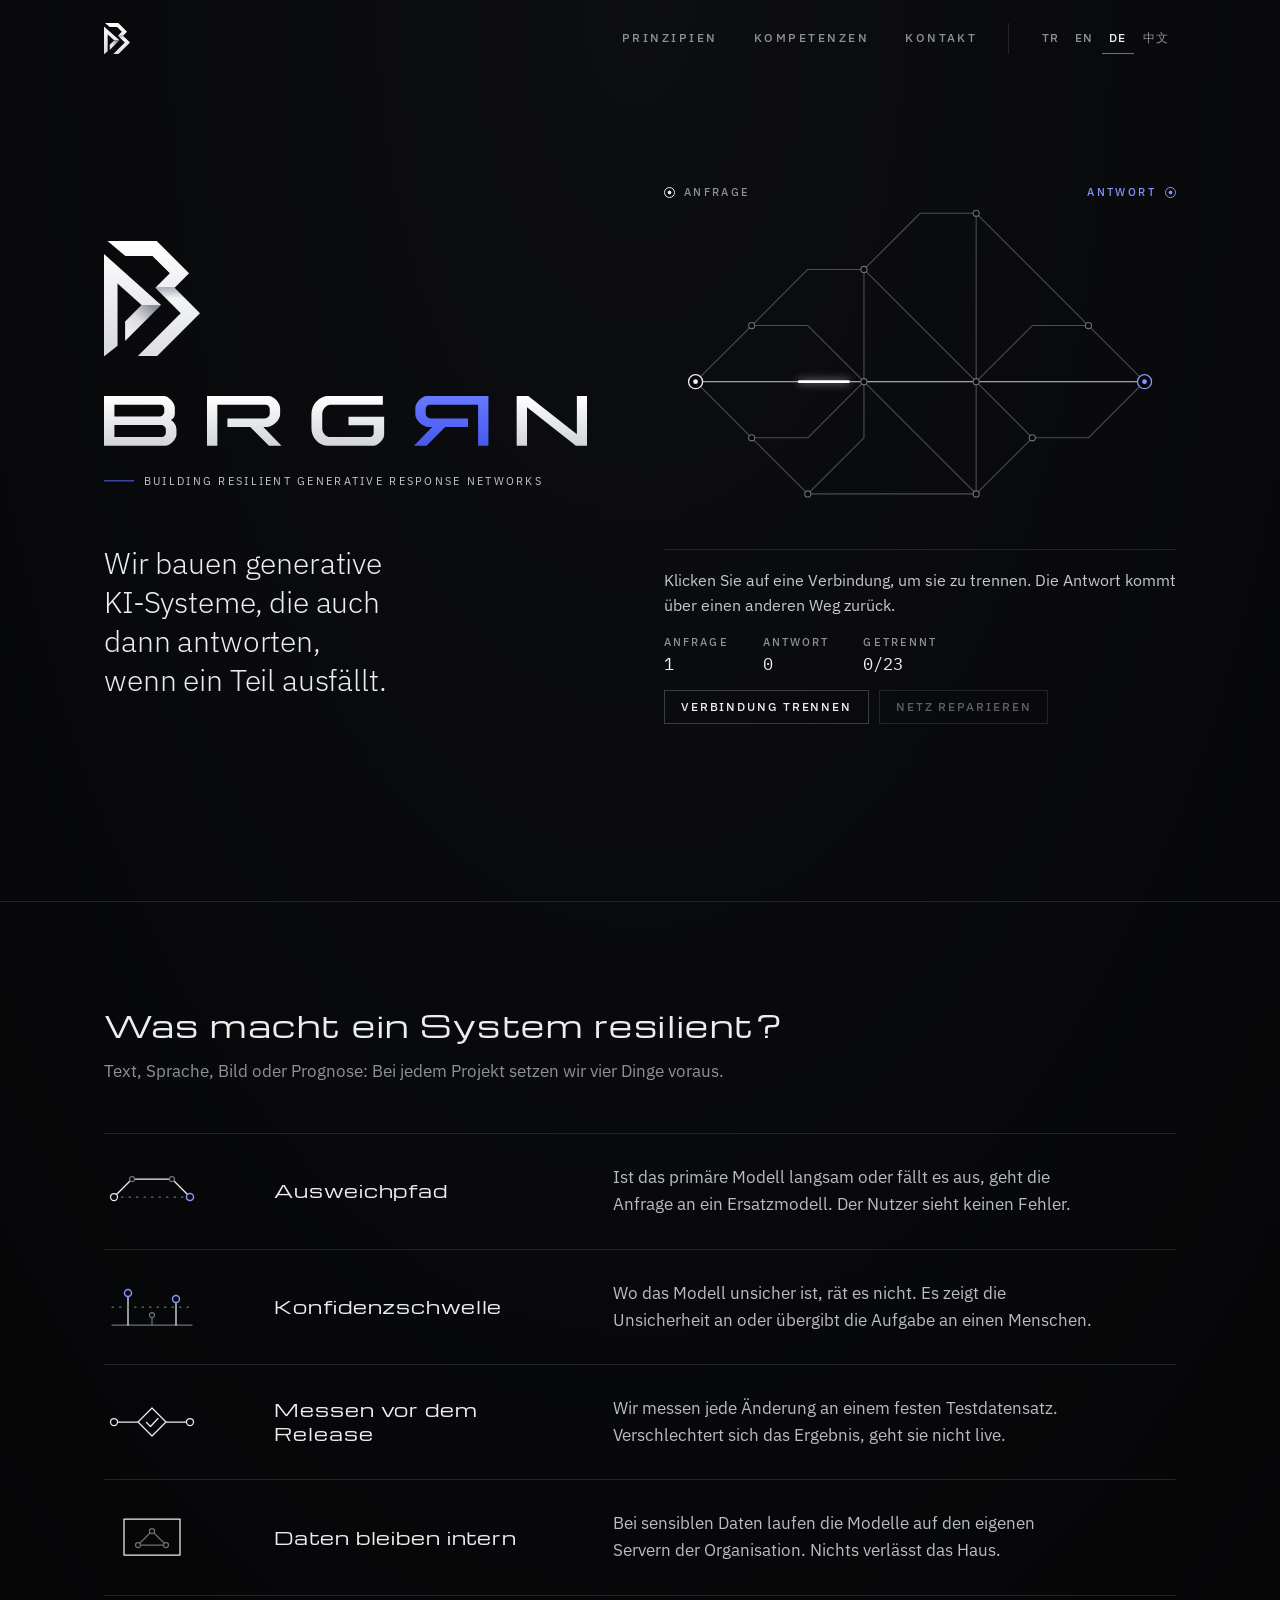
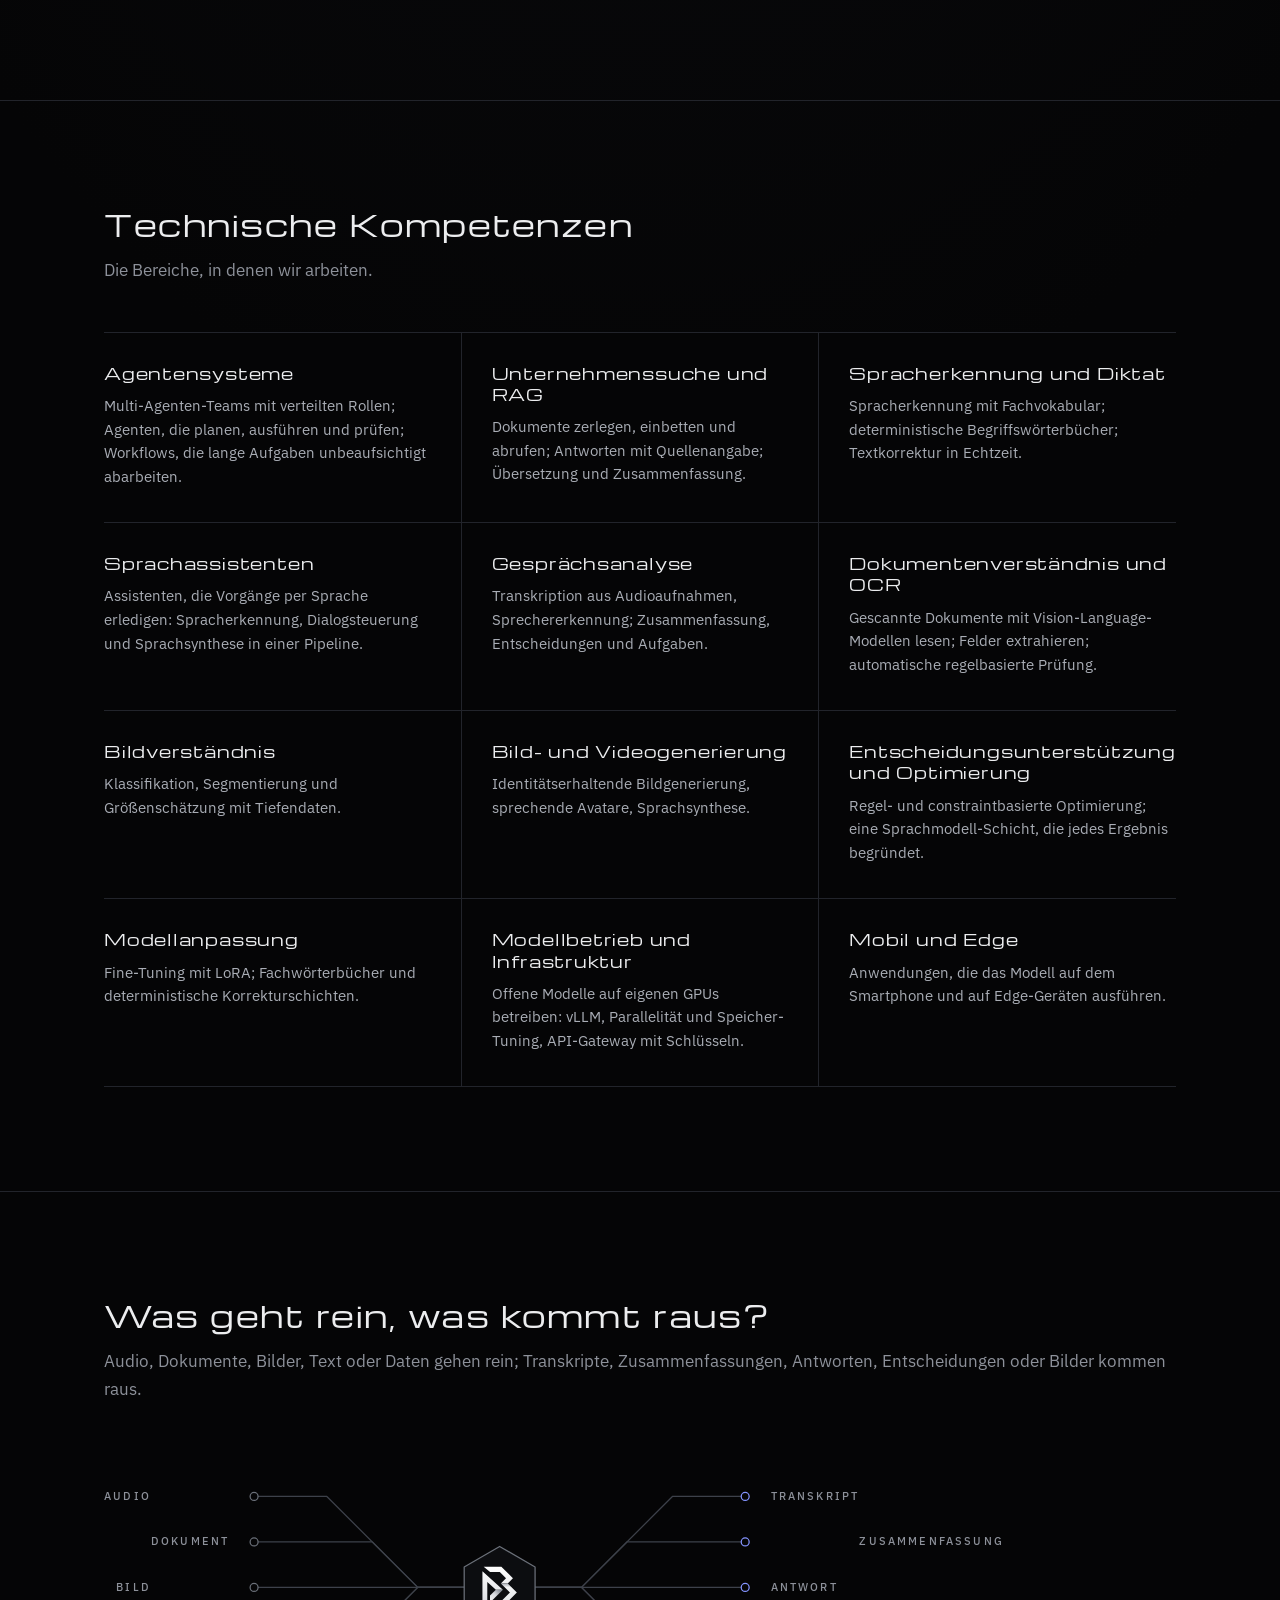
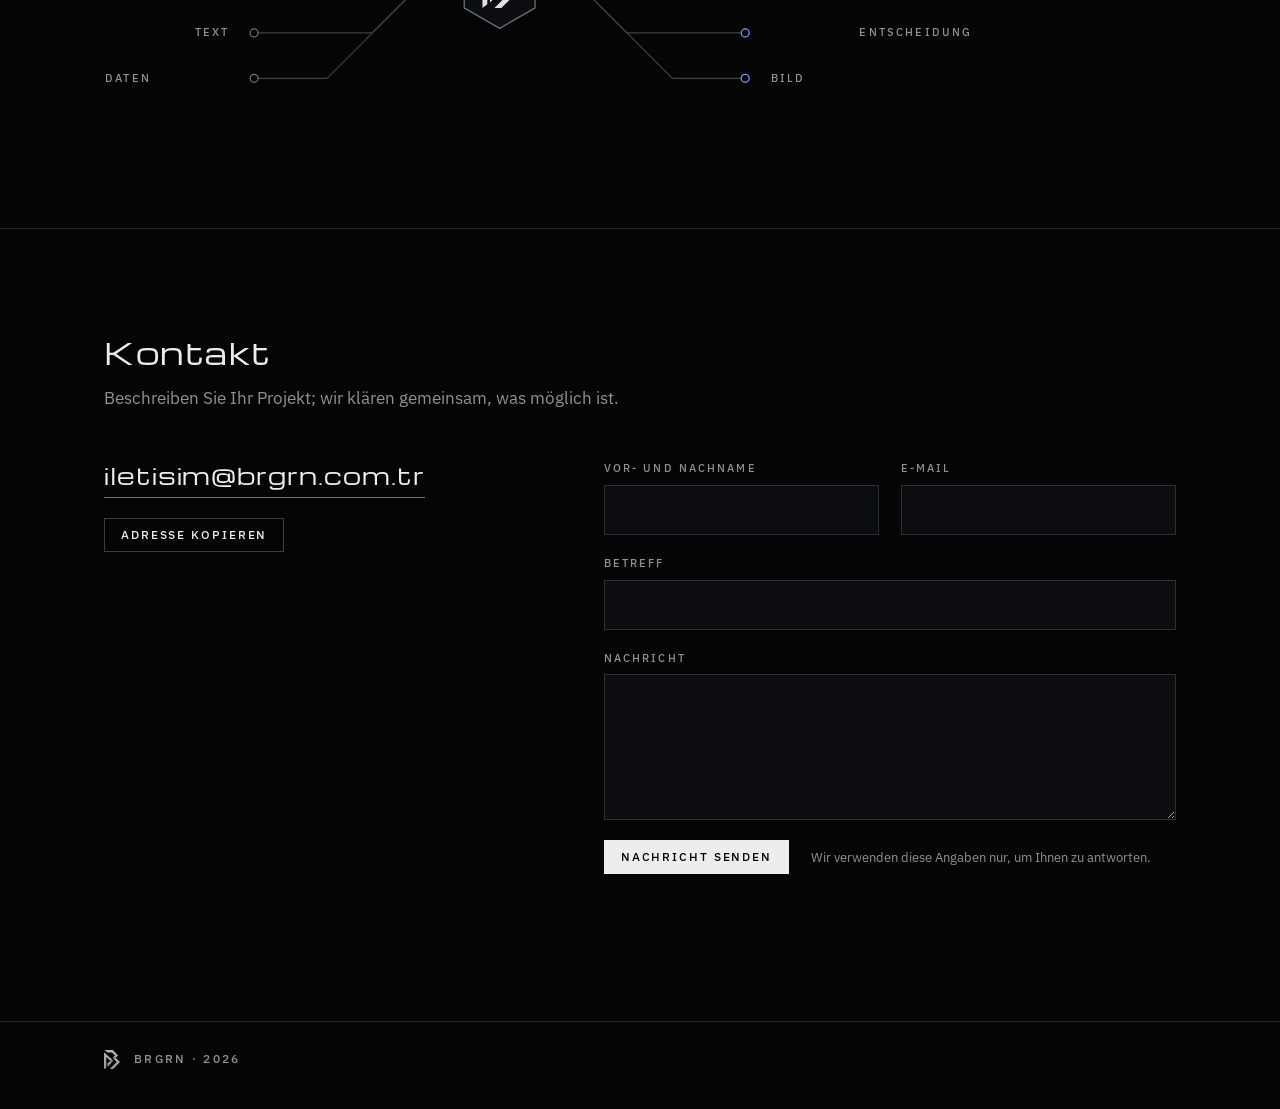
==== de/index.html @ f75fa8b0 "Dört dil, ilkeler, teknik birikim, akış ve iletişim formu - Sayfalar tools/ altındaki şablon ve meti" ====
<!doctype html>
<!-- Üretilen dosya, elle düzenlenmez. Kaynak: tools/page.html + tools/metinler.json (python3 tools/build.py) -->
<html lang="de" class="no-js">
<head>
<meta charset="utf-8">
<meta name="viewport" content="width=device-width, initial-scale=1">
<title>BRGRN — Building Resilient Generative Response Networks</title>
<meta name="description" content="BRGRN baut generative KI-Systeme, die auch dann antworten, wenn ein Teil ausfällt.">
<meta name="theme-color" content="#050506">
<meta name="color-scheme" content="dark">
<link rel="canonical" href="https://brgrn.com.tr/de/">
<link rel="alternate" hreflang="tr" href="https://brgrn.com.tr/">
<link rel="alternate" hreflang="en" href="https://brgrn.com.tr/en/">
<link rel="alternate" hreflang="de" href="https://brgrn.com.tr/de/">
<link rel="alternate" hreflang="zh-Hans" href="https://brgrn.com.tr/zh/">
<link rel="alternate" hreflang="x-default" href="https://brgrn.com.tr/">
<meta property="og:type" content="website">
<meta property="og:url" content="https://brgrn.com.tr/de/">
<meta property="og:locale" content="de_DE">
<meta property="og:title" content="BRGRN — Building Resilient Generative Response Networks">
<meta property="og:description" content="BRGRN baut generative KI-Systeme, die auch dann antworten, wenn ein Teil ausfällt.">
<link rel="icon" href="../assets/img/favicon.svg" type="image/svg+xml">
<link rel="apple-touch-icon" href="../assets/img/apple-touch-icon.png">
<link rel="preload" href="../assets/fonts/ibm-plex-sans-latin-400.woff2" as="font" type="font/woff2" crossorigin>
<link rel="preload" href="../assets/fonts/michroma-latin-400.woff2" as="font" type="font/woff2" crossorigin>
<link rel="stylesheet" href="../assets/css/site.css?v=7">
<script>document.documentElement.className = 'js';</script>
</head>
<body>
<svg width="0" height="0" style="position:absolute" aria-hidden="true" focusable="false">
  <defs>
    <linearGradient id="brgrn-m1" gradientUnits="userSpaceOnUse" x1="0" y1="0" x2="0" y2="227.6"><stop offset="0" stop-color="#fff"/><stop offset="1" stop-color="#d7d9de"/></linearGradient>
    <linearGradient id="brgrn-m2" gradientUnits="userSpaceOnUse" x1="93.25" y1="126.2" x2="41.7" y2="177.75"><stop offset="0" stop-color="#8b9099"/><stop offset=".5" stop-color="#d9dbe0"/><stop offset="1" stop-color="#eeeff1"/></linearGradient>
    <linearGradient id="brgrn-m3" gradientUnits="userSpaceOnUse" x1="0" y1="92.25" x2="0" y2="227.6"><stop offset="0" stop-color="#aeb2ba"/><stop offset=".16" stop-color="#f4f5f6"/><stop offset="1" stop-color="#dcdee2"/></linearGradient>
    <linearGradient id="brgrn-w1" gradientUnits="userSpaceOnUse" x1="0" y1="0" x2="0" y2="73.2"><stop offset="0" stop-color="#fff"/><stop offset="1" stop-color="#d2d4d9"/></linearGradient>
    <linearGradient id="brgrn-w2" gradientUnits="userSpaceOnUse" x1="0" y1="0" x2="0" y2="73.2"><stop offset="0" stop-color="#6679ff"/><stop offset="1" stop-color="#4659ee"/></linearGradient>
    <path id="brgrn-b" fill-rule="evenodd" d="M0 0H88C94.76 0 104.1 9.86 104.1 17V26.5C104.1 30.5 101.5 33.8 98.4 35.3C102.2 37.6 106.5 42.5 106.5 49.5V56.5C106.5 63.51 96.93 73.2 90 73.2H0ZM15.3 12.9H83.6C86.1 12.9 88.6 15.4 88.6 17.9V23.2C88.6 26.7 85.1 30.2 81.6 30.2H15.3ZM15.3 42.6H84.4C87.65 42.6 90.9 45.85 90.9 49.1V54.4C90.9 57.4 87.9 60.4 84.9 60.4H15.3Z"/>
    <path id="brgrn-r" d="M0 0H91C97.93 0 107.5 10.15 107.5 17.5V27C107.5 35.28 97.33 45.4 89 45.4H82.8L109.5 73.2H91L63.6 45.4H30V33.1H85C88.6 33.1 92.2 29.65 92.2 26.2V18.6C92.2 15.75 89.35 12.9 86.5 12.9H15.2V73.2H0Z"/>
    <path id="brgrn-g" d="M105 0V13H28C21.71 13 15.9 19.72 15.9 27V48C15.9 54.45 21.71 60.4 28 60.4H86C88.75 60.4 91.5 57.7 91.5 55V42.9H54.5V30.4H106.9V57C106.9 63.8 97.68 73.2 91 73.2H24C10.8 73.2 0 61.64 0 47.5V27C0 12.15 11.25 0 25 0Z"/>
    <path id="brgrn-n" d="M0 0H17L88.5 56.3V0H103.5V73.2H87.07L15.2 16.5V73.2H0Z"/>
    <g id="brgrn-mark"><polygon fill="url(#brgrn-m1)" points="0,25.5 112.5,126.2 74,126.2 26.7,83.9 26.7,206.5 0,227.6"/><polygon fill="url(#brgrn-m2)" points="74,126.2 112.5,126.2 41.7,197 41.7,158.5"/><polygon fill="url(#brgrn-m1)" points="6.9,0 104,0 167.75,63.75 139.25,92.25 101.25,92.25 129.75,63.75 95.5,29.5 42.1,29.5"/><polygon fill="url(#brgrn-m3)" points="101.25,92.25 139.25,92.25 189.25,142.25 103.9,227.6 65.9,227.6 151.25,142.25"/></g>
    <g id="brgrn-word">
      <g fill="url(#brgrn-w1)"><use href="#brgrn-b"/><use href="#brgrn-r" x="151.4"/><use href="#brgrn-g" x="304.9"/><use href="#brgrn-n" x="606.6"/></g>
      <use href="#brgrn-r" fill="url(#brgrn-w2)" transform="translate(565.1 0) scale(-1 1)"/>
    </g>
  </defs>
</svg>

<a class="skip" href="#icerik">Zum Inhalt springen</a>

<header class="top">
  <a class="top__home" href="../" aria-label="BRGRN Startseite">
    <svg class="top__mark" viewBox="0 0 189.25 227.6" aria-hidden="true"><use href="#brgrn-mark"/></svg>
  </a>
  <nav class="top__nav" aria-label="Abschnitte">
    <a href="#ilkeler">Prinzipien</a>
    <a href="#birikim">Kompetenzen</a>
    <a href="#iletisim">Kontakt</a>
  </nav>
  <nav class="top__lang" aria-label="Sprache">
    <a href="../" lang="tr" hreflang="tr" title="Türkçe">TR</a>
    <a href="../en/" lang="en" hreflang="en" title="English">EN</a>
    <a href="../de/" lang="de" hreflang="de" title="Deutsch" aria-current="true">DE</a>
    <a href="../zh/" lang="zh-Hans" hreflang="zh-Hans" title="中文">中文</a>
  </nav>
</header>

<main id="icerik">

  <section class="hero" aria-labelledby="baslik">
    <div class="hero__id">
      <svg class="hero__mark rise" style="--d:0" viewBox="0 0 189.25 227.6" aria-hidden="true"><use href="#brgrn-mark"/></svg>
      <h1 class="hero__word rise" style="--d:1" id="baslik">
        <svg viewBox="0 0 710.1 73.2" role="img" aria-label="BRGRN"><use href="#brgrn-word"/></svg>
      </h1>
      <p class="tagline rise" style="--d:2" lang="en"><span>Building Resilient Generative Response Networks</span></p>
      <p class="lede rise" style="--d:3">Wir bauen generative KI-Systeme, die auch dann antworten, wenn ein Teil ausfällt.</p>
    </div>

    <figure class="net rise" style="--d:4" data-net>
      <div class="net__stage">
        <svg viewBox="0 0 584 388" role="img" aria-label="Ein Netz aus zwölf Knoten. Die Anfrage läuft von links nach rechts, die Antwort kommt in Blau zurück."></svg>
        <span class="net__tag net__tag--req" aria-hidden="true">Anfrage</span>
        <span class="net__tag net__tag--res" aria-hidden="true">Antwort</span>
      </div>
      <figcaption class="net__panel">
        <p class="net__hint">Klicken Sie auf eine Verbindung, um sie zu trennen. Die Antwort kommt über einen anderen Weg zurück.</p>
        <div class="net__row">
          <dl class="net__read">
            <div data-net-live><dt>Anfrage</dt><dd data-net-sent>0</dd></div>
            <div data-net-live><dt>Antwort</dt><dd data-net-answered>0</dd></div>
            <div><dt>Getrennt</dt><dd data-net-cut>0/23</dd></div>
          </dl>
          <div class="net__actions">
            <button type="button" class="btn" data-net-break>Verbindung trennen</button>
            <button type="button" class="btn" data-net-heal disabled>Netz reparieren</button>
          </div>
        </div>
        <p class="net__status" role="status" data-net-status></p>
      </figcaption>
    </figure>
  </section>

  <section class="band" id="ilkeler" aria-labelledby="ilkeler-baslik">
    <h2 class="band__title" id="ilkeler-baslik">Was macht ein System resilient?</h2>
    <p class="band__lead">Text, Sprache, Bild oder Prognose: Bei jedem Projekt setzen wir vier Dinge voraus.</p>
    <ul class="rules">
      <li class="rule">
        <svg class="rule__fig" viewBox="0 0 96 48" aria-hidden="true">
          <path class="ln off" d="M10 30H86"/>
          <path class="ln on" d="M10 30L28 12H68L86 30"/>
          <circle class="nd" cx="28" cy="12" r="2.5"/><circle class="nd" cx="68" cy="12" r="2.5"/>
          <circle class="nd on" cx="10" cy="30" r="3.5"/><circle class="nd res" cx="86" cy="30" r="3.5"/>
        </svg>
        <h3 class="rule__name">Ausweichpfad</h3>
        <p class="rule__text">Ist das primäre Modell langsam oder fällt es aus, geht die Anfrage an ein Ersatzmodell. Der Nutzer sieht keinen Fehler.</p>
      </li>
      <li class="rule">
        <svg class="rule__fig" viewBox="0 0 96 48" aria-hidden="true">
          <path class="ln" d="M8 42H88M48 42V34.5"/>
          <path class="ln on" d="M24 42V13.5M72 42V19.5"/>
          <path class="ln off" d="M8 24H88"/>
          <circle class="nd" cx="48" cy="32" r="2.5"/>
          <circle class="nd res" cx="24" cy="10" r="3.5"/><circle class="nd res" cx="72" cy="16" r="3.5"/>
        </svg>
        <h3 class="rule__name">Konfidenzschwelle</h3>
        <p class="rule__text">Wo das Modell unsicher ist, rät es nicht. Es zeigt die Unsicherheit an oder übergibt die Aufgabe an einen Menschen.</p>
      </li>
      <li class="rule">
        <svg class="rule__fig" viewBox="0 0 96 48" aria-hidden="true">
          <path class="ln on" d="M10 24H34L48 10L62 24L48 38L34 24M62 24H82"/>
          <path class="ln on" d="M42.5 24.5L46.5 28.5L54 20.5"/>
          <circle class="nd on" cx="10" cy="24" r="3.5"/><circle class="nd on" cx="86" cy="24" r="3.5"/>
        </svg>
        <h3 class="rule__name">Messen vor dem Release</h3>
        <p class="rule__text">Wir messen jede Änderung an einem festen Testdatensatz. Verschlechtert sich das Ergebnis, geht sie nicht live.</p>
      </li>
      <li class="rule">
        <svg class="rule__fig" viewBox="0 0 96 48" aria-hidden="true">
          <path class="ln on" d="M20 6H76V42H20Z"/>
          <path class="ln" d="M34 32L48 18L62 32Z"/>
          <circle class="nd" cx="34" cy="32" r="2.5"/><circle class="nd" cx="48" cy="18" r="2.5"/><circle class="nd" cx="62" cy="32" r="2.5"/>
        </svg>
        <h3 class="rule__name">Daten bleiben intern</h3>
        <p class="rule__text">Bei sensiblen Daten laufen die Modelle auf den eigenen Servern der Organisation. Nichts verlässt das Haus.</p>
      </li>
    </ul>
  </section>

  <section class="band" id="birikim" aria-labelledby="birikim-baslik">
    <h2 class="band__title" id="birikim-baslik">Technische Kompetenzen</h2>
    <p class="band__lead">Die Bereiche, in denen wir arbeiten.</p>
    <div class="band__box">
      <ul class="fields">
        <li class="field">
          <h3 class="field__name">Agentensysteme</h3>
          <p class="field__text">Multi-Agenten-Teams mit verteilten Rollen; Agenten, die planen, ausführen und prüfen; Workflows, die lange Aufgaben unbeaufsichtigt abarbeiten.</p>
        </li>
        <li class="field">
          <h3 class="field__name">Unternehmenssuche und RAG</h3>
          <p class="field__text">Dokumente zerlegen, einbetten und abrufen; Antworten mit Quellenangabe; Übersetzung und Zusammenfassung.</p>
        </li>
        <li class="field">
          <h3 class="field__name">Spracherkennung und Diktat</h3>
          <p class="field__text">Spracherkennung mit Fachvokabular; deterministische Begriffswörterbücher; Textkorrektur in Echtzeit.</p>
        </li>
        <li class="field">
          <h3 class="field__name">Sprachassistenten</h3>
          <p class="field__text">Assistenten, die Vorgänge per Sprache erledigen: Spracherkennung, Dialogsteuerung und Sprachsynthese in einer Pipeline.</p>
        </li>
        <li class="field">
          <h3 class="field__name">Gesprächsanalyse</h3>
          <p class="field__text">Transkription aus Audioaufnahmen, Sprechererkennung; Zusammenfassung, Entscheidungen und Aufgaben.</p>
        </li>
        <li class="field">
          <h3 class="field__name">Dokumentenverständnis und OCR</h3>
          <p class="field__text">Gescannte Dokumente mit Vision-Language-Modellen lesen; Felder extrahieren; automatische regelbasierte Prüfung.</p>
        </li>
        <li class="field">
          <h3 class="field__name">Bildverständnis</h3>
          <p class="field__text">Klassifikation, Segmentierung und Größenschätzung mit Tiefendaten.</p>
        </li>
        <li class="field">
          <h3 class="field__name">Bild- und Videogenerierung</h3>
          <p class="field__text">Identitätserhaltende Bildgenerierung, sprechende Avatare, Sprachsynthese.</p>
        </li>
        <li class="field">
          <h3 class="field__name">Entscheidungsunterstützung und Optimierung</h3>
          <p class="field__text">Regel- und constraintbasierte Optimierung; eine Sprachmodell-Schicht, die jedes Ergebnis begründet.</p>
        </li>
        <li class="field">
          <h3 class="field__name">Modellanpassung</h3>
          <p class="field__text">Fine-Tuning mit LoRA; Fachwörterbücher und deterministische Korrekturschichten.</p>
        </li>
        <li class="field">
          <h3 class="field__name">Modellbetrieb und Infrastruktur</h3>
          <p class="field__text">Offene Modelle auf eigenen GPUs betreiben: vLLM, Parallelität und Speicher-Tuning, API-Gateway mit Schlüsseln.</p>
        </li>
        <li class="field">
          <h3 class="field__name">Mobil und Edge</h3>
          <p class="field__text">Anwendungen, die das Modell auf dem Smartphone und auf Edge-Geräten ausführen.</p>
        </li>
      </ul>
    </div>
  </section>

  <section class="band" id="akis" aria-labelledby="akis-baslik">
    <h2 class="band__title" id="akis-baslik">Was geht rein, was kommt raus?</h2>
    <p class="band__lead">Audio, Dokumente, Bilder, Text oder Daten gehen rein; Transkripte, Zusammenfassungen, Antworten, Entscheidungen oder Bilder kommen raus.</p>
    <div class="band__box">
      <figure class="flow" data-flow>
        <svg viewBox="0 0 448 240" role="img" aria-label="Fünf Eingabearten fließen in das BRGRN-Zeichen in der Mitte und verlassen es als eine von fünf Ausgabearten."></svg>
      </figure>
    </div>
  </section>

  <section class="band" id="iletisim" aria-labelledby="iletisim-baslik">
    <h2 class="band__title" id="iletisim-baslik">Kontakt</h2>
    <p class="band__lead">Beschreiben Sie Ihr Projekt; wir klären gemeinsam, was möglich ist.</p>
    <div class="band__box contact">
      <div class="contact__direct">
        <a class="contact__mail" href="mailto:iletisim@brgrn.com.tr">iletisim@brgrn.com.tr</a>
        <button type="button" class="btn" aria-live="polite" data-copy="iletisim@brgrn.com.tr" data-copied="Kopiert" data-failed="Kopieren fehlgeschlagen">Adresse kopieren</button>
      </div>
      <form class="form" action="mailto:iletisim@brgrn.com.tr" method="post" enctype="text/plain" data-form data-to="iletisim@brgrn.com.tr" data-endpoint="https://api.web3forms.com/submit" data-key="">
        <div class="form__pair">
          <label class="form__field"><span>Vor- und Nachname</span><input type="text" name="name" autocomplete="name" required maxlength="120"></label>
          <label class="form__field"><span>E-Mail</span><input type="email" name="email" autocomplete="email" required maxlength="160"></label>
        </div>
        <label class="form__field"><span>Betreff</span><input type="text" name="subject" required maxlength="160"></label>
        <label class="form__field"><span>Nachricht</span><textarea name="message" rows="5" required maxlength="5000"></textarea></label>
        <input type="checkbox" name="botcheck" class="form__trap" tabindex="-1" autocomplete="off" aria-hidden="true">
        <div class="form__foot">
          <button type="submit" class="btn btn--main">Nachricht senden</button>
          <p class="form__note">Wir verwenden diese Angaben nur, um Ihnen zu antworten.</p>
        </div>
        <p class="form__status" role="status" data-form-status></p>
      </form>
    </div>
  </section>

</main>

<footer class="foot">
  <div class="foot__in">
    <svg class="foot__mark" viewBox="0 0 189.25 227.6" aria-hidden="true"><use href="#brgrn-mark"/></svg>
    <p>BRGRN · 2026</p>
  </div>
</footer>

<script type="application/json" id="i18n">{"net": {"down": "Kein Weg mehr frei. Warten auf Reparatur.", "rerouted": "Verbindung getrennt. Die Antwort nimmt einen anderen Weg.", "unaffected": "Verbindung getrennt. Der genutzte Weg ist nicht betroffen.", "healed_hand": "Verbindung repariert.", "healed_self": "Die Verbindung hat sich selbst repariert.", "healed_all": "Netz repariert."}, "flow": {"in": ["Audio", "Dokument", "Bild", "Text", "Daten"], "out": ["Transkript", "Zusammenfassung", "Antwort", "Entscheidung", "Bild"]}, "form": {"sending": "Wird gesendet…", "sent": "Ihre Nachricht ist angekommen. Wir antworten an die angegebene E-Mail-Adresse.", "failed": "Die Nachricht konnte nicht gesendet werden. Versuchen Sie es erneut oder schreiben Sie direkt an iletisim@brgrn.com.tr.", "mailto": "Ihr E-Mail-Programm wurde geöffnet. Schließen Sie den Versand dort ab."}}</script>
<script src="../assets/js/network.js?v=7" defer></script>
<script src="../assets/js/flow.js?v=7" defer></script>
<script src="../assets/js/contact.js?v=7" defer></script>
</body>
</html>
---- assets/css/site.css ----
/* BRGRN — site stilleri
   Renkler ve yazı tipleri logodan türetildi: siyah zemin, krom beyazı, "yanıt" mavisi. */

/* ---------- Yazı tipleri (dosyalar depoda, dış istek yok) ---------- */
@font-face { font-family: "Michroma"; font-weight: 400; font-display: swap;
  src: url("../fonts/michroma-latin-400.woff2") format("woff2");
  unicode-range: U+0000-00FF, U+0131, U+0152-0153, U+02BB-02BC, U+02C6, U+02DA, U+02DC, U+2000-206F, U+20AC, U+2122, U+2212; }
@font-face { font-family: "Michroma"; font-weight: 400; font-display: swap;
  src: url("../fonts/michroma-latin-ext-400.woff2") format("woff2");
  unicode-range: U+0100-0130, U+0132-0151, U+0154-02BA, U+02BD-02C5, U+02C7-02CC, U+02CE-02D7, U+02DD-02FF, U+1E00-1EFF, U+20A0-20AB, U+20AD-20C0; }

@font-face { font-family: "IBM Plex Sans"; font-weight: 300; font-display: swap;
  src: url("../fonts/ibm-plex-sans-latin-300.woff2") format("woff2");
  unicode-range: U+0000-00FF, U+0131, U+0152-0153, U+02BB-02BC, U+02C6, U+02DA, U+02DC, U+2000-206F, U+20AC, U+2122, U+2212; }
@font-face { font-family: "IBM Plex Sans"; font-weight: 300; font-display: swap;
  src: url("../fonts/ibm-plex-sans-latin-ext-300.woff2") format("woff2");
  unicode-range: U+0100-0130, U+0132-0151, U+0154-02BA, U+02BD-02C5, U+02C7-02CC, U+02CE-02D7, U+02DD-02FF, U+1E00-1EFF, U+20A0-20AB, U+20AD-20C0; }
@font-face { font-family: "IBM Plex Sans"; font-weight: 400; font-display: swap;
  src: url("../fonts/ibm-plex-sans-latin-400.woff2") format("woff2");
  unicode-range: U+0000-00FF, U+0131, U+0152-0153, U+02BB-02BC, U+02C6, U+02DA, U+02DC, U+2000-206F, U+20AC, U+2122, U+2212; }
@font-face { font-family: "IBM Plex Sans"; font-weight: 400; font-display: swap;
  src: url("../fonts/ibm-plex-sans-latin-ext-400.woff2") format("woff2");
  unicode-range: U+0100-0130, U+0132-0151, U+0154-02BA, U+02BD-02C5, U+02C7-02CC, U+02CE-02D7, U+02DD-02FF, U+1E00-1EFF, U+20A0-20AB, U+20AD-20C0; }
@font-face { font-family: "IBM Plex Sans"; font-weight: 500; font-display: swap;
  src: url("../fonts/ibm-plex-sans-latin-500.woff2") format("woff2");
  unicode-range: U+0000-00FF, U+0131, U+0152-0153, U+02BB-02BC, U+02C6, U+02DA, U+02DC, U+2000-206F, U+20AC, U+2122, U+2212; }
@font-face { font-family: "IBM Plex Sans"; font-weight: 500; font-display: swap;
  src: url("../fonts/ibm-plex-sans-latin-ext-500.woff2") format("woff2");
  unicode-range: U+0100-0130, U+0132-0151, U+0154-02BA, U+02BD-02C5, U+02C7-02CC, U+02CE-02D7, U+02DD-02FF, U+1E00-1EFF, U+20A0-20AB, U+20AD-20C0; }

@font-face { font-family: "IBM Plex Mono"; font-weight: 400; font-display: swap;
  src: url("../fonts/ibm-plex-mono-latin-400.woff2") format("woff2");
  unicode-range: U+0000-00FF, U+0131, U+0152-0153, U+02BB-02BC, U+02C6, U+02DA, U+02DC, U+2000-206F, U+20AC, U+2122, U+2212; }
@font-face { font-family: "IBM Plex Mono"; font-weight: 400; font-display: swap;
  src: url("../fonts/ibm-plex-mono-latin-ext-400.woff2") format("woff2");
  unicode-range: U+0100-0130, U+0132-0151, U+0154-02BA, U+02BD-02C5, U+02C7-02CC, U+02CE-02D7, U+02DD-02FF, U+1E00-1EFF, U+20A0-20AB, U+20AD-20C0; }

/* ---------- Temel değerler ---------- */
:root {
  --void: #050506;          /* zemin */
  --carbon: #0c0d10;        /* yükseltilmiş yüzey */
  --seam: #22242b;          /* ince çizgi */
  --steel: #8d919a;         /* ikincil metin */
  --chrome: #ecedef;        /* ana metin, amblem */
  --response: #5266f5;      /* logodaki mavi */
  --response-hi: #8494ff;   /* koyu zeminde küçük mavi metin */

  --display: "Michroma", "Eurostile", "Arial Black", sans-serif;
  --body: "IBM Plex Sans", system-ui, -apple-system, "Segoe UI", sans-serif;
  --mono: "IBM Plex Mono", ui-monospace, "SF Mono", Menlo, monospace;

  --gutter: clamp(20px, 5vw, 64px);
  --wide: 1200px;
}

*, *::before, *::after { box-sizing: border-box; }
html { -webkit-text-size-adjust: 100%; text-size-adjust: 100%; scroll-behavior: smooth; }
body {
  margin: 0;
  background: var(--void) radial-gradient(120% 70% at 50% 0%, #0d0e12 0%, var(--void) 70%) no-repeat;
  color: var(--chrome);
  font: 400 1.0625rem/1.6 var(--body);
  -webkit-font-smoothing: antialiased;
}
h1, h2, h3, p, ul, dl, dd, figure { margin: 0; }
a { color: inherit; }
svg { display: block; }
:focus-visible { outline: 2px solid var(--response-hi); outline-offset: 4px; border-radius: 2px; }

.skip { position: absolute; left: var(--gutter); top: -100px; z-index: 10; padding: 10px 14px; background: var(--chrome); color: var(--void); text-decoration: none; }
.skip:focus { top: 12px; }

/* ---------- Üst şerit ---------- */
.top {
  display: flex; flex-wrap: wrap; align-items: center; gap: 12px clamp(14px, 3vw, 30px);
  max-width: var(--wide); margin-inline: auto; padding: 22px var(--gutter);
}
.top__mark { width: 26px; height: auto; }
.top__nav { display: flex; gap: clamp(14px, 3vw, 36px); margin-left: auto; }
.top__nav a {
  font-size: .78rem; font-weight: 500; letter-spacing: .2em; text-transform: uppercase;
  text-decoration: none; color: var(--steel); padding: 6px 0;
  border-bottom: 1px solid transparent; transition: color .2s, border-color .2s;
}
.top__nav a:hover { color: var(--chrome); border-color: var(--response); }
.top__lang { display: flex; gap: 2px; padding-left: clamp(12px, 2.4vw, 26px); border-left: 1px solid var(--seam); }
.top__lang a {
  padding: 6px 7px; font-size: .74rem; font-weight: 500; letter-spacing: .1em; text-decoration: none;
  color: var(--steel); border-bottom: 1px solid transparent; transition: color .2s, border-color .2s;
}
.top__lang a:hover { color: var(--chrome); }
.top__lang a[aria-current] { color: var(--chrome); border-color: var(--response); }
@media (max-width: 760px) {
  .top__lang { order: 2; margin-left: auto; padding-left: 0; border-left: 0; }
  .top__nav { order: 3; width: 100%; margin-left: 0; }
}

/* ---------- Giriş ---------- */
.hero {
  display: grid; grid-template-columns: minmax(0, 1fr) minmax(0, 1.06fr);
  gap: clamp(32px, 6vw, 88px); align-items: center;
  max-width: var(--wide); margin-inline: auto;
  padding: clamp(28px, 6vh, 72px) var(--gutter) clamp(56px, 10vh, 112px);
  min-height: calc(100svh - 76px);
}
.no-js .hero { grid-template-columns: minmax(0, 1fr); }
.hero__id { container-type: inline-size; }
.hero__mark { width: clamp(60px, 8vw, 96px); height: auto; }
.hero__word { margin-top: clamp(26px, 4vw, 40px); }
.hero__word svg { width: min(100%, 500px); height: auto; }

.tagline {
  display: flex; align-items: baseline; gap: .9em;
  margin-top: clamp(16px, 2.2vw, 24px);
  /* geniş ekranda logodaki gibi tek satır: boyut, logo genişliğine göre ölçeklenir */
  font-size: clamp(.64rem, 2.36cqi, .8rem); font-weight: 400;
  letter-spacing: .2em; text-transform: uppercase; line-height: 1.9; color: #c5c8ce;
  text-wrap: balance;
}
.tagline::before { content: ""; flex: none; width: 2.6em; height: 1px; background: var(--response); transform: translateY(-.32em); }

.lede {
  margin-top: clamp(28px, 4.5vw, 52px); max-width: 24ch;
  font-size: clamp(1.3rem, 1rem + 1.3vw, 1.85rem); font-weight: 300; line-height: 1.32; letter-spacing: -.005em;
  text-wrap: balance;
}

/* ---------- Canlı ağ ---------- */
.no-js .net { display: none; }
.net__stage { position: relative; }
.net__stage svg { width: 100%; height: auto; overflow: visible; }

.net__line { fill: none; stroke: #4a4e58; stroke-width: 1.25; stroke-linecap: round; stroke-linejoin: round; transition: stroke .2s, opacity .4s; }
.net__hit { fill: none; stroke: transparent; stroke-width: 22; stroke-linecap: round; pointer-events: stroke; cursor: pointer; }
.net__edge:hover .net__line { stroke: var(--chrome); }
.net__edge.is-cut .net__line { stroke-dasharray: 1.5 7; opacity: .55; }
.net__edge.is-cut:hover .net__line { opacity: 1; }

.net__route { fill: none; stroke: var(--chrome); stroke-width: 1.5; stroke-linecap: round; stroke-linejoin: round; opacity: .5; pointer-events: none; transition: stroke .35s, opacity .35s; }
.net.is-answering .net__route { stroke: var(--response); opacity: .8; }
.net.is-down .net__route { opacity: 0; }

.net__pulse { fill: none; stroke-width: 3.25; stroke-linecap: round; stroke-linejoin: round; pointer-events: none; opacity: 0; }
.net__pulse--req { stroke: #fff; filter: drop-shadow(0 0 5px rgba(255, 255, 255, .7)); }
.net__pulse--res { stroke: var(--response-hi); filter: drop-shadow(0 0 6px var(--response)); }
.net__pulse.is-on { opacity: 1; }

.net__node { fill: var(--void); stroke: #6b7079; stroke-width: 1.25; pointer-events: none; }
.net__end { fill: var(--void); stroke: var(--chrome); stroke-width: 1.5; pointer-events: none; }
.net__end--res { stroke: var(--response-hi); }
.net__core { fill: var(--chrome); pointer-events: none; }
.net__core--res { fill: var(--response-hi); }
.net__ring { fill: none; stroke-width: 1.25; pointer-events: none; opacity: 0; transform-box: fill-box; transform-origin: center; }

/* İstek / yanıt açıklaması: sahnenin boş üst köşelerinde durur, sözcük hangi dilde ne kadar uzun olursa olsun taşmaz */
.net__tag {
  position: absolute; top: 0; display: inline-flex; align-items: center; gap: 9px;
  font: 500 .68rem/1 var(--body); letter-spacing: .22em; text-transform: uppercase;
  color: var(--steel); pointer-events: none;
}
.net__tag::before {
  content: ""; flex: none; width: 11px; height: 11px; border-radius: 50%; border: 1.5px solid var(--chrome);
  background: radial-gradient(circle, var(--chrome) 0 1.6px, transparent 2.2px);
}
.net__tag--req { left: 0; }
.net__tag--res { right: 0; flex-direction: row-reverse; color: var(--response-hi); }
.net__tag--res::before { border-color: var(--response-hi); background: radial-gradient(circle, var(--response-hi) 0 1.6px, transparent 2.2px); }

.net__panel { margin-top: clamp(14px, 2vw, 22px); padding-top: 18px; border-top: 1px solid var(--seam); }
.net__hint { color: #c5c8ce; font-size: .98rem; }
.net__row { display: flex; flex-wrap: wrap; align-items: flex-end; justify-content: space-between; gap: 16px 28px; margin-top: 16px; }
.net__read { display: flex; gap: clamp(18px, 3vw, 34px); }
.net__read dt { font-size: .66rem; font-weight: 500; letter-spacing: .2em; text-transform: uppercase; color: var(--steel); }
.net__read dd { margin-top: 3px; font: 400 1.05rem/1.2 var(--mono); font-variant-numeric: tabular-nums; }
.net.is-still [data-net-live] { display: none; }
.net__actions { display: flex; flex-wrap: wrap; gap: 10px; }
.net__status { min-height: 1.5em; margin-top: 12px; font: 400 .8rem/1.5 var(--mono); color: var(--steel); }

.btn {
  appearance: none; background: transparent; color: var(--chrome); cursor: pointer;
  border: 1px solid #3a3d46; border-radius: 0; padding: 10px 16px;
  font: 500 .74rem/1 var(--body); letter-spacing: .16em; text-transform: uppercase;
  transition: border-color .2s, background-color .2s, color .2s;
}
.btn:hover:not(:disabled) { border-color: var(--chrome); background: rgba(255, 255, 255, .04); }
.btn:disabled { color: #5c606a; border-color: var(--seam); cursor: default; }

/* ---------- Bölümler ---------- */
.band { border-top: 1px solid var(--seam); }
.band > * { max-width: var(--wide); margin-inline: auto; padding-inline: var(--gutter); }
.band__title {
  padding-top: clamp(56px, 9vw, 104px);
  font: 400 clamp(1.15rem, .9rem + 1.3vw, 1.9rem)/1.25 var(--display); letter-spacing: .05em;
}

.band__lead { margin-top: 14px; color: var(--steel); }

.rules { margin: clamp(28px, 4vw, 48px) auto 0; padding-block: 0 clamp(56px, 9vw, 104px); list-style: none; }
.rule {
  display: grid; grid-template-columns: clamp(72px, 11vw, 132px) minmax(0, .8fr) minmax(0, 1.5fr);
  gap: 8px clamp(18px, 3vw, 44px); align-items: center;
  padding-block: clamp(20px, 2.6vw, 30px); border-top: 1px solid var(--seam);
}
.rule:last-child { border-bottom: 1px solid var(--seam); }
/* küçük şemalar girişteki ağla aynı çizgi diliyle: mavi her yerde "yanıt" */
.rule__fig { width: clamp(64px, 8vw, 96px); height: auto; overflow: visible; }
.rule__fig .ln { fill: none; stroke: #6b7079; stroke-width: 1.25; stroke-linecap: round; stroke-linejoin: round; vector-effect: non-scaling-stroke; }
.rule__fig .ln.on { stroke: var(--chrome); }
.rule__fig .ln.off { stroke-dasharray: 1.5 6; }
.rule__fig .nd { fill: var(--void); stroke: #6b7079; stroke-width: 1.25; vector-effect: non-scaling-stroke; }
.rule__fig .nd.on { stroke: var(--chrome); }
.rule__fig .nd.res { stroke: var(--response-hi); stroke-width: 1.5; }
.rule__name { margin: 0; font: 400 clamp(.9rem, .78rem + .5vw, 1.1rem)/1.35 var(--display); letter-spacing: .05em; }
.rule__text { color: #b9bcc3; text-wrap: balance; }

/* Teknik birikim: ince çizgili hücre ızgarası (çizgiler, boşlukta görünen zemin rengi) */
.band__box { margin-top: clamp(28px, 4vw, 48px); padding-bottom: clamp(56px, 9vw, 104px); }
.fields {
  --cols: 3; --pad: clamp(18px, 2.4vw, 30px);
  display: grid; grid-template-columns: repeat(var(--cols), minmax(0, 1fr)); gap: 1px;
  padding: 0; list-style: none; background: var(--seam); border-block: 1px solid var(--seam);
}
.field { background: var(--void); padding: var(--pad) var(--pad) calc(var(--pad) + 4px); }
.field__name { font: 400 clamp(.84rem, .76rem + .3vw, .98rem)/1.35 var(--display); letter-spacing: .05em; }
.field__text { margin-top: 10px; font-size: .95rem; line-height: 1.55; color: #a9adb5; }
@media (min-width: 901px) { .field:nth-child(3n + 1) { padding-left: 0; } .field:nth-child(3n) { padding-right: 0; } }
@media (max-width: 900px) and (min-width: 561px) { .fields { --cols: 2; } .field:nth-child(odd) { padding-left: 0; } .field:nth-child(even) { padding-right: 0; } }
@media (max-width: 560px) { .fields { --cols: 1; } .field { padding-inline: 0; } }

/* Akış: girdiler ambleme akar, yanıt olarak çıkar */
.no-js .flow { display: none; }
.flow { display: grid; grid-template-columns: auto minmax(0, 1fr) auto; column-gap: clamp(8px, 1.4vw, 16px); max-width: 900px; }
.flow svg { width: 100%; height: auto; overflow: visible; }
.flow__line { fill: none; stroke: #3d414a; stroke-width: 1.25; stroke-linecap: round; stroke-linejoin: round; vector-effect: non-scaling-stroke; }
.flow__pulse { fill: none; stroke-width: 2.2; stroke-linecap: round; stroke-linejoin: round; }
.flow__pulse--in { stroke: #fff; filter: drop-shadow(0 0 4px rgba(255, 255, 255, .6)); }
.flow__pulse--out { stroke: var(--response-hi); filter: drop-shadow(0 0 5px var(--response)); }
.flow__node { fill: var(--void); stroke: #6b7079; stroke-width: 1.25; vector-effect: non-scaling-stroke; }
.flow__node--out { stroke: var(--response-hi); }
.flow__ring { fill: none; stroke: var(--response-hi); stroke-width: 1.25; opacity: 0; transform-box: fill-box; transform-origin: center; }
.flow__hex { fill: var(--carbon); stroke: #6b7079; stroke-width: 1.25; stroke-linejoin: round; vector-effect: non-scaling-stroke; }
.flow__glow { fill: none; stroke: var(--response-hi); stroke-width: 2; stroke-linejoin: round; opacity: 0; vector-effect: non-scaling-stroke; }
/* Altı eşit satır: her etiket iki satıra yayılıp ortalanınca çizimdeki hatla aynı hizaya gelir */
.flow__col { display: grid; grid-template-rows: repeat(6, 1fr); }
.flow__col--in { justify-items: end; }
.flow__tag {
  align-self: center; white-space: nowrap;
  font: 500 .68rem/1 var(--body); letter-spacing: .2em; text-transform: uppercase;
  color: var(--steel); transition: color .25s;
}
.flow__tag:nth-child(1) { grid-row: 1 / span 2; }
.flow__tag:nth-child(2) { grid-row: 2 / span 2; }
.flow__tag:nth-child(3) { grid-row: 3 / span 2; }
.flow__tag:nth-child(4) { grid-row: 4 / span 2; }
.flow__tag:nth-child(5) { grid-row: 5 / span 2; }
.flow__col--in .is-on { color: var(--chrome); }
.flow__col--out .is-on { color: var(--response-hi); }
@media (max-width: 620px) { .flow__tag { font-size: .68rem; letter-spacing: .02em; text-transform: none; } }

/* İletişim: adres sayfanın son sözü */
.contact { display: grid; grid-template-columns: minmax(0, .85fr) minmax(0, 1.15fr); gap: clamp(36px, 6vw, 88px); align-items: start; }
.contact__direct { display: flex; flex-wrap: wrap; align-items: center; gap: 20px clamp(18px, 2.4vw, 28px); }
.contact__mail {
  font: 400 clamp(.95rem, .55rem + 1.3vw, 1.45rem)/1.25 var(--display); letter-spacing: .04em; overflow-wrap: anywhere;
  color: var(--chrome); text-decoration: none; padding-bottom: 8px; border-bottom: 1px solid var(--response);
  transition: color .2s;
}
.contact__mail:hover { color: var(--response-hi); }

.form { display: grid; gap: 20px; }
.form__pair { display: grid; grid-template-columns: repeat(2, minmax(0, 1fr)); gap: 20px 22px; }
.form__field { display: grid; gap: 8px; }
.form__field span { font-size: .66rem; font-weight: 500; letter-spacing: .2em; text-transform: uppercase; color: var(--steel); }
.form__field input, .form__field textarea {
  width: 100%; margin: 0; padding: 12px 14px; border: 1px solid #2c2f37; border-radius: 0;
  background: var(--carbon); color: var(--chrome); font: 400 1rem/1.5 var(--body);
  transition: border-color .2s;
}
.form__field textarea { display: block; min-height: 132px; resize: vertical; }
.form__field input:hover, .form__field textarea:hover { border-color: #4a4e58; }
.form__field input:focus-visible, .form__field textarea:focus-visible { outline: 2px solid var(--response-hi); outline-offset: 0; border-color: transparent; }
.form__trap { position: absolute; left: -9999px; width: 1px; height: 1px; opacity: 0; }
.form__foot { display: flex; flex-wrap: wrap; align-items: center; gap: 14px 22px; }
.form__note { font-size: .84rem; color: var(--steel); }
.form__status { min-height: 1.5em; font-size: .94rem; line-height: 1.5; }
.form__status[data-kind="ok"] { color: var(--response-hi); }
.form__status[data-kind="error"] { color: #ff9c8c; }
.btn--main { background: var(--chrome); border-color: var(--chrome); color: var(--void); }
.btn--main:hover:not(:disabled) { background: #fff; border-color: #fff; }
.btn--main:disabled { background: #3a3d46; border-color: #3a3d46; color: #9a9ea8; }
@media (max-width: 880px) { .contact { grid-template-columns: minmax(0, 1fr); } }
@media (max-width: 520px) { .form__pair { grid-template-columns: minmax(0, 1fr); } }
.no-js [data-copy] { display: none; }

/* ---------- Alt şerit ---------- */
.foot { border-top: 1px solid var(--seam); }
.foot__in {
  display: flex; align-items: center; gap: 14px;
  max-width: var(--wide); margin-inline: auto; padding: 28px var(--gutter) 40px;
  font-size: .72rem; font-weight: 500; letter-spacing: .2em; text-transform: uppercase; color: var(--steel);
}
.foot__mark { width: 16px; height: auto; opacity: .7; }

/* ---------- Dile özgü ayarlar ---------- */
/* Çince: Michroma ve Plex'te Çince harf yok; Latin harfler onlardan, Çince harfler cihazın yazı tipinden gelir */
html:lang(zh) {
  --display: "Michroma", "PingFang SC", "Hiragino Sans GB", "Microsoft YaHei", "Noto Sans SC", "Source Han Sans SC", sans-serif;
  --body: "IBM Plex Sans", "PingFang SC", "Hiragino Sans GB", "Microsoft YaHei", "Noto Sans SC", "Source Han Sans SC", system-ui, sans-serif;
}
html:lang(zh) body { line-height: 1.75; }
html:lang(zh) .lede { max-width: 14em; line-height: 1.5; }
html:lang(zh) :is(.band__title, .rule__name, .field__name) { letter-spacing: .08em; }
html:lang(zh) :is(.top__nav a, .net__tag, .net__read dt, .btn, .flow__tag, .form__field span) { letter-spacing: .1em; }
/* Almanca: uzun bileşik sözcükler dar sütunda hecelenerek bölünsün */
html:lang(de) :is(.band__title, .rule__name, .field__name) { hyphens: auto; overflow-wrap: break-word; }

/* ---------- Dar ekran ---------- */
@media (max-width: 880px) {
  .hero { grid-template-columns: minmax(0, 1fr); min-height: 0; gap: 44px; }
  .lede { max-width: 28ch; }
}
@media (max-width: 620px) {
  .rule { grid-template-columns: 64px minmax(0, 1fr); align-items: start; }
  .rule__fig { grid-row: span 2; margin-top: 2px; }
  .tagline { letter-spacing: .2em; }
  .top__nav a { font-size: .7rem; letter-spacing: .14em; }
  .net__tag { font-size: .62rem; letter-spacing: .16em; }
  .net__actions { width: 100%; }
  .net__actions .btn { flex: 1 1 auto; }
}

/* ---------- Hareket ---------- */
@media (prefers-reduced-motion: no-preference) {
  .rise { animation: rise .8s cubic-bezier(.2, .7, .2, 1) both; animation-delay: calc(var(--d, 0) * 90ms + 80ms); }
  @keyframes rise { from { opacity: 0; transform: translateY(14px); } }
}
@media (prefers-reduced-motion: reduce) {
  html { scroll-behavior: auto; }
  * { transition-duration: 0s !important; }
}
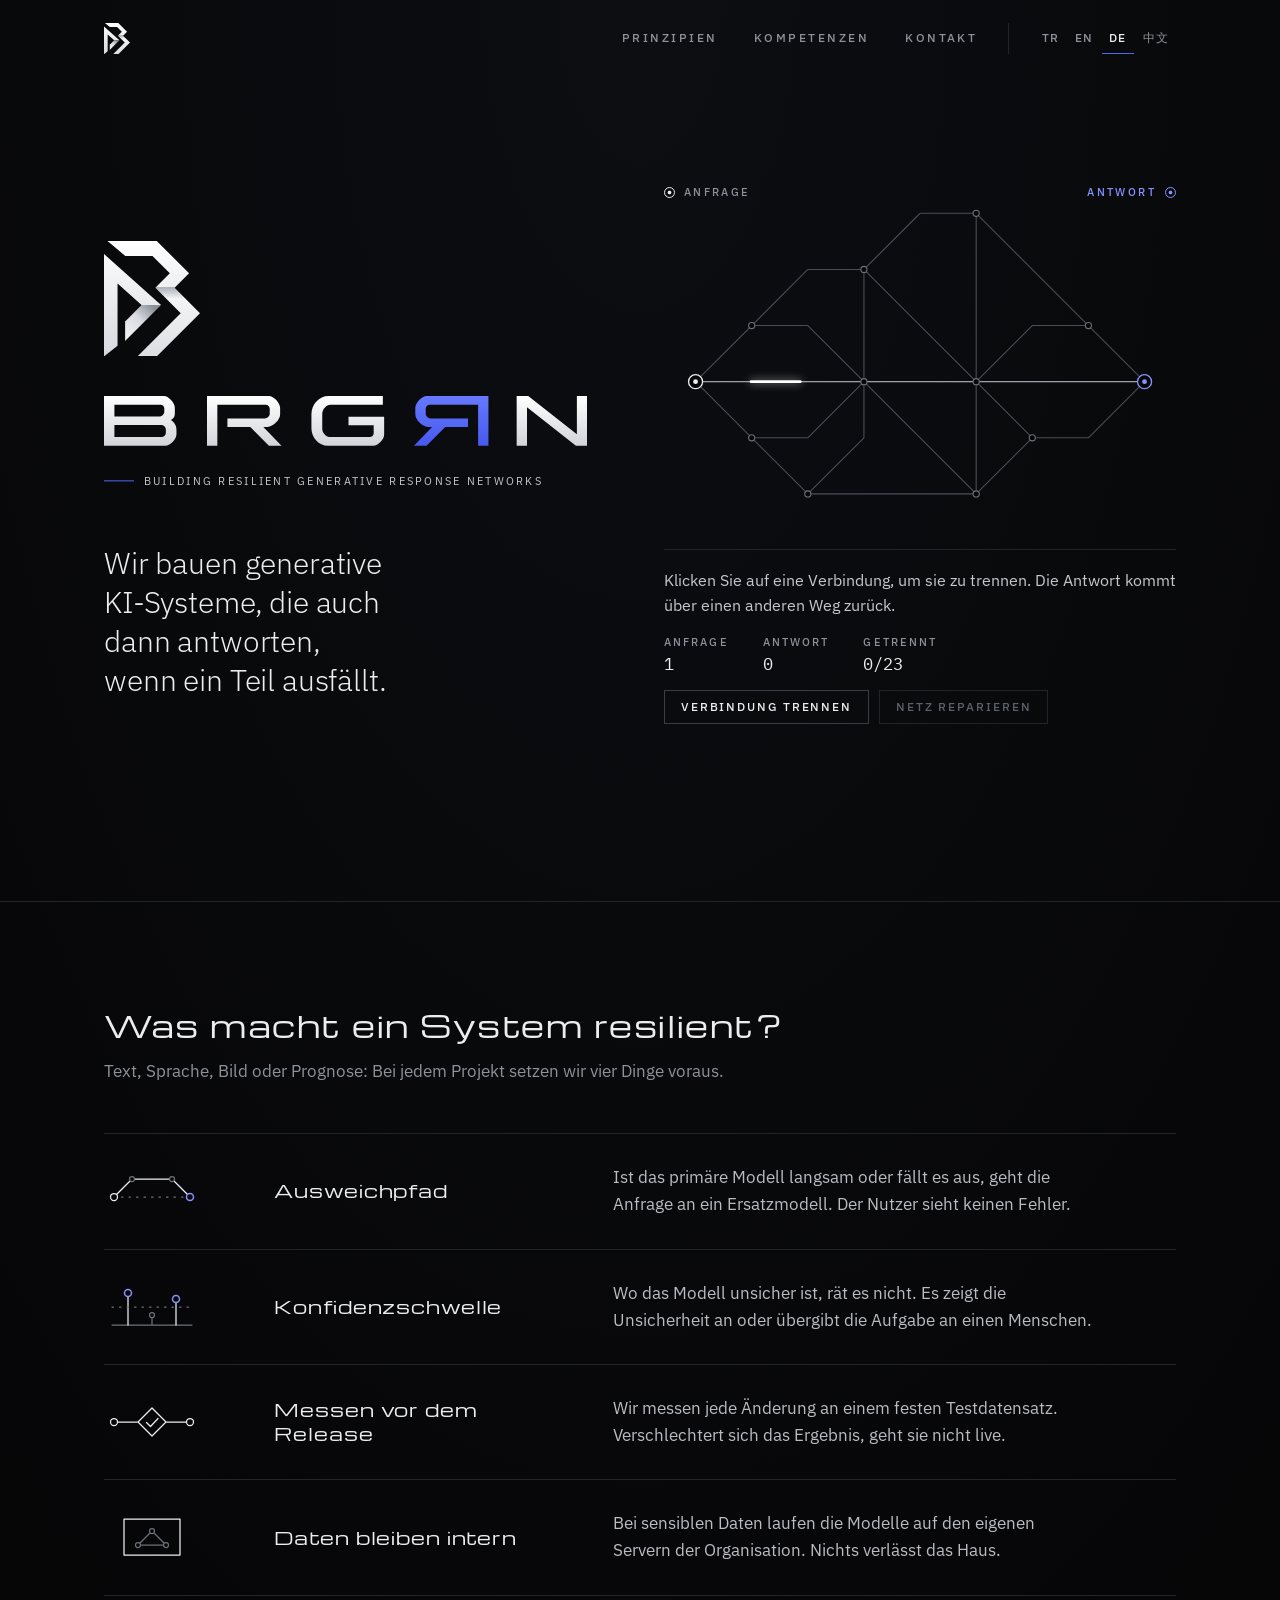
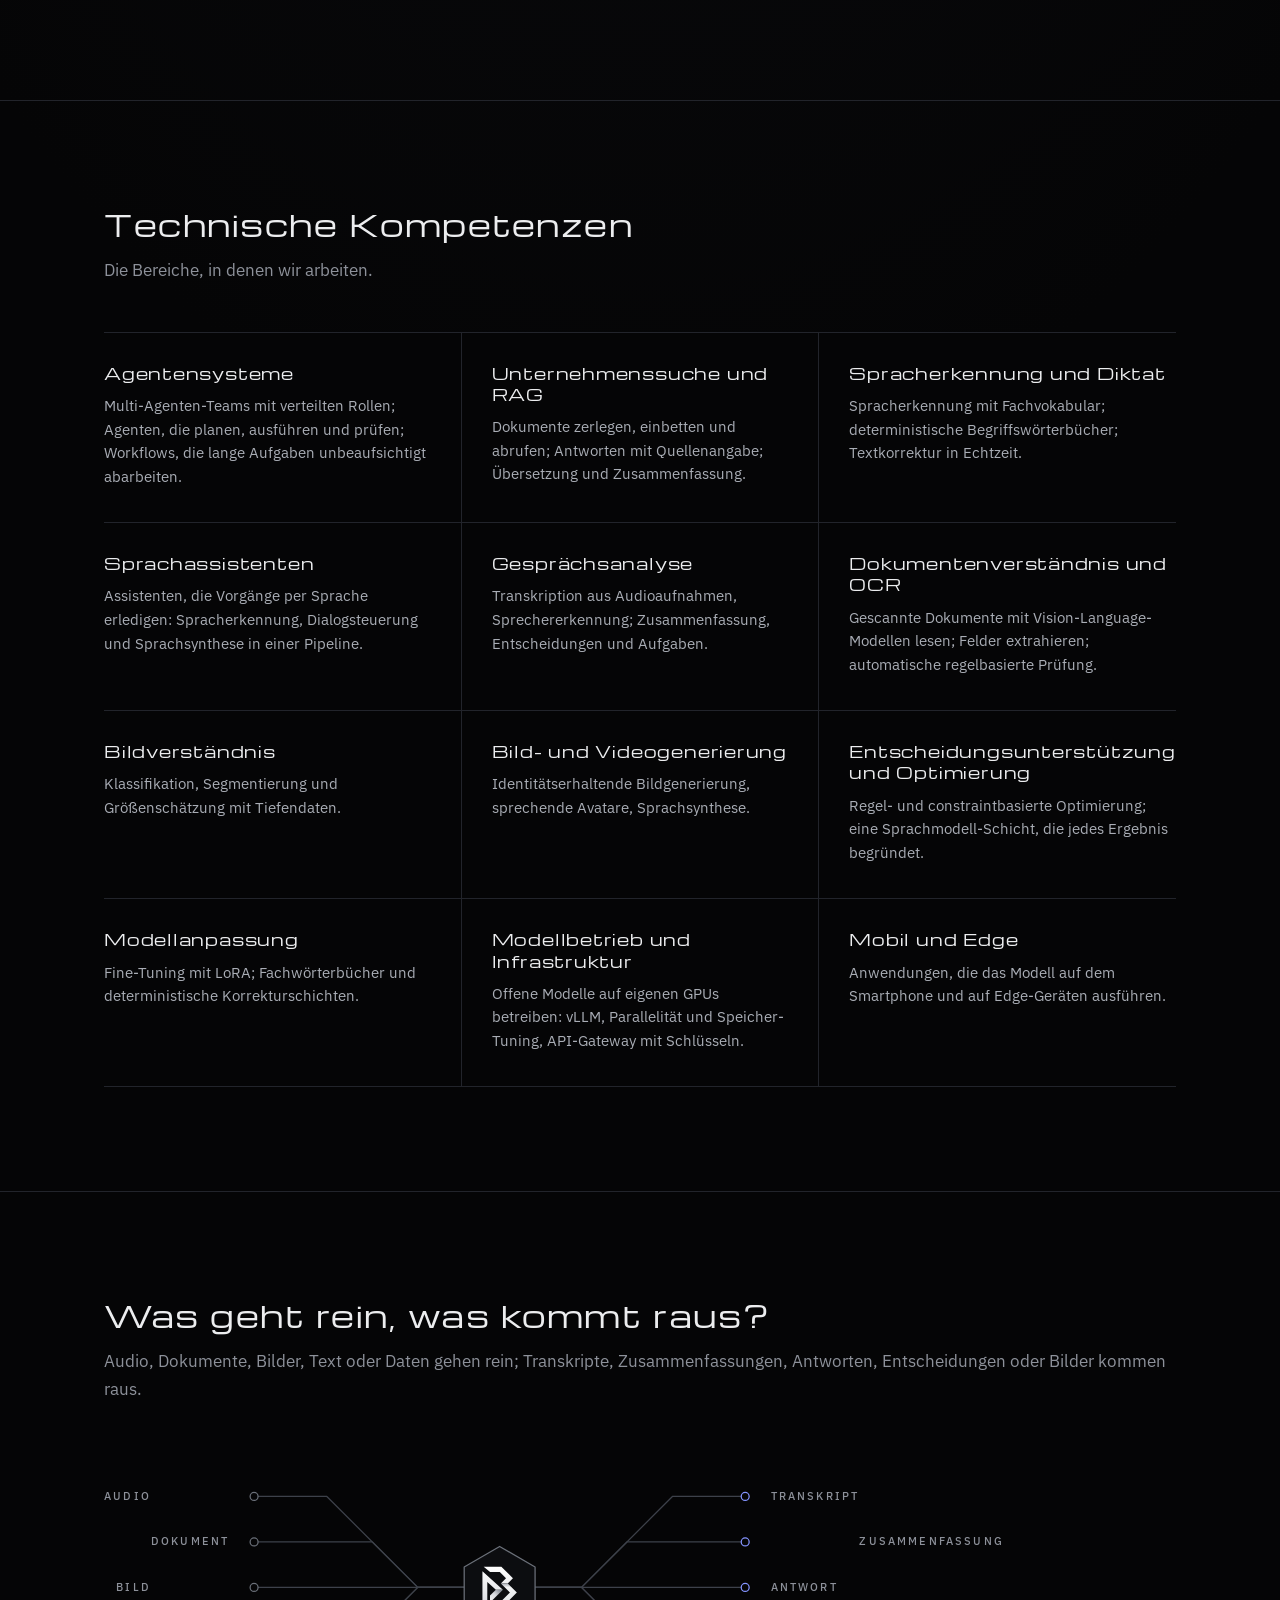
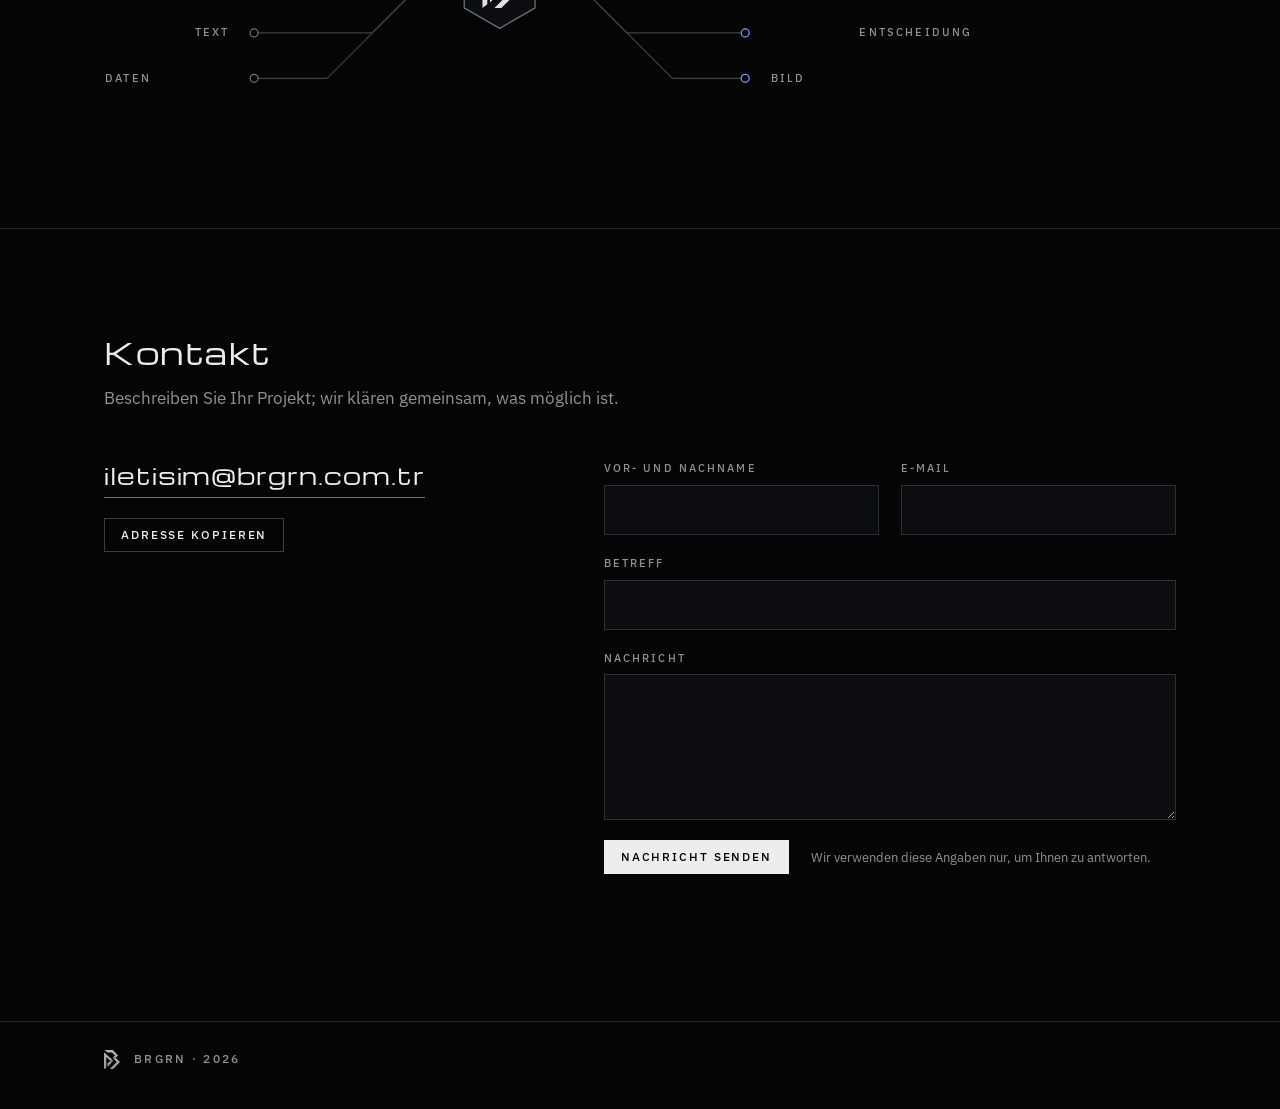
==== commit 331d8237: "Bağlantı önizlemesi için görsel ve etiketler Paylaşılan bağlantıda logo görünsün diye og:image ve tw" ====
--- a/de/index.html
+++ b/de/index.html
@@ -19,6 +19,14 @@
 <meta property="og:locale" content="de_DE">
 <meta property="og:title" content="BRGRN — Building Resilient Generative Response Networks">
 <meta property="og:description" content="BRGRN baut generative KI-Systeme, die auch dann antworten, wenn ein Teil ausfällt.">
+<meta property="og:site_name" content="BRGRN">
+<meta property="og:image" content="https://brgrn.com.tr/assets/img/og.png">
+<meta property="og:image:type" content="image/png">
+<meta property="og:image:width" content="1200">
+<meta property="og:image:height" content="630">
+<meta property="og:image:alt" content="BRGRN — Building Resilient Generative Response Networks">
+<meta name="twitter:card" content="summary_large_image">
+<meta name="twitter:image" content="https://brgrn.com.tr/assets/img/og.png">
 <link rel="icon" href="../assets/img/favicon.svg" type="image/svg+xml">
 <link rel="apple-touch-icon" href="../assets/img/apple-touch-icon.png">
 <link rel="preload" href="../assets/fonts/ibm-plex-sans-latin-400.woff2" as="font" type="font/woff2" crossorigin>
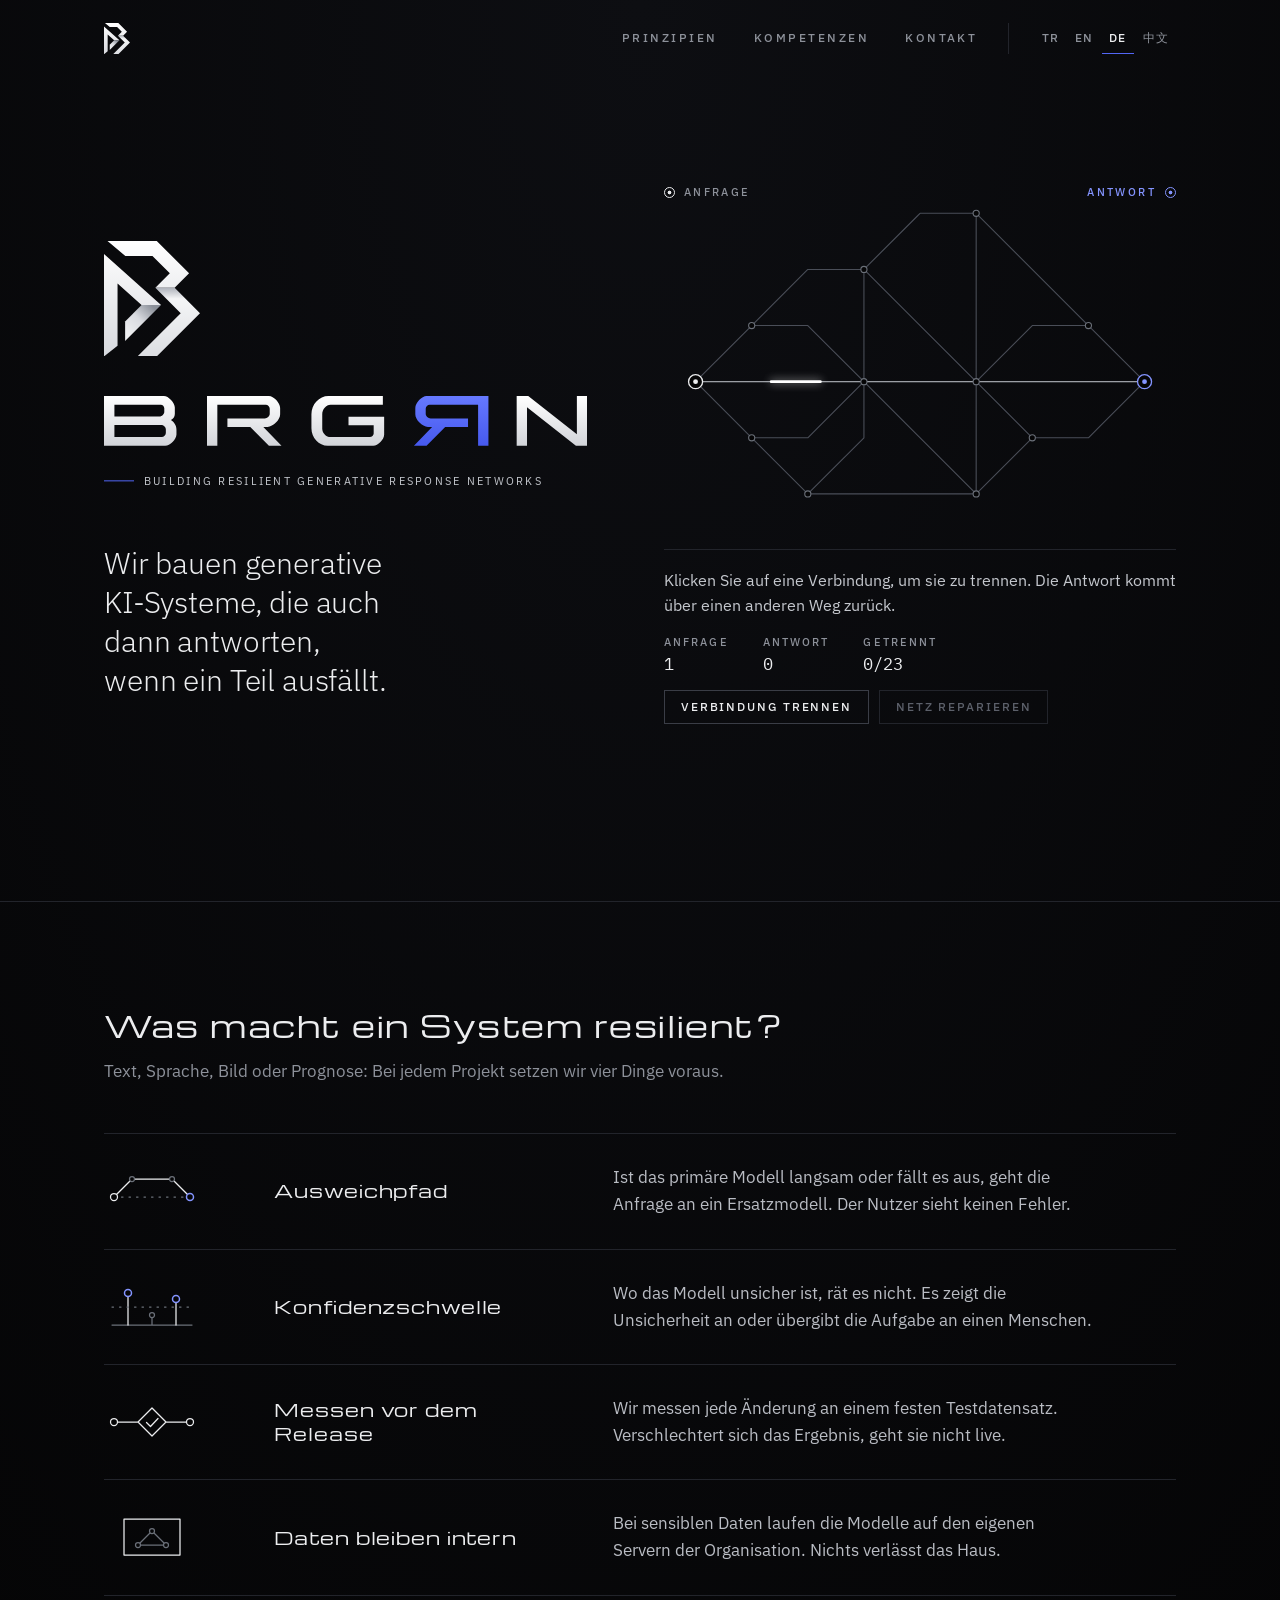
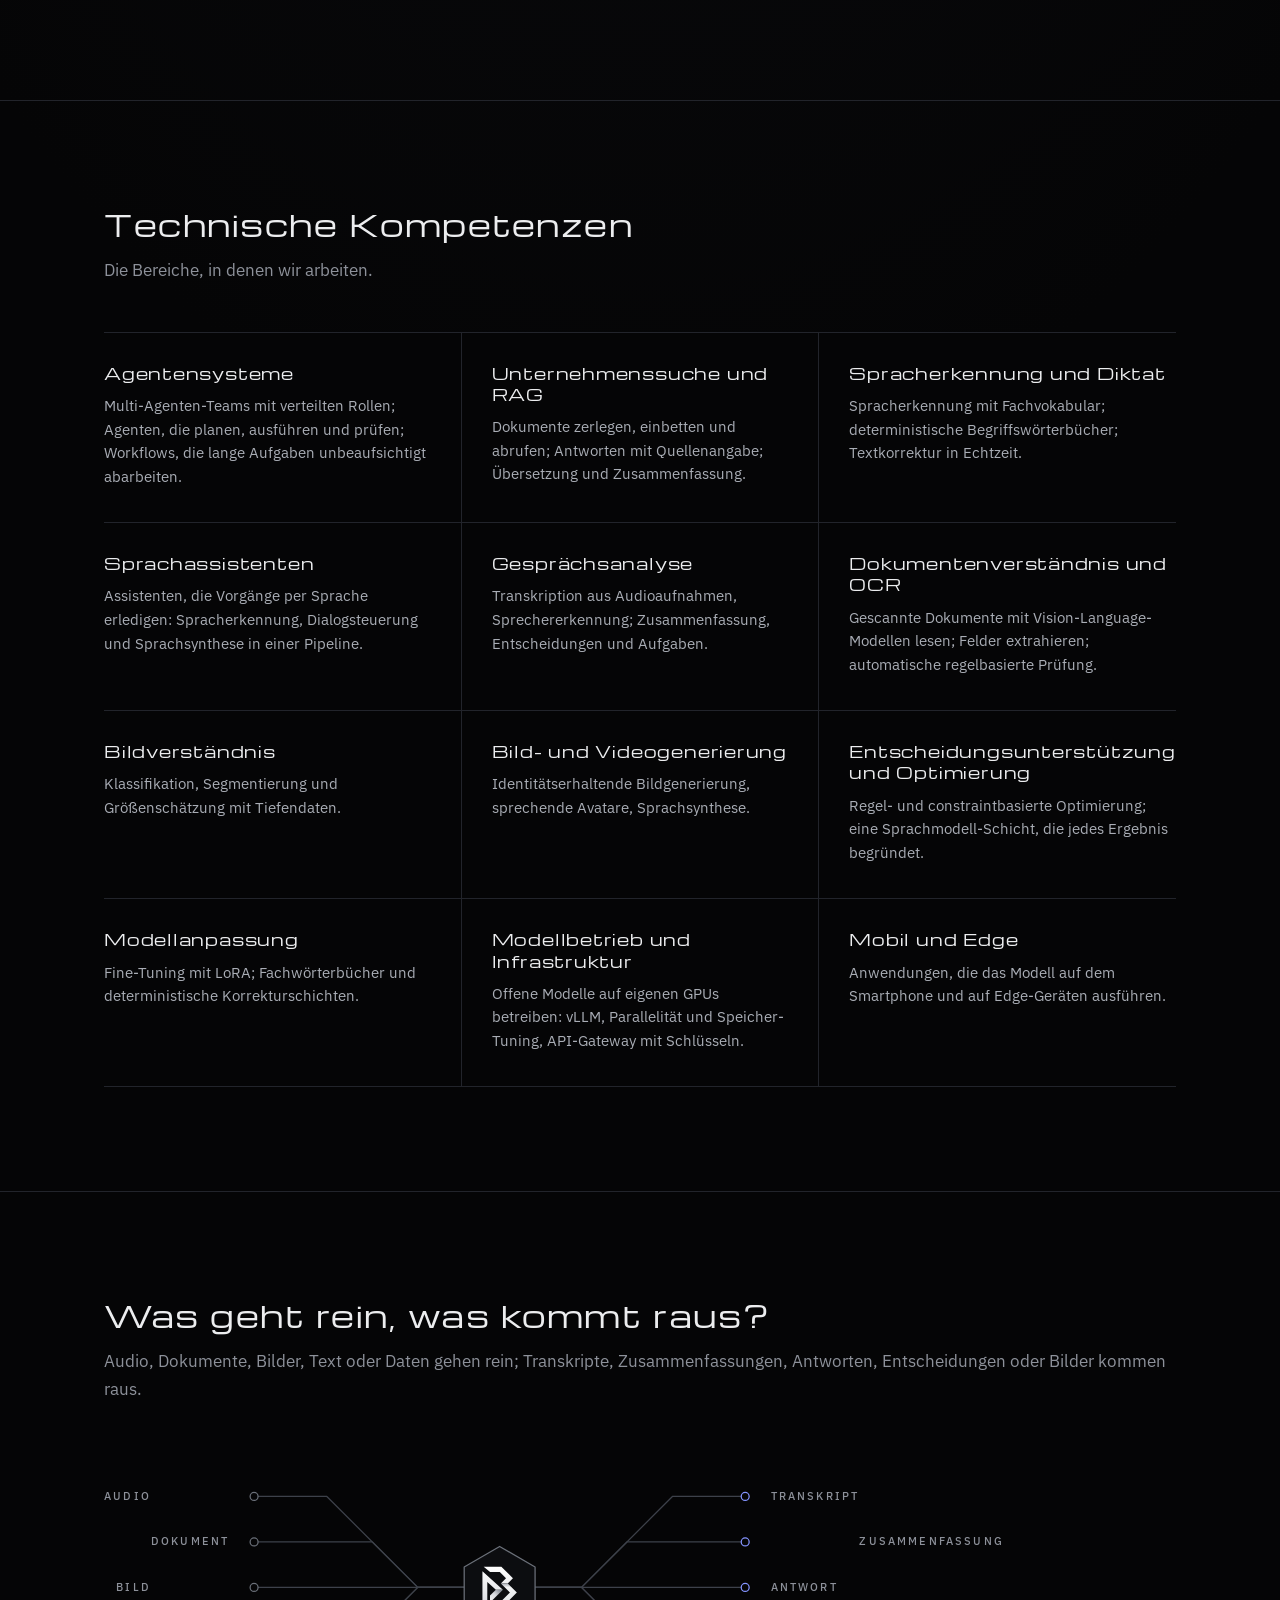
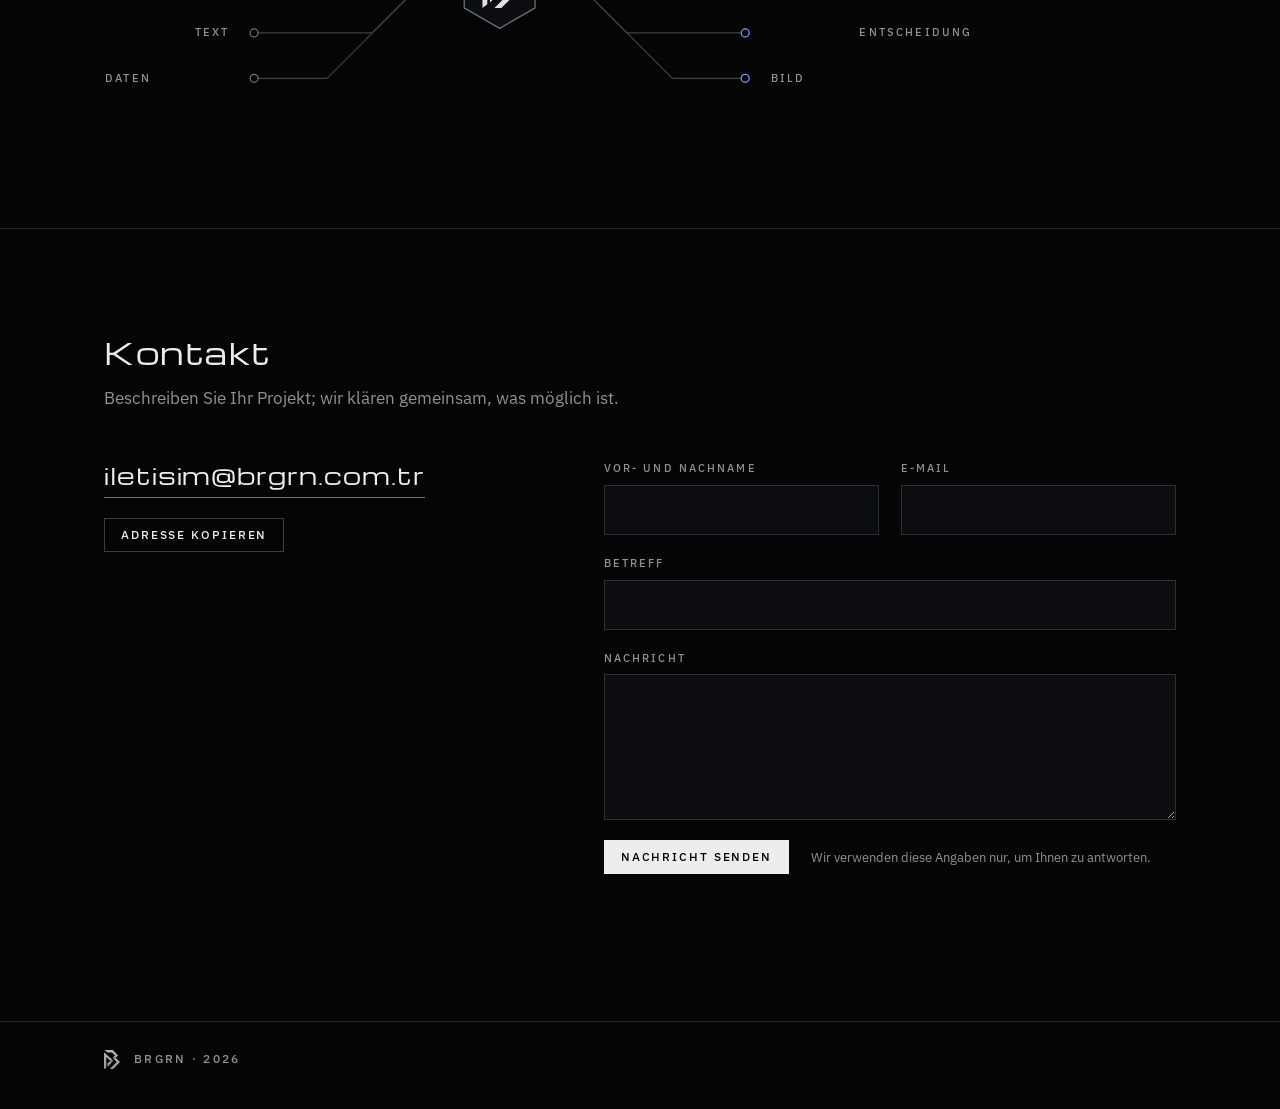
==== commit 9b99d2b6: "Bağlantı önizleme görseli küçük resimde okunacak şekilde yenilendi Amblem ve yazı büyütüldü, slogan " ====
--- a/de/index.html
+++ b/de/index.html
@@ -20,18 +20,18 @@
 <meta property="og:title" content="BRGRN — Building Resilient Generative Response Networks">
 <meta property="og:description" content="BRGRN baut generative KI-Systeme, die auch dann antworten, wenn ein Teil ausfällt.">
 <meta property="og:site_name" content="BRGRN">
-<meta property="og:image" content="https://brgrn.com.tr/assets/img/og.png">
+<meta property="og:image" content="https://brgrn.com.tr/assets/img/og.png?v=2">
 <meta property="og:image:type" content="image/png">
 <meta property="og:image:width" content="1200">
 <meta property="og:image:height" content="630">
 <meta property="og:image:alt" content="BRGRN — Building Resilient Generative Response Networks">
 <meta name="twitter:card" content="summary_large_image">
-<meta name="twitter:image" content="https://brgrn.com.tr/assets/img/og.png">
+<meta name="twitter:image" content="https://brgrn.com.tr/assets/img/og.png?v=2">
 <link rel="icon" href="../assets/img/favicon.svg" type="image/svg+xml">
 <link rel="apple-touch-icon" href="../assets/img/apple-touch-icon.png">
 <link rel="preload" href="../assets/fonts/ibm-plex-sans-latin-400.woff2" as="font" type="font/woff2" crossorigin>
 <link rel="preload" href="../assets/fonts/michroma-latin-400.woff2" as="font" type="font/woff2" crossorigin>
-<link rel="stylesheet" href="../assets/css/site.css?v=7">
+<link rel="stylesheet" href="../assets/css/site.css?v=8">
 <script>document.documentElement.className = 'js';</script>
 </head>
 <body>
@@ -257,8 +257,8 @@
 </footer>
 
 <script type="application/json" id="i18n">{"net": {"down": "Kein Weg mehr frei. Warten auf Reparatur.", "rerouted": "Verbindung getrennt. Die Antwort nimmt einen anderen Weg.", "unaffected": "Verbindung getrennt. Der genutzte Weg ist nicht betroffen.", "healed_hand": "Verbindung repariert.", "healed_self": "Die Verbindung hat sich selbst repariert.", "healed_all": "Netz repariert."}, "flow": {"in": ["Audio", "Dokument", "Bild", "Text", "Daten"], "out": ["Transkript", "Zusammenfassung", "Antwort", "Entscheidung", "Bild"]}, "form": {"sending": "Wird gesendet…", "sent": "Ihre Nachricht ist angekommen. Wir antworten an die angegebene E-Mail-Adresse.", "failed": "Die Nachricht konnte nicht gesendet werden. Versuchen Sie es erneut oder schreiben Sie direkt an iletisim@brgrn.com.tr.", "mailto": "Ihr E-Mail-Programm wurde geöffnet. Schließen Sie den Versand dort ab."}}</script>
-<script src="../assets/js/network.js?v=7" defer></script>
-<script src="../assets/js/flow.js?v=7" defer></script>
-<script src="../assets/js/contact.js?v=7" defer></script>
+<script src="../assets/js/network.js?v=8" defer></script>
+<script src="../assets/js/flow.js?v=8" defer></script>
+<script src="../assets/js/contact.js?v=8" defer></script>
 </body>
 </html>
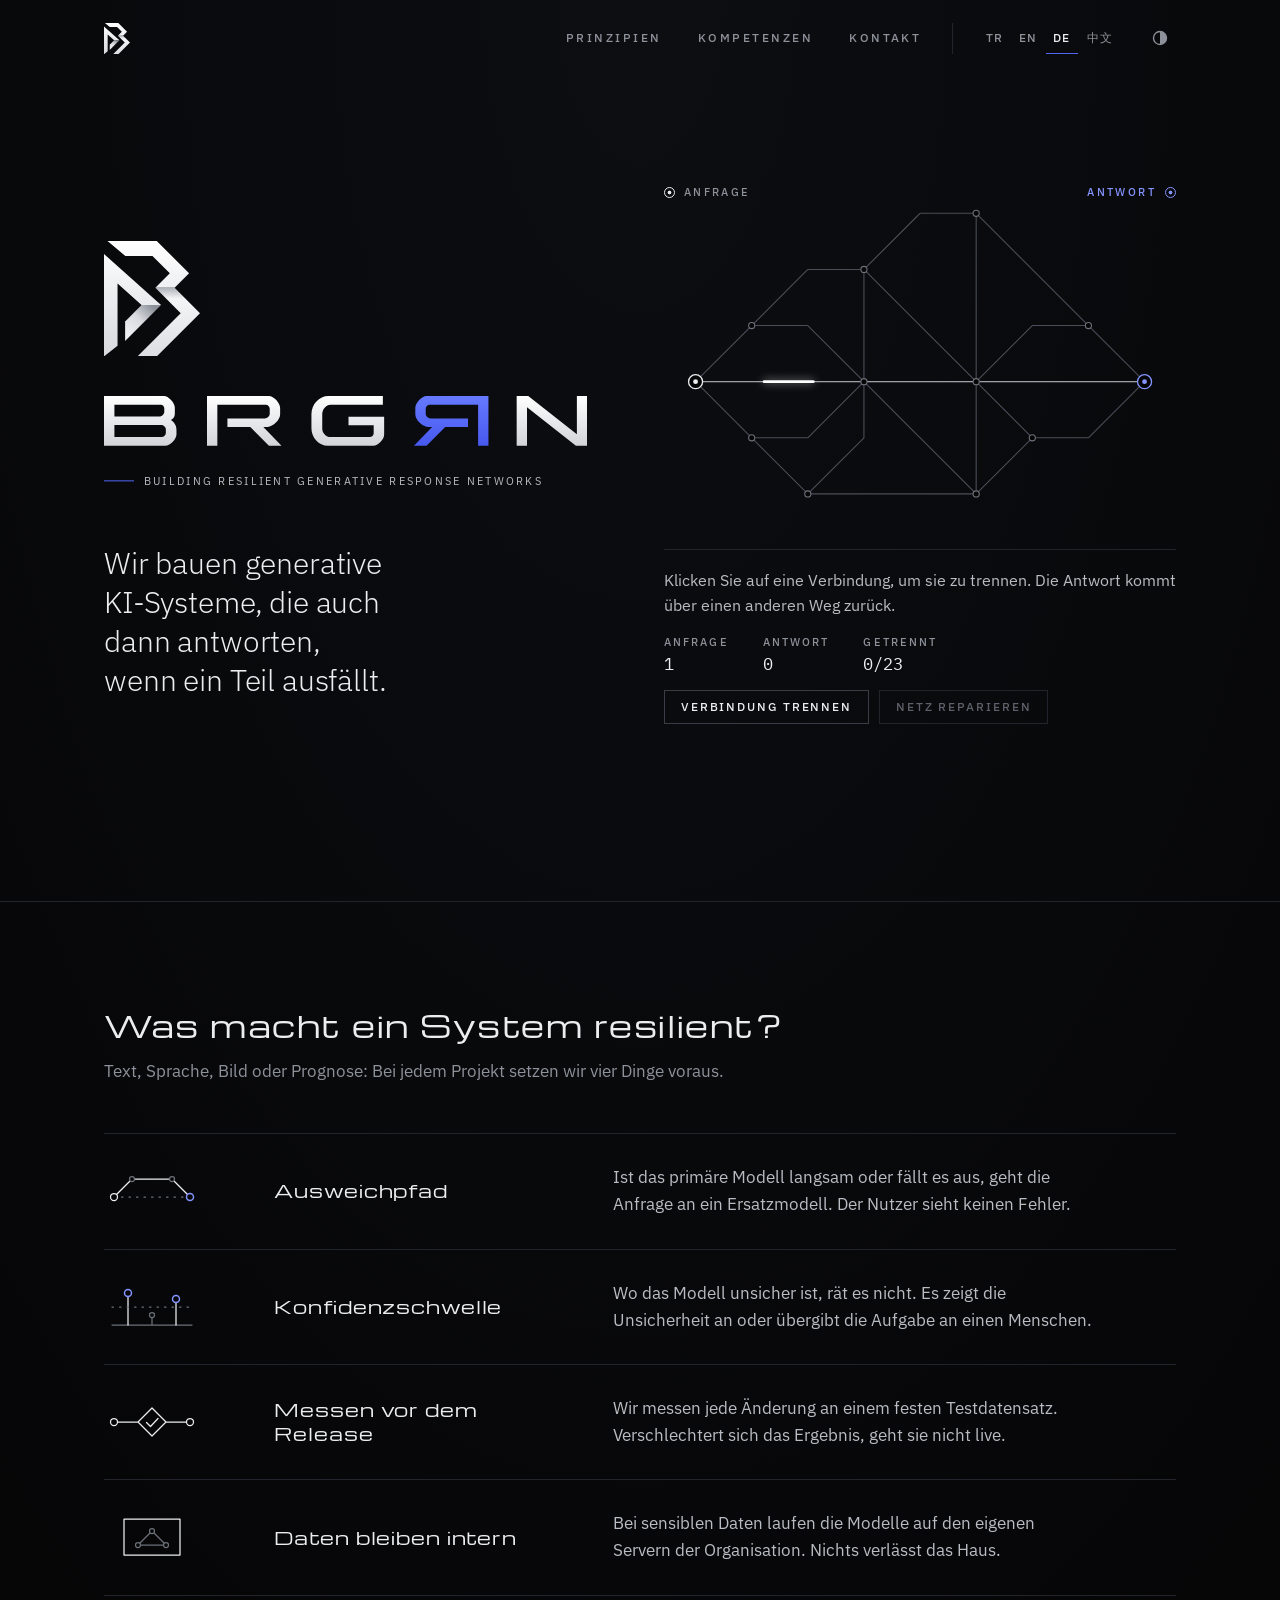
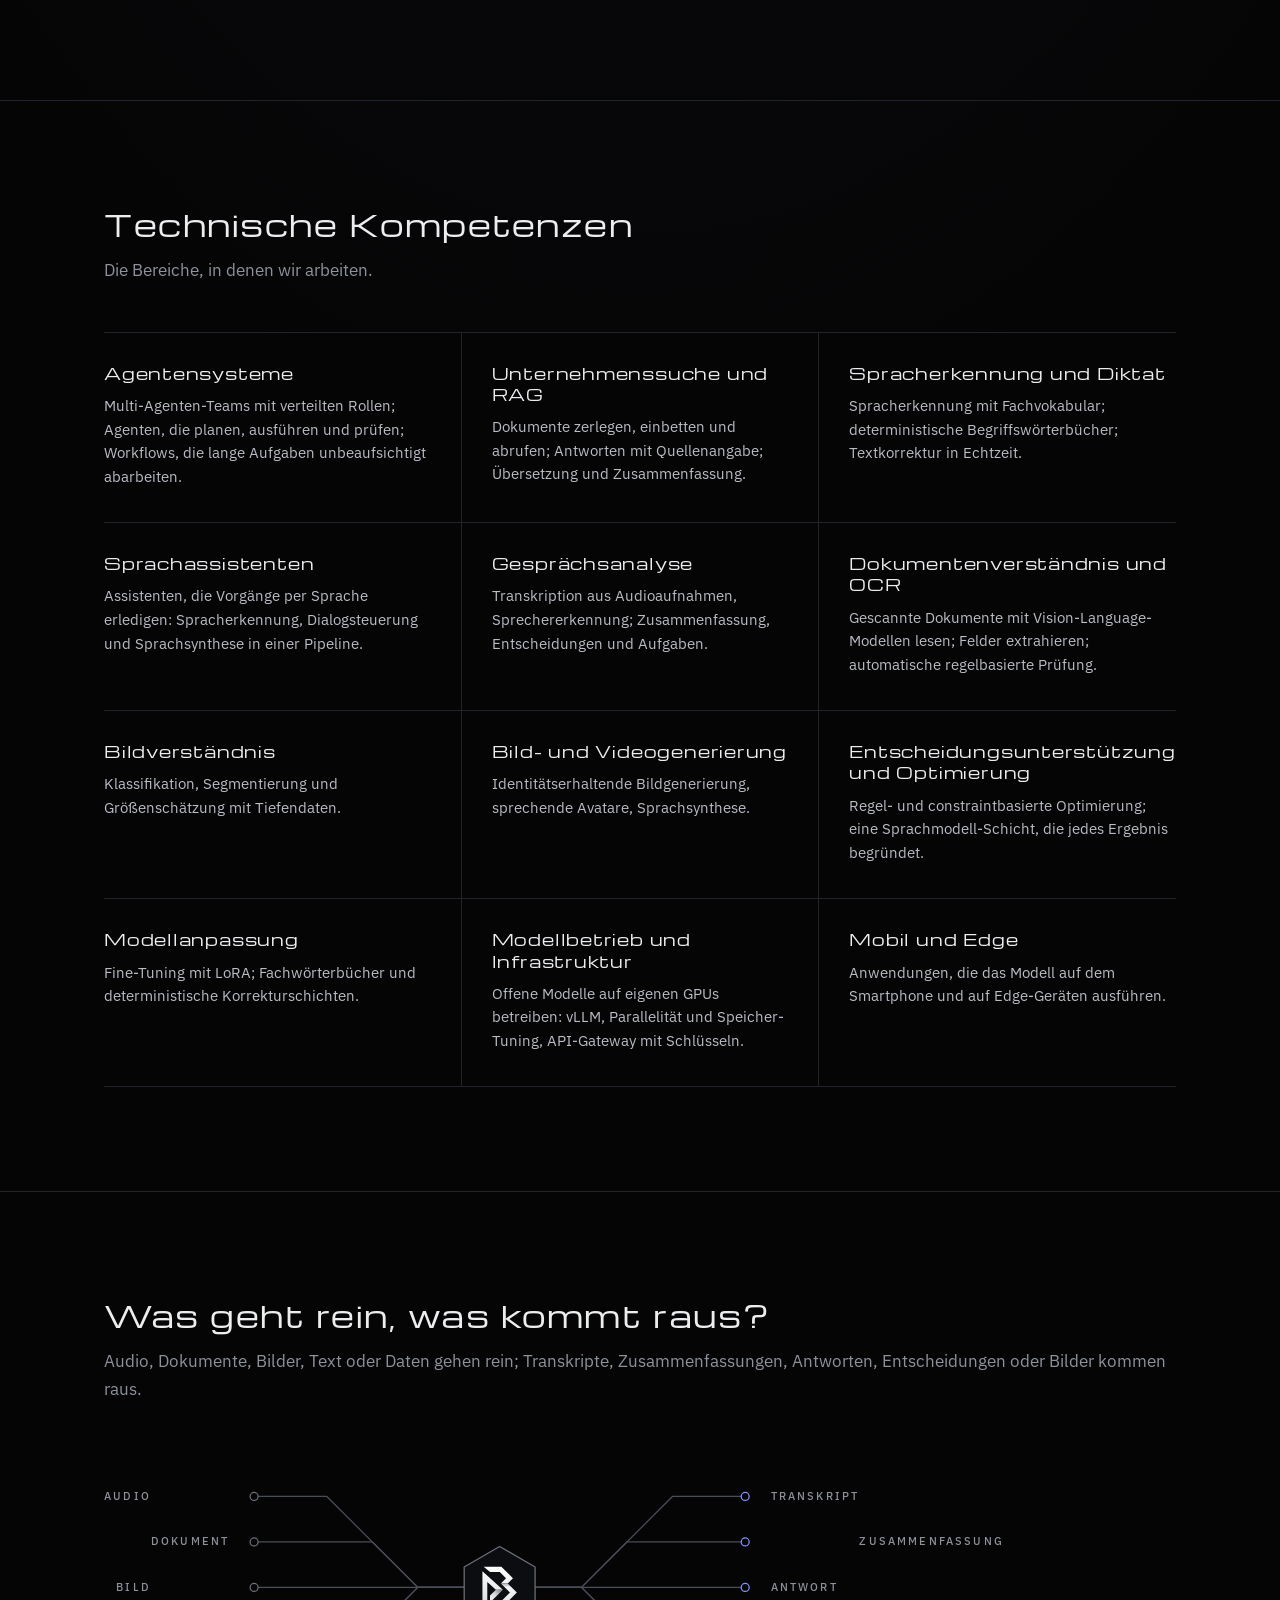
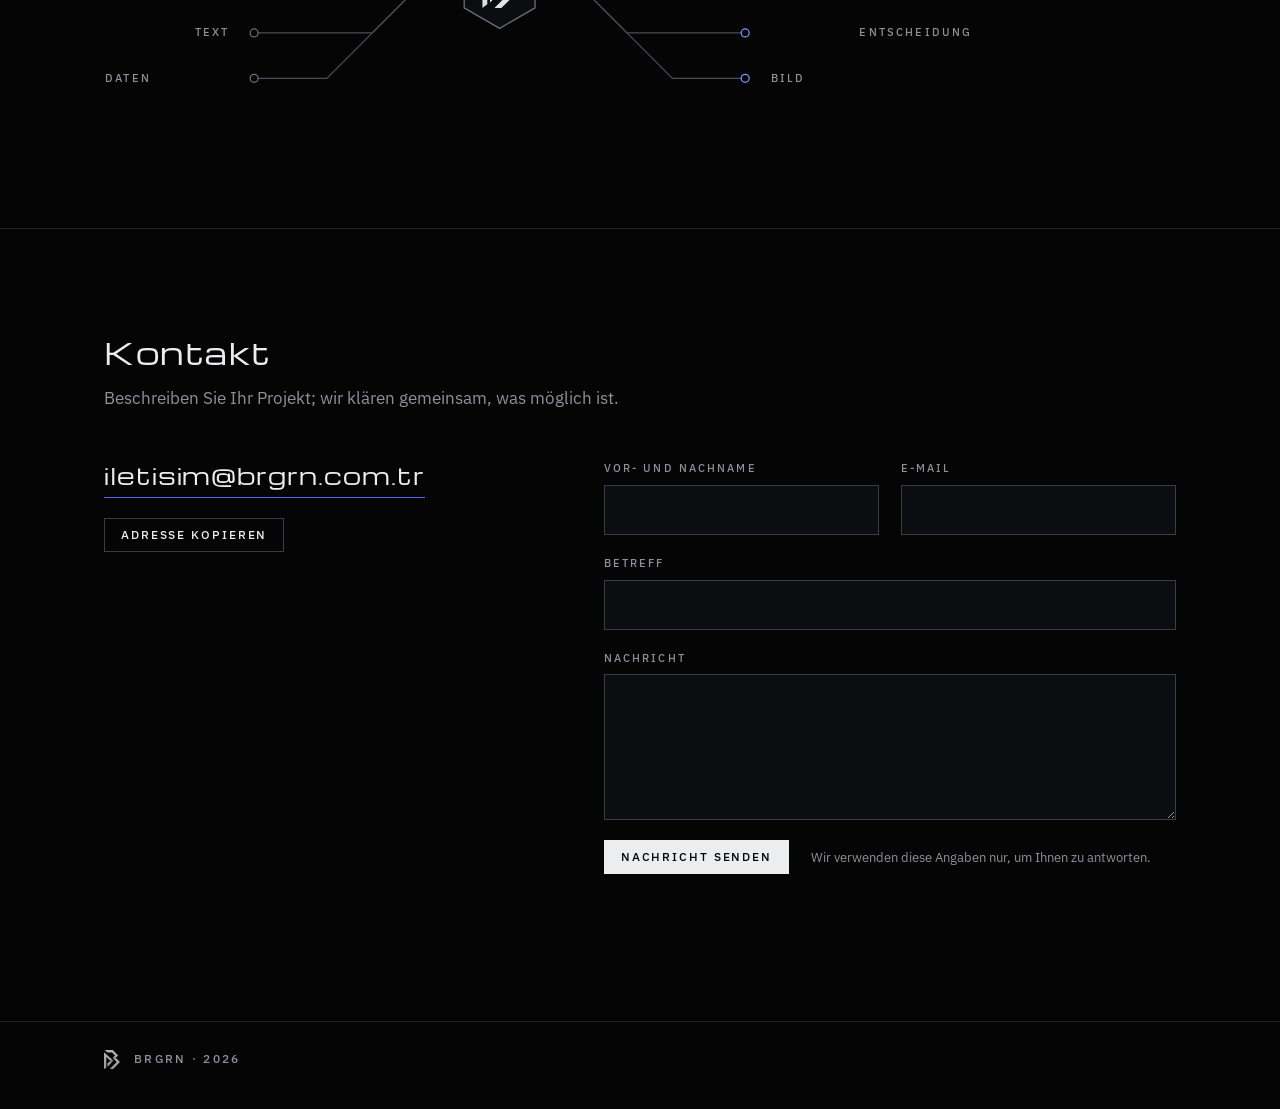
==== commit e4d3d405: "Açık tema ve tema düğmesi - Sabit renkler tema değişkenlerine taşındı; açık tema aynı değişkenleri y" ====
--- a/de/index.html
+++ b/de/index.html
@@ -7,7 +7,7 @@
 <title>BRGRN — Building Resilient Generative Response Networks</title>
 <meta name="description" content="BRGRN baut generative KI-Systeme, die auch dann antworten, wenn ein Teil ausfällt.">
 <meta name="theme-color" content="#050506">
-<meta name="color-scheme" content="dark">
+<meta name="color-scheme" content="dark light">
 <link rel="canonical" href="https://brgrn.com.tr/de/">
 <link rel="alternate" hreflang="tr" href="https://brgrn.com.tr/">
 <link rel="alternate" hreflang="en" href="https://brgrn.com.tr/en/">
@@ -31,17 +31,17 @@
 <link rel="apple-touch-icon" href="../assets/img/apple-touch-icon.png">
 <link rel="preload" href="../assets/fonts/ibm-plex-sans-latin-400.woff2" as="font" type="font/woff2" crossorigin>
 <link rel="preload" href="../assets/fonts/michroma-latin-400.woff2" as="font" type="font/woff2" crossorigin>
-<link rel="stylesheet" href="../assets/css/site.css?v=8">
-<script>document.documentElement.className = 'js';</script>
+<link rel="stylesheet" href="../assets/css/site.css?v=9">
+<script>(function () { var d = document.documentElement; d.className = 'js'; try { if (localStorage.getItem('brgrn-tema') === 'light') d.setAttribute('data-theme', 'light'); } catch (e) {} })();</script>
 </head>
 <body>
 <svg width="0" height="0" style="position:absolute" aria-hidden="true" focusable="false">
   <defs>
-    <linearGradient id="brgrn-m1" gradientUnits="userSpaceOnUse" x1="0" y1="0" x2="0" y2="227.6"><stop offset="0" stop-color="#fff"/><stop offset="1" stop-color="#d7d9de"/></linearGradient>
-    <linearGradient id="brgrn-m2" gradientUnits="userSpaceOnUse" x1="93.25" y1="126.2" x2="41.7" y2="177.75"><stop offset="0" stop-color="#8b9099"/><stop offset=".5" stop-color="#d9dbe0"/><stop offset="1" stop-color="#eeeff1"/></linearGradient>
-    <linearGradient id="brgrn-m3" gradientUnits="userSpaceOnUse" x1="0" y1="92.25" x2="0" y2="227.6"><stop offset="0" stop-color="#aeb2ba"/><stop offset=".16" stop-color="#f4f5f6"/><stop offset="1" stop-color="#dcdee2"/></linearGradient>
-    <linearGradient id="brgrn-w1" gradientUnits="userSpaceOnUse" x1="0" y1="0" x2="0" y2="73.2"><stop offset="0" stop-color="#fff"/><stop offset="1" stop-color="#d2d4d9"/></linearGradient>
-    <linearGradient id="brgrn-w2" gradientUnits="userSpaceOnUse" x1="0" y1="0" x2="0" y2="73.2"><stop offset="0" stop-color="#6679ff"/><stop offset="1" stop-color="#4659ee"/></linearGradient>
+    <linearGradient id="brgrn-m1" gradientUnits="userSpaceOnUse" x1="0" y1="0" x2="0" y2="227.6"><stop offset="0" style="stop-color:var(--m1a)"/><stop offset="1" style="stop-color:var(--m1b)"/></linearGradient>
+    <linearGradient id="brgrn-m2" gradientUnits="userSpaceOnUse" x1="93.25" y1="126.2" x2="41.7" y2="177.75"><stop offset="0" style="stop-color:var(--m2a)"/><stop offset=".5" style="stop-color:var(--m2b)"/><stop offset="1" style="stop-color:var(--m2c)"/></linearGradient>
+    <linearGradient id="brgrn-m3" gradientUnits="userSpaceOnUse" x1="0" y1="92.25" x2="0" y2="227.6"><stop offset="0" style="stop-color:var(--m3a)"/><stop offset=".16" style="stop-color:var(--m3b)"/><stop offset="1" style="stop-color:var(--m3c)"/></linearGradient>
+    <linearGradient id="brgrn-w1" gradientUnits="userSpaceOnUse" x1="0" y1="0" x2="0" y2="73.2"><stop offset="0" style="stop-color:var(--w1a)"/><stop offset="1" style="stop-color:var(--w1b)"/></linearGradient>
+    <linearGradient id="brgrn-w2" gradientUnits="userSpaceOnUse" x1="0" y1="0" x2="0" y2="73.2"><stop offset="0" style="stop-color:var(--w2a)"/><stop offset="1" style="stop-color:var(--w2b)"/></linearGradient>
     <path id="brgrn-b" fill-rule="evenodd" d="M0 0H88C94.76 0 104.1 9.86 104.1 17V26.5C104.1 30.5 101.5 33.8 98.4 35.3C102.2 37.6 106.5 42.5 106.5 49.5V56.5C106.5 63.51 96.93 73.2 90 73.2H0ZM15.3 12.9H83.6C86.1 12.9 88.6 15.4 88.6 17.9V23.2C88.6 26.7 85.1 30.2 81.6 30.2H15.3ZM15.3 42.6H84.4C87.65 42.6 90.9 45.85 90.9 49.1V54.4C90.9 57.4 87.9 60.4 84.9 60.4H15.3Z"/>
     <path id="brgrn-r" d="M0 0H91C97.93 0 107.5 10.15 107.5 17.5V27C107.5 35.28 97.33 45.4 89 45.4H82.8L109.5 73.2H91L63.6 45.4H30V33.1H85C88.6 33.1 92.2 29.65 92.2 26.2V18.6C92.2 15.75 89.35 12.9 86.5 12.9H15.2V73.2H0Z"/>
     <path id="brgrn-g" d="M105 0V13H28C21.71 13 15.9 19.72 15.9 27V48C15.9 54.45 21.71 60.4 28 60.4H86C88.75 60.4 91.5 57.7 91.5 55V42.9H54.5V30.4H106.9V57C106.9 63.8 97.68 73.2 91 73.2H24C10.8 73.2 0 61.64 0 47.5V27C0 12.15 11.25 0 25 0Z"/>
@@ -71,6 +71,9 @@
     <a href="../de/" lang="de" hreflang="de" title="Deutsch" aria-current="true">DE</a>
     <a href="../zh/" lang="zh-Hans" hreflang="zh-Hans" title="中文">中文</a>
   </nav>
+  <button type="button" class="top__theme" data-theme-toggle aria-pressed="false" aria-label="Zwischen hellem und dunklem Design wechseln" title="Zwischen hellem und dunklem Design wechseln">
+    <svg viewBox="0 0 20 20" aria-hidden="true"><circle cx="10" cy="10" r="7.25"/><path d="M10 2.75a7.25 7.25 0 0 1 0 14.5z"/></svg>
+  </button>
 </header>
 
 <main id="icerik">
@@ -257,8 +260,9 @@
 </footer>
 
 <script type="application/json" id="i18n">{"net": {"down": "Kein Weg mehr frei. Warten auf Reparatur.", "rerouted": "Verbindung getrennt. Die Antwort nimmt einen anderen Weg.", "unaffected": "Verbindung getrennt. Der genutzte Weg ist nicht betroffen.", "healed_hand": "Verbindung repariert.", "healed_self": "Die Verbindung hat sich selbst repariert.", "healed_all": "Netz repariert."}, "flow": {"in": ["Audio", "Dokument", "Bild", "Text", "Daten"], "out": ["Transkript", "Zusammenfassung", "Antwort", "Entscheidung", "Bild"]}, "form": {"sending": "Wird gesendet…", "sent": "Ihre Nachricht ist angekommen. Wir antworten an die angegebene E-Mail-Adresse.", "failed": "Die Nachricht konnte nicht gesendet werden. Versuchen Sie es erneut oder schreiben Sie direkt an iletisim@brgrn.com.tr.", "mailto": "Ihr E-Mail-Programm wurde geöffnet. Schließen Sie den Versand dort ab."}}</script>
-<script src="../assets/js/network.js?v=8" defer></script>
-<script src="../assets/js/flow.js?v=8" defer></script>
-<script src="../assets/js/contact.js?v=8" defer></script>
+<script src="../assets/js/theme.js?v=9" defer></script>
+<script src="../assets/js/network.js?v=9" defer></script>
+<script src="../assets/js/flow.js?v=9" defer></script>
+<script src="../assets/js/contact.js?v=9" defer></script>
 </body>
 </html>
--- a/assets/css/site.css
+++ b/assets/css/site.css
@@ -37,13 +37,31 @@
 
 /* ---------- Temel değerler ---------- */
 :root {
+  /* Koyu tema (varsayılan, logonun kendi zemini). Açık tema aşağıda aynı adları yeniden tanımlar. */
+  color-scheme: dark;
   --void: #050506;          /* zemin */
-  --carbon: #0c0d10;        /* yükseltilmiş yüzey */
+  --glow: #0d0e12;          /* sayfa başındaki hafif aydınlık */
+  --carbon: #0c0d10;        /* yükseltilmiş yüzey: giriş kutuları, akıştaki altıgen */
   --seam: #22242b;          /* ince çizgi */
+  --edge: #3a3d46;          /* düğme ve kutu kenarı */
+  --wire: #4a4e58;          /* ağ ve akış çizgileri */
+  --node: #6b7079;          /* düğümler, küçük şemalar */
+  --mute: #5c606a;          /* devre dışı metin */
   --steel: #8d919a;         /* ikincil metin */
-  --chrome: #ecedef;        /* ana metin, amblem */
+  --soft: #b9bcc3;          /* açıklama metni */
+  --chrome: #ecedef;        /* ana metin */
+  --peak: #ffffff;          /* en güçlü ton: istek darbesi */
+  --peak-glow: rgba(255, 255, 255, .65);
+  --hover: rgba(255, 255, 255, .04);
   --response: #5266f5;      /* logodaki mavi */
-  --response-hi: #8494ff;   /* koyu zeminde küçük mavi metin */
+  --response-hi: #8494ff;   /* küçük mavi metin */
+  --error: #ff9c8c;
+  /* logonun renk geçişleri */
+  --m1a: #ffffff; --m1b: #d7d9de;
+  --m2a: #8b9099; --m2b: #d9dbe0; --m2c: #eeeff1;
+  --m3a: #aeb2ba; --m3b: #f4f5f6; --m3c: #dcdee2;
+  --w1a: #ffffff; --w1b: #d2d4d9;
+  --w2a: #6679ff; --w2b: #4659ee;
 
   --display: "Michroma", "Eurostile", "Arial Black", sans-serif;
   --body: "IBM Plex Sans", system-ui, -apple-system, "Segoe UI", sans-serif;
@@ -51,16 +69,32 @@
 
   --gutter: clamp(20px, 5vw, 64px);
   --wide: 1200px;
+}
+
+:root[data-theme="light"] {
+  color-scheme: light;
+  --void: #f3f4f6; --glow: #ffffff; --carbon: #ffffff;
+  --seam: #dcdee4; --edge: #b4b8c1; --wire: #b0b4bd; --node: #7b808b;
+  --mute: #9da1aa; --steel: #5b606b; --soft: #3d4049; --chrome: #0d0e12;
+  --peak: #000000; --peak-glow: rgba(13, 14, 18, .28); --hover: rgba(0, 0, 0, .04);
+  --response: #4458ee; --response-hi: #3346d8; --error: #b3261e;
+  /* açık zeminde logo koyu; kıvrım yerleri bu kez daha açık */
+  --m1a: #101116; --m1b: #2c2e36;
+  --m2a: #71757f; --m2b: #35373f; --m2c: #1d1e24;
+  --m3a: #5e626d; --m3b: #17181d; --m3c: #2a2c33;
+  --w1a: #101116; --w1b: #2e3038;
+  --w2a: #4a5df0; --w2b: #3346d8;
 }
 
 *, *::before, *::after { box-sizing: border-box; }
 html { -webkit-text-size-adjust: 100%; text-size-adjust: 100%; scroll-behavior: smooth; }
 body {
   margin: 0;
-  background: var(--void) radial-gradient(120% 70% at 50% 0%, #0d0e12 0%, var(--void) 70%) no-repeat;
+  background: var(--void) radial-gradient(120% 70% at 50% 0%, var(--glow) 0%, var(--void) 70%) no-repeat;
   color: var(--chrome);
   font: 400 1.0625rem/1.6 var(--body);
   -webkit-font-smoothing: antialiased;
+  transition: background-color .3s, color .3s;
 }
 h1, h2, h3, p, ul, dl, dd, figure { margin: 0; }
 a { color: inherit; }
@@ -90,8 +124,19 @@
 }
 .top__lang a:hover { color: var(--chrome); }
 .top__lang a[aria-current] { color: var(--chrome); border-color: var(--response); }
+/* Tema düğmesi: yarısı dolu daire */
+.top__theme {
+  appearance: none; display: grid; place-items: center; width: 32px; height: 32px; margin-left: -6px; padding: 0;
+  border: 0; background: none; color: var(--steel); cursor: pointer; transition: color .2s;
+}
+.top__theme:hover { color: var(--chrome); }
+.top__theme svg { width: 18px; height: 18px; }
+.top__theme circle { fill: none; stroke: currentColor; stroke-width: 1.5; }
+.top__theme path { fill: currentColor; }
+.no-js .top__theme { display: none; }
 @media (max-width: 760px) {
   .top__lang { order: 2; margin-left: auto; padding-left: 0; border-left: 0; }
+  .top__theme { order: 2; margin-left: 0; }
   .top__nav { order: 3; width: 100%; margin-left: 0; }
 }
 
@@ -114,7 +159,7 @@
   margin-top: clamp(16px, 2.2vw, 24px);
   /* geniş ekranda logodaki gibi tek satır: boyut, logo genişliğine göre ölçeklenir */
   font-size: clamp(.64rem, 2.36cqi, .8rem); font-weight: 400;
-  letter-spacing: .2em; text-transform: uppercase; line-height: 1.9; color: #c5c8ce;
+  letter-spacing: .2em; text-transform: uppercase; line-height: 1.9; color: var(--soft);
   text-wrap: balance;
 }
 .tagline::before { content: ""; flex: none; width: 2.6em; height: 1px; background: var(--response); transform: translateY(-.32em); }
@@ -130,7 +175,7 @@
 .net__stage { position: relative; }
 .net__stage svg { width: 100%; height: auto; overflow: visible; }
 
-.net__line { fill: none; stroke: #4a4e58; stroke-width: 1.25; stroke-linecap: round; stroke-linejoin: round; transition: stroke .2s, opacity .4s; }
+.net__line { fill: none; stroke: var(--wire); stroke-width: 1.25; stroke-linecap: round; stroke-linejoin: round; transition: stroke .2s, opacity .4s; }
 .net__hit { fill: none; stroke: transparent; stroke-width: 22; stroke-linecap: round; pointer-events: stroke; cursor: pointer; }
 .net__edge:hover .net__line { stroke: var(--chrome); }
 .net__edge.is-cut .net__line { stroke-dasharray: 1.5 7; opacity: .55; }
@@ -141,16 +186,17 @@
 .net.is-down .net__route { opacity: 0; }
 
 .net__pulse { fill: none; stroke-width: 3.25; stroke-linecap: round; stroke-linejoin: round; pointer-events: none; opacity: 0; }
-.net__pulse--req { stroke: #fff; filter: drop-shadow(0 0 5px rgba(255, 255, 255, .7)); }
+.net__pulse--req { stroke: var(--peak); filter: drop-shadow(0 0 5px var(--peak-glow)); }
 .net__pulse--res { stroke: var(--response-hi); filter: drop-shadow(0 0 6px var(--response)); }
 .net__pulse.is-on { opacity: 1; }
 
-.net__node { fill: var(--void); stroke: #6b7079; stroke-width: 1.25; pointer-events: none; }
+.net__node { fill: var(--void); stroke: var(--node); stroke-width: 1.25; pointer-events: none; }
 .net__end { fill: var(--void); stroke: var(--chrome); stroke-width: 1.5; pointer-events: none; }
 .net__end--res { stroke: var(--response-hi); }
+.net__ring--res { stroke: var(--response-hi); }
 .net__core { fill: var(--chrome); pointer-events: none; }
 .net__core--res { fill: var(--response-hi); }
-.net__ring { fill: none; stroke-width: 1.25; pointer-events: none; opacity: 0; transform-box: fill-box; transform-origin: center; }
+.net__ring { fill: none; stroke: var(--peak); stroke-width: 1.25; pointer-events: none; opacity: 0; transform-box: fill-box; transform-origin: center; }
 
 /* İstek / yanıt açıklaması: sahnenin boş üst köşelerinde durur, sözcük hangi dilde ne kadar uzun olursa olsun taşmaz */
 .net__tag {
@@ -167,7 +213,7 @@
 .net__tag--res::before { border-color: var(--response-hi); background: radial-gradient(circle, var(--response-hi) 0 1.6px, transparent 2.2px); }
 
 .net__panel { margin-top: clamp(14px, 2vw, 22px); padding-top: 18px; border-top: 1px solid var(--seam); }
-.net__hint { color: #c5c8ce; font-size: .98rem; }
+.net__hint { color: var(--soft); font-size: .98rem; }
 .net__row { display: flex; flex-wrap: wrap; align-items: flex-end; justify-content: space-between; gap: 16px 28px; margin-top: 16px; }
 .net__read { display: flex; gap: clamp(18px, 3vw, 34px); }
 .net__read dt { font-size: .66rem; font-weight: 500; letter-spacing: .2em; text-transform: uppercase; color: var(--steel); }
@@ -178,12 +224,12 @@
 
 .btn {
   appearance: none; background: transparent; color: var(--chrome); cursor: pointer;
-  border: 1px solid #3a3d46; border-radius: 0; padding: 10px 16px;
+  border: 1px solid var(--edge); border-radius: 0; padding: 10px 16px;
   font: 500 .74rem/1 var(--body); letter-spacing: .16em; text-transform: uppercase;
   transition: border-color .2s, background-color .2s, color .2s;
 }
-.btn:hover:not(:disabled) { border-color: var(--chrome); background: rgba(255, 255, 255, .04); }
-.btn:disabled { color: #5c606a; border-color: var(--seam); cursor: default; }
+.btn:hover:not(:disabled) { border-color: var(--chrome); background: var(--hover); }
+.btn:disabled { color: var(--mute); border-color: var(--seam); cursor: default; }
 
 /* ---------- Bölümler ---------- */
 .band { border-top: 1px solid var(--seam); }
@@ -204,14 +250,14 @@
 .rule:last-child { border-bottom: 1px solid var(--seam); }
 /* küçük şemalar girişteki ağla aynı çizgi diliyle: mavi her yerde "yanıt" */
 .rule__fig { width: clamp(64px, 8vw, 96px); height: auto; overflow: visible; }
-.rule__fig .ln { fill: none; stroke: #6b7079; stroke-width: 1.25; stroke-linecap: round; stroke-linejoin: round; vector-effect: non-scaling-stroke; }
+.rule__fig .ln { fill: none; stroke: var(--node); stroke-width: 1.25; stroke-linecap: round; stroke-linejoin: round; vector-effect: non-scaling-stroke; }
 .rule__fig .ln.on { stroke: var(--chrome); }
 .rule__fig .ln.off { stroke-dasharray: 1.5 6; }
-.rule__fig .nd { fill: var(--void); stroke: #6b7079; stroke-width: 1.25; vector-effect: non-scaling-stroke; }
+.rule__fig .nd { fill: var(--void); stroke: var(--node); stroke-width: 1.25; vector-effect: non-scaling-stroke; }
 .rule__fig .nd.on { stroke: var(--chrome); }
 .rule__fig .nd.res { stroke: var(--response-hi); stroke-width: 1.5; }
 .rule__name { margin: 0; font: 400 clamp(.9rem, .78rem + .5vw, 1.1rem)/1.35 var(--display); letter-spacing: .05em; }
-.rule__text { color: #b9bcc3; text-wrap: balance; }
+.rule__text { color: var(--soft); text-wrap: balance; }
 
 /* Teknik birikim: ince çizgili hücre ızgarası (çizgiler, boşlukta görünen zemin rengi) */
 .band__box { margin-top: clamp(28px, 4vw, 48px); padding-bottom: clamp(56px, 9vw, 104px); }
@@ -222,7 +268,7 @@
 }
 .field { background: var(--void); padding: var(--pad) var(--pad) calc(var(--pad) + 4px); }
 .field__name { font: 400 clamp(.84rem, .76rem + .3vw, .98rem)/1.35 var(--display); letter-spacing: .05em; }
-.field__text { margin-top: 10px; font-size: .95rem; line-height: 1.55; color: #a9adb5; }
+.field__text { margin-top: 10px; font-size: .95rem; line-height: 1.55; color: var(--soft); }
 @media (min-width: 901px) { .field:nth-child(3n + 1) { padding-left: 0; } .field:nth-child(3n) { padding-right: 0; } }
 @media (max-width: 900px) and (min-width: 561px) { .fields { --cols: 2; } .field:nth-child(odd) { padding-left: 0; } .field:nth-child(even) { padding-right: 0; } }
 @media (max-width: 560px) { .fields { --cols: 1; } .field { padding-inline: 0; } }
@@ -231,14 +277,14 @@
 .no-js .flow { display: none; }
 .flow { display: grid; grid-template-columns: auto minmax(0, 1fr) auto; column-gap: clamp(8px, 1.4vw, 16px); max-width: 900px; }
 .flow svg { width: 100%; height: auto; overflow: visible; }
-.flow__line { fill: none; stroke: #3d414a; stroke-width: 1.25; stroke-linecap: round; stroke-linejoin: round; vector-effect: non-scaling-stroke; }
+.flow__line { fill: none; stroke: var(--wire); stroke-width: 1.25; stroke-linecap: round; stroke-linejoin: round; vector-effect: non-scaling-stroke; }
 .flow__pulse { fill: none; stroke-width: 2.2; stroke-linecap: round; stroke-linejoin: round; }
-.flow__pulse--in { stroke: #fff; filter: drop-shadow(0 0 4px rgba(255, 255, 255, .6)); }
+.flow__pulse--in { stroke: var(--peak); filter: drop-shadow(0 0 4px var(--peak-glow)); }
 .flow__pulse--out { stroke: var(--response-hi); filter: drop-shadow(0 0 5px var(--response)); }
-.flow__node { fill: var(--void); stroke: #6b7079; stroke-width: 1.25; vector-effect: non-scaling-stroke; }
+.flow__node { fill: var(--void); stroke: var(--node); stroke-width: 1.25; vector-effect: non-scaling-stroke; }
 .flow__node--out { stroke: var(--response-hi); }
 .flow__ring { fill: none; stroke: var(--response-hi); stroke-width: 1.25; opacity: 0; transform-box: fill-box; transform-origin: center; }
-.flow__hex { fill: var(--carbon); stroke: #6b7079; stroke-width: 1.25; stroke-linejoin: round; vector-effect: non-scaling-stroke; }
+.flow__hex { fill: var(--carbon); stroke: var(--node); stroke-width: 1.25; stroke-linejoin: round; vector-effect: non-scaling-stroke; }
 .flow__glow { fill: none; stroke: var(--response-hi); stroke-width: 2; stroke-linejoin: round; opacity: 0; vector-effect: non-scaling-stroke; }
 /* Altı eşit satır: her etiket iki satıra yayılıp ortalanınca çizimdeki hatla aynı hizaya gelir */
 .flow__col { display: grid; grid-template-rows: repeat(6, 1fr); }
@@ -272,22 +318,22 @@
 .form__field { display: grid; gap: 8px; }
 .form__field span { font-size: .66rem; font-weight: 500; letter-spacing: .2em; text-transform: uppercase; color: var(--steel); }
 .form__field input, .form__field textarea {
-  width: 100%; margin: 0; padding: 12px 14px; border: 1px solid #2c2f37; border-radius: 0;
+  width: 100%; margin: 0; padding: 12px 14px; border: 1px solid var(--edge); border-radius: 0;
   background: var(--carbon); color: var(--chrome); font: 400 1rem/1.5 var(--body);
   transition: border-color .2s;
 }
 .form__field textarea { display: block; min-height: 132px; resize: vertical; }
-.form__field input:hover, .form__field textarea:hover { border-color: #4a4e58; }
+.form__field input:hover, .form__field textarea:hover { border-color: var(--node); }
 .form__field input:focus-visible, .form__field textarea:focus-visible { outline: 2px solid var(--response-hi); outline-offset: 0; border-color: transparent; }
 .form__trap { position: absolute; left: -9999px; width: 1px; height: 1px; opacity: 0; }
 .form__foot { display: flex; flex-wrap: wrap; align-items: center; gap: 14px 22px; }
 .form__note { font-size: .84rem; color: var(--steel); }
 .form__status { min-height: 1.5em; font-size: .94rem; line-height: 1.5; }
 .form__status[data-kind="ok"] { color: var(--response-hi); }
-.form__status[data-kind="error"] { color: #ff9c8c; }
+.form__status[data-kind="error"] { color: var(--error); }
 .btn--main { background: var(--chrome); border-color: var(--chrome); color: var(--void); }
-.btn--main:hover:not(:disabled) { background: #fff; border-color: #fff; }
-.btn--main:disabled { background: #3a3d46; border-color: #3a3d46; color: #9a9ea8; }
+.btn--main:hover:not(:disabled) { background: var(--peak); border-color: var(--peak); }
+.btn--main:disabled { background: var(--edge); border-color: var(--edge); color: var(--steel); }
 @media (max-width: 880px) { .contact { grid-template-columns: minmax(0, 1fr); } }
 @media (max-width: 520px) { .form__pair { grid-template-columns: minmax(0, 1fr); } }
 .no-js [data-copy] { display: none; }
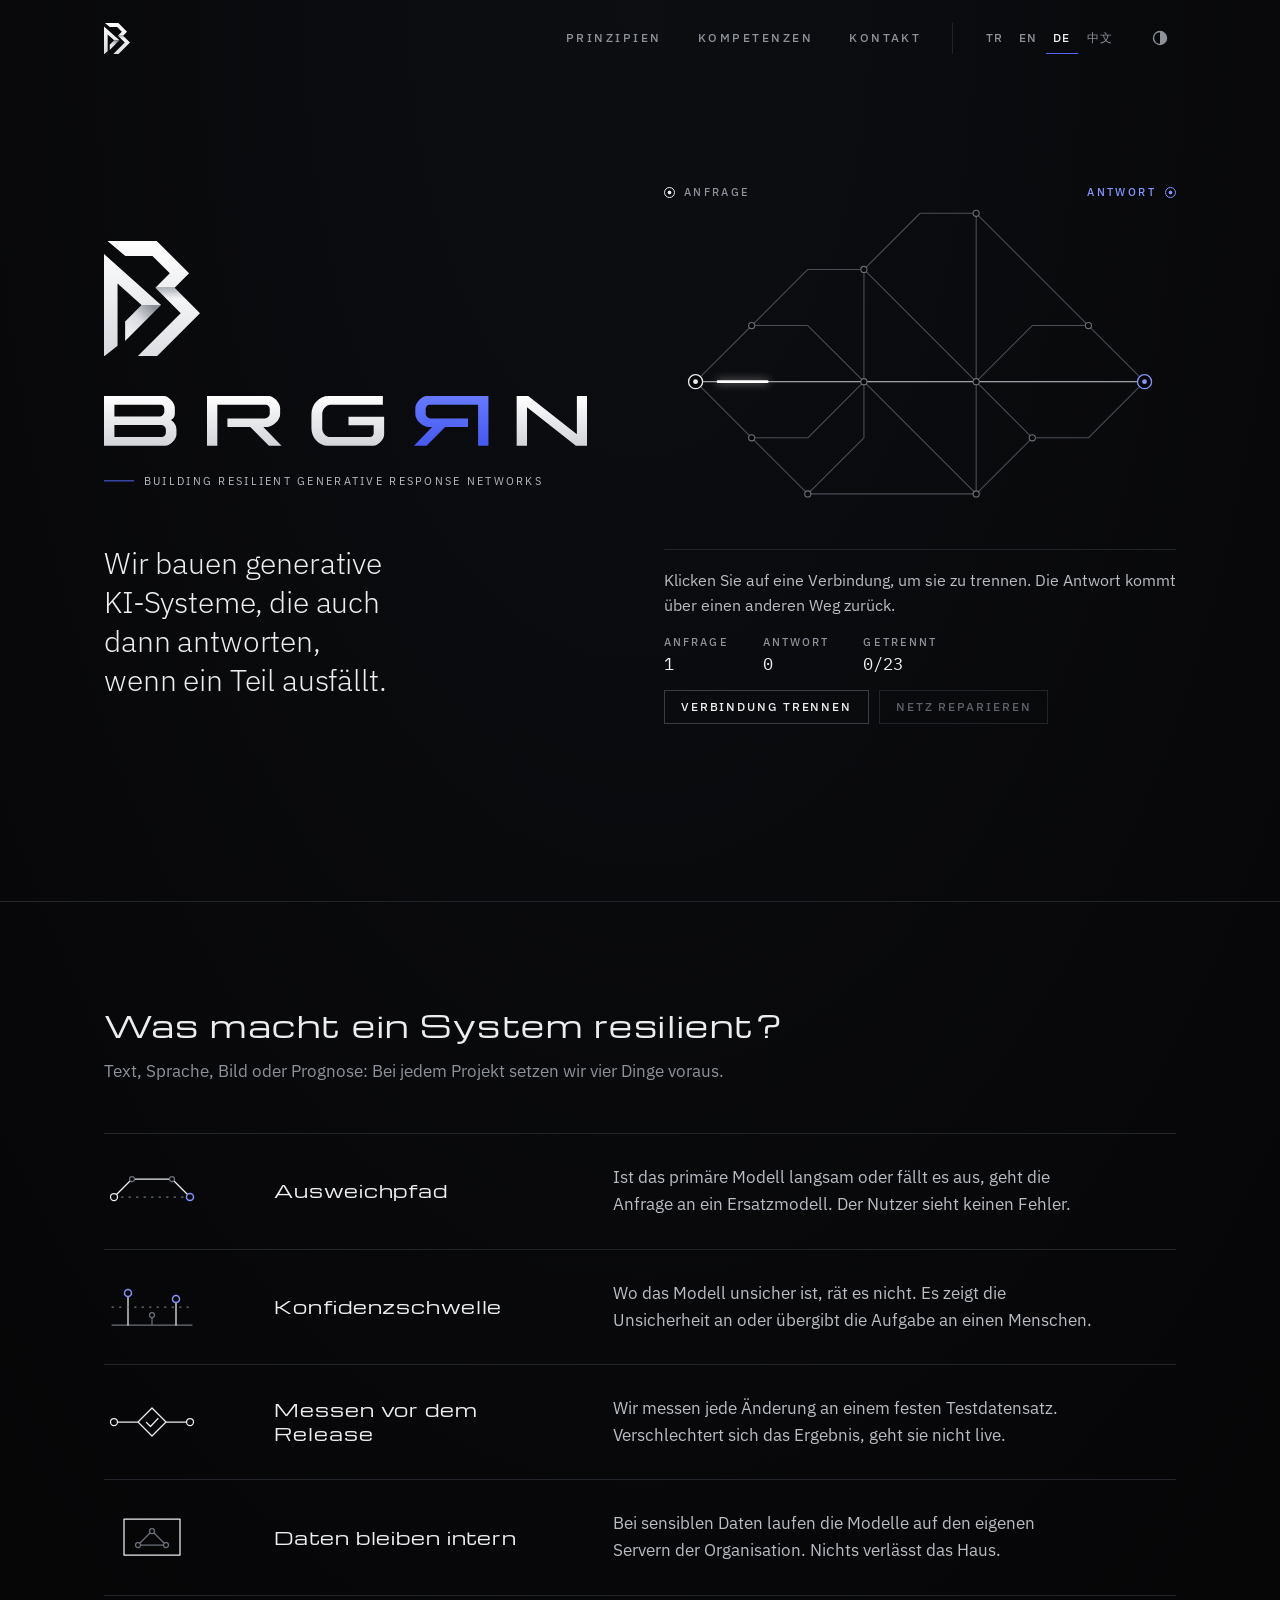
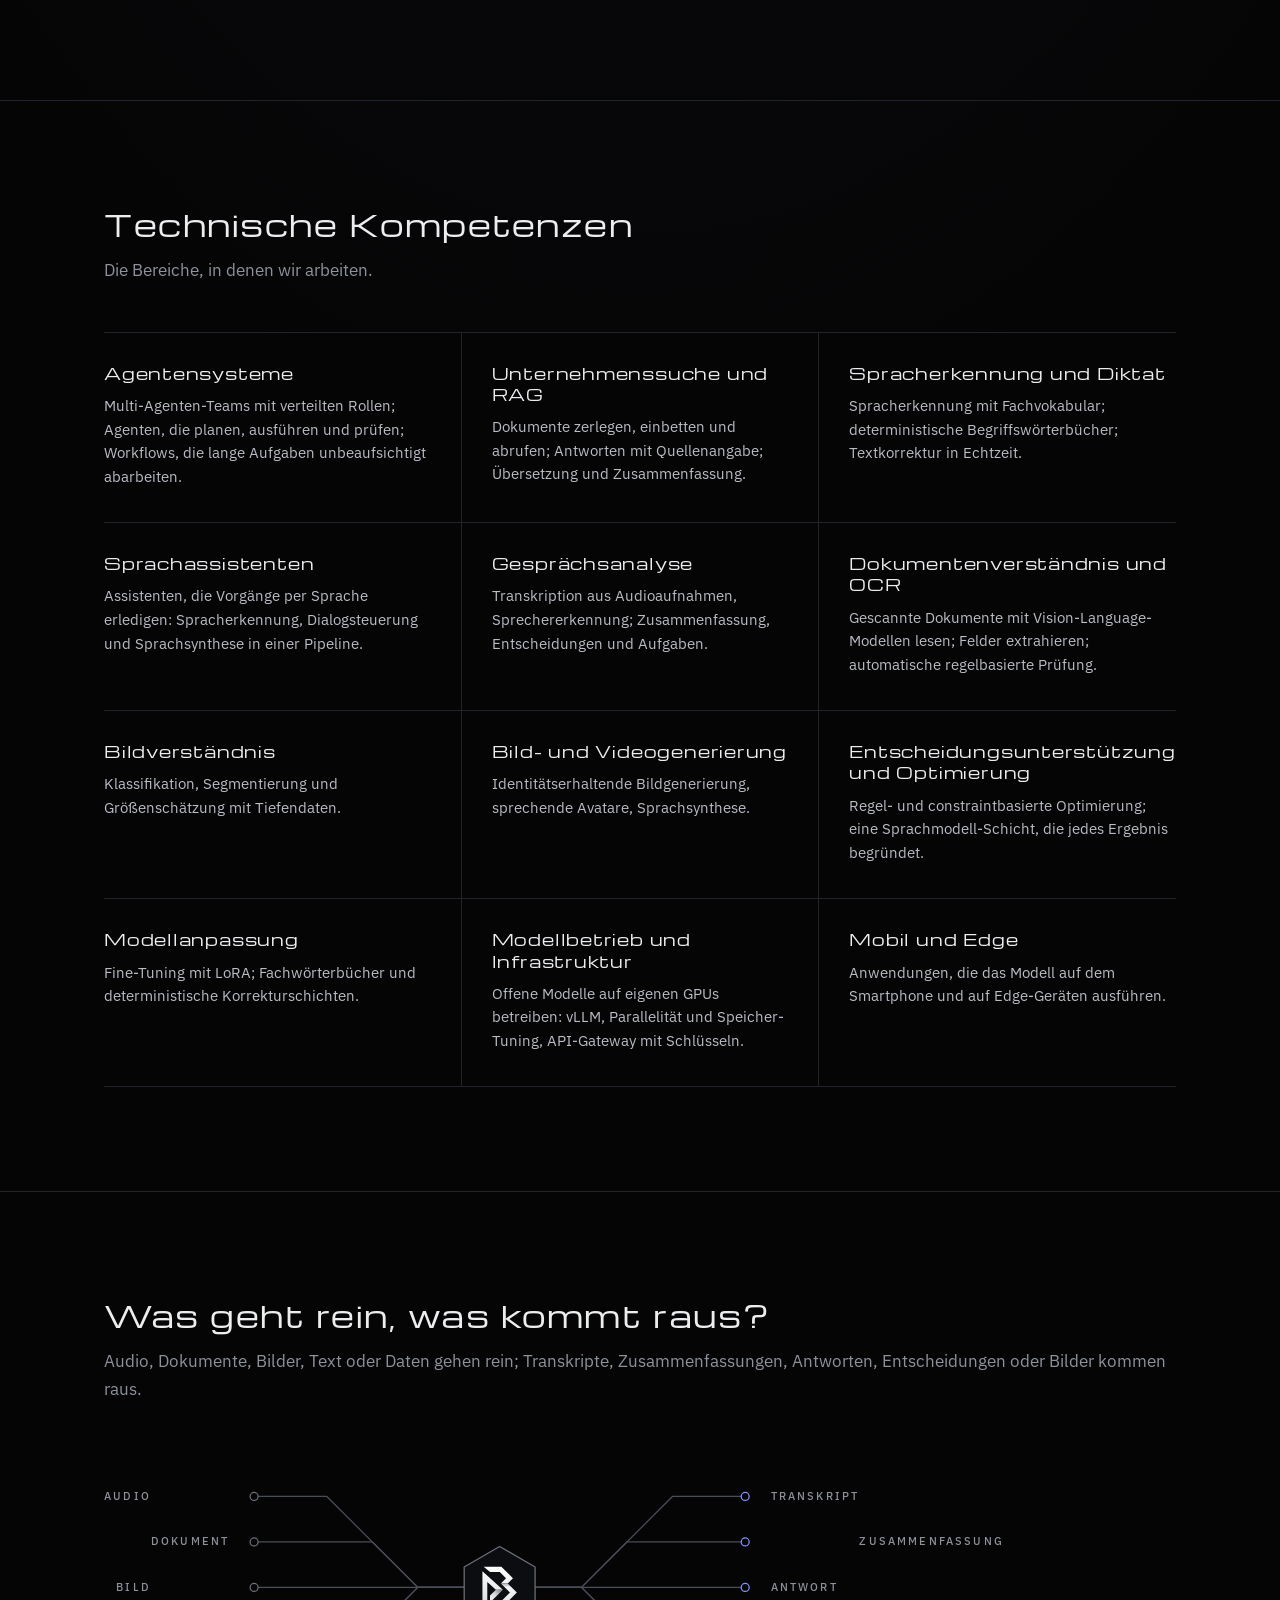
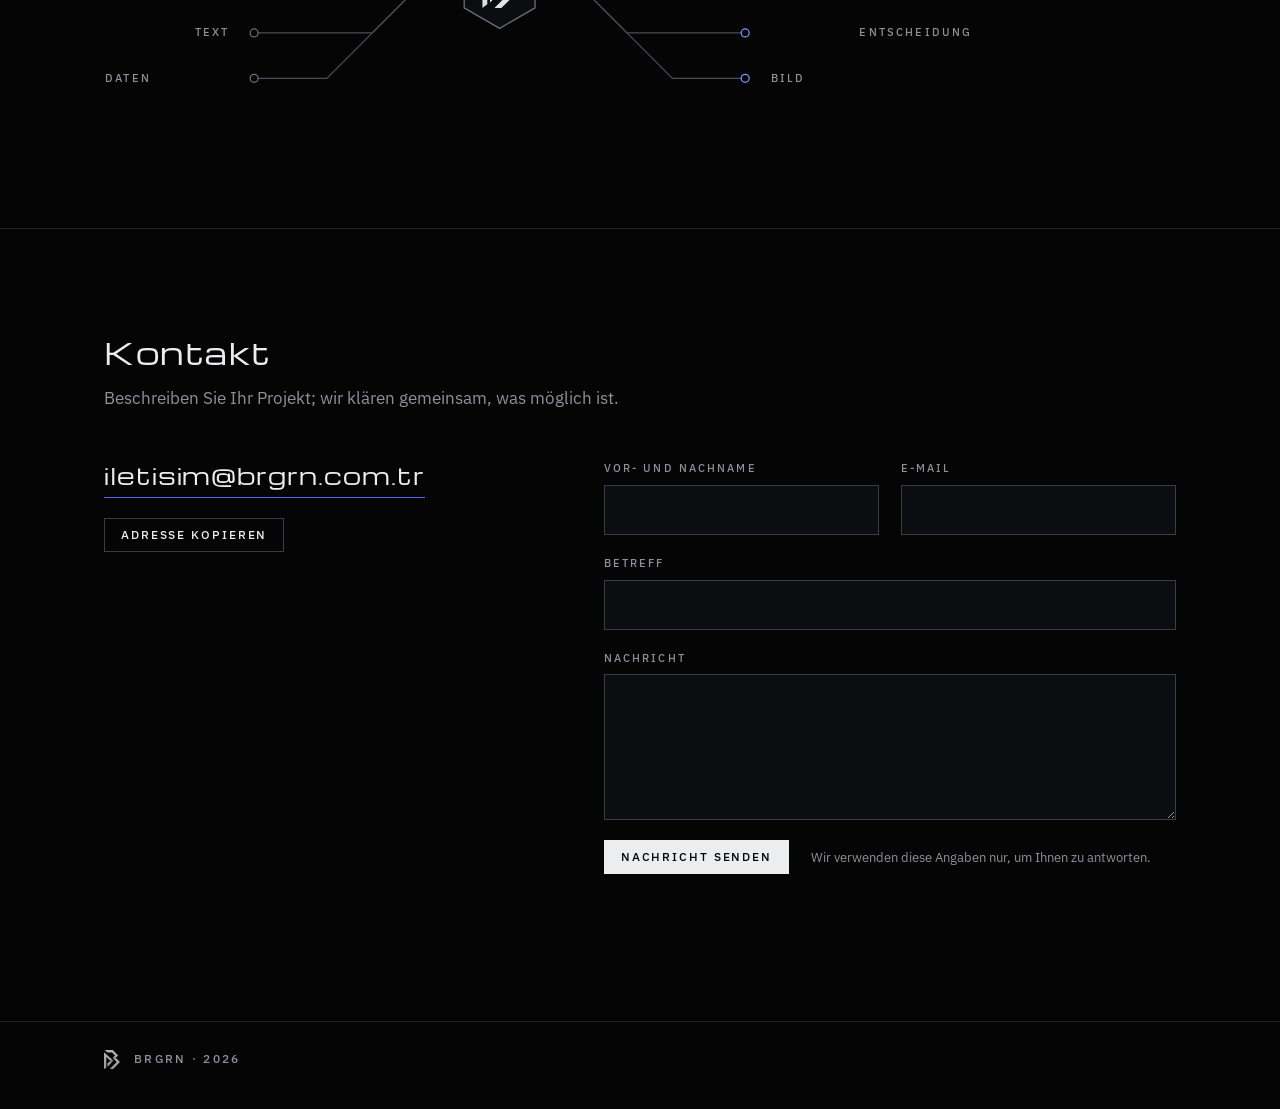
==== commit 701e2e86: "İletişim formu doğrudan gönderime açıldı Form hizmetinin erişim anahtarı eklendi; mesajlar artık pos" ====
--- a/de/index.html
+++ b/de/index.html
@@ -233,7 +233,7 @@
         <a class="contact__mail" href="mailto:iletisim@brgrn.com.tr">iletisim@brgrn.com.tr</a>
         <button type="button" class="btn" aria-live="polite" data-copy="iletisim@brgrn.com.tr" data-copied="Kopiert" data-failed="Kopieren fehlgeschlagen">Adresse kopieren</button>
       </div>
-      <form class="form" action="mailto:iletisim@brgrn.com.tr" method="post" enctype="text/plain" data-form data-to="iletisim@brgrn.com.tr" data-endpoint="https://api.web3forms.com/submit" data-key="">
+      <form class="form" action="mailto:iletisim@brgrn.com.tr" method="post" enctype="text/plain" data-form data-to="iletisim@brgrn.com.tr" data-endpoint="https://api.web3forms.com/submit" data-key="6263e61d-820e-4bec-a939-a9ad86c16db8">
         <div class="form__pair">
           <label class="form__field"><span>Vor- und Nachname</span><input type="text" name="name" autocomplete="name" required maxlength="120"></label>
           <label class="form__field"><span>E-Mail</span><input type="email" name="email" autocomplete="email" required maxlength="160"></label>
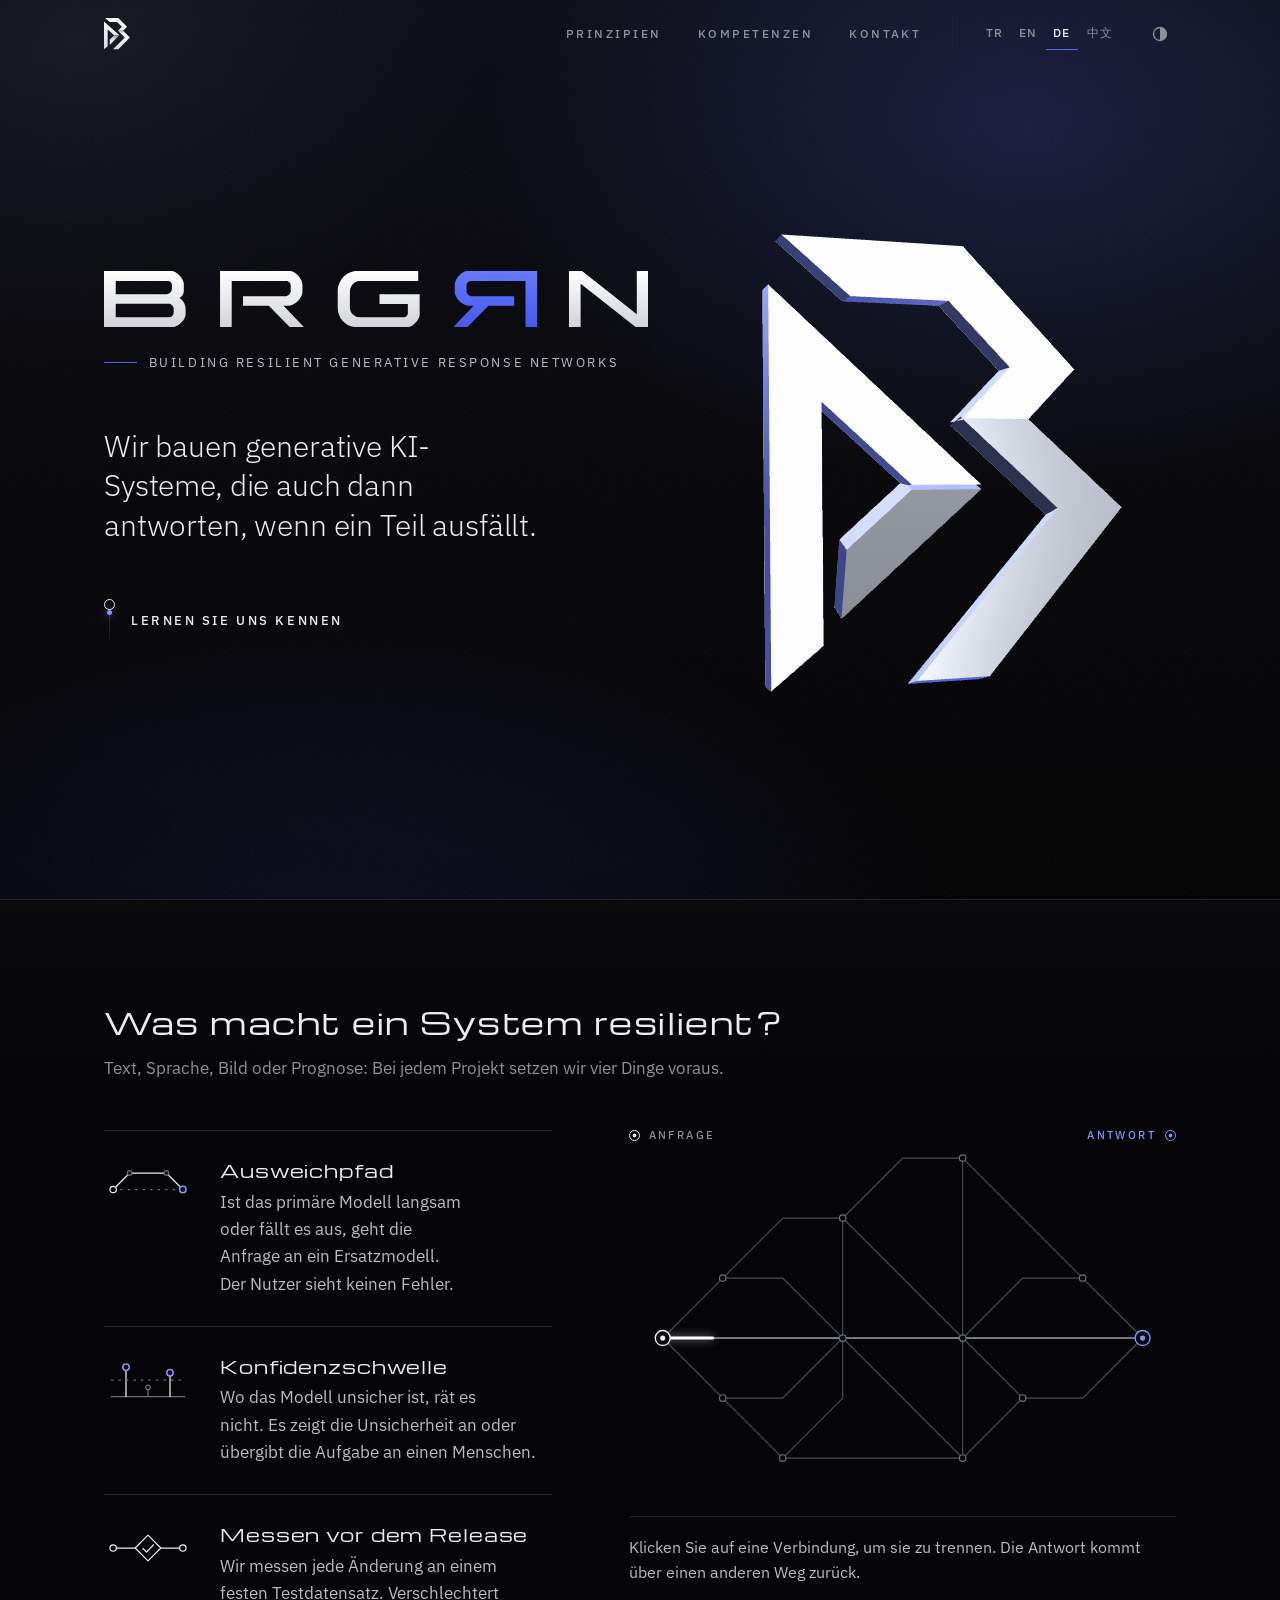
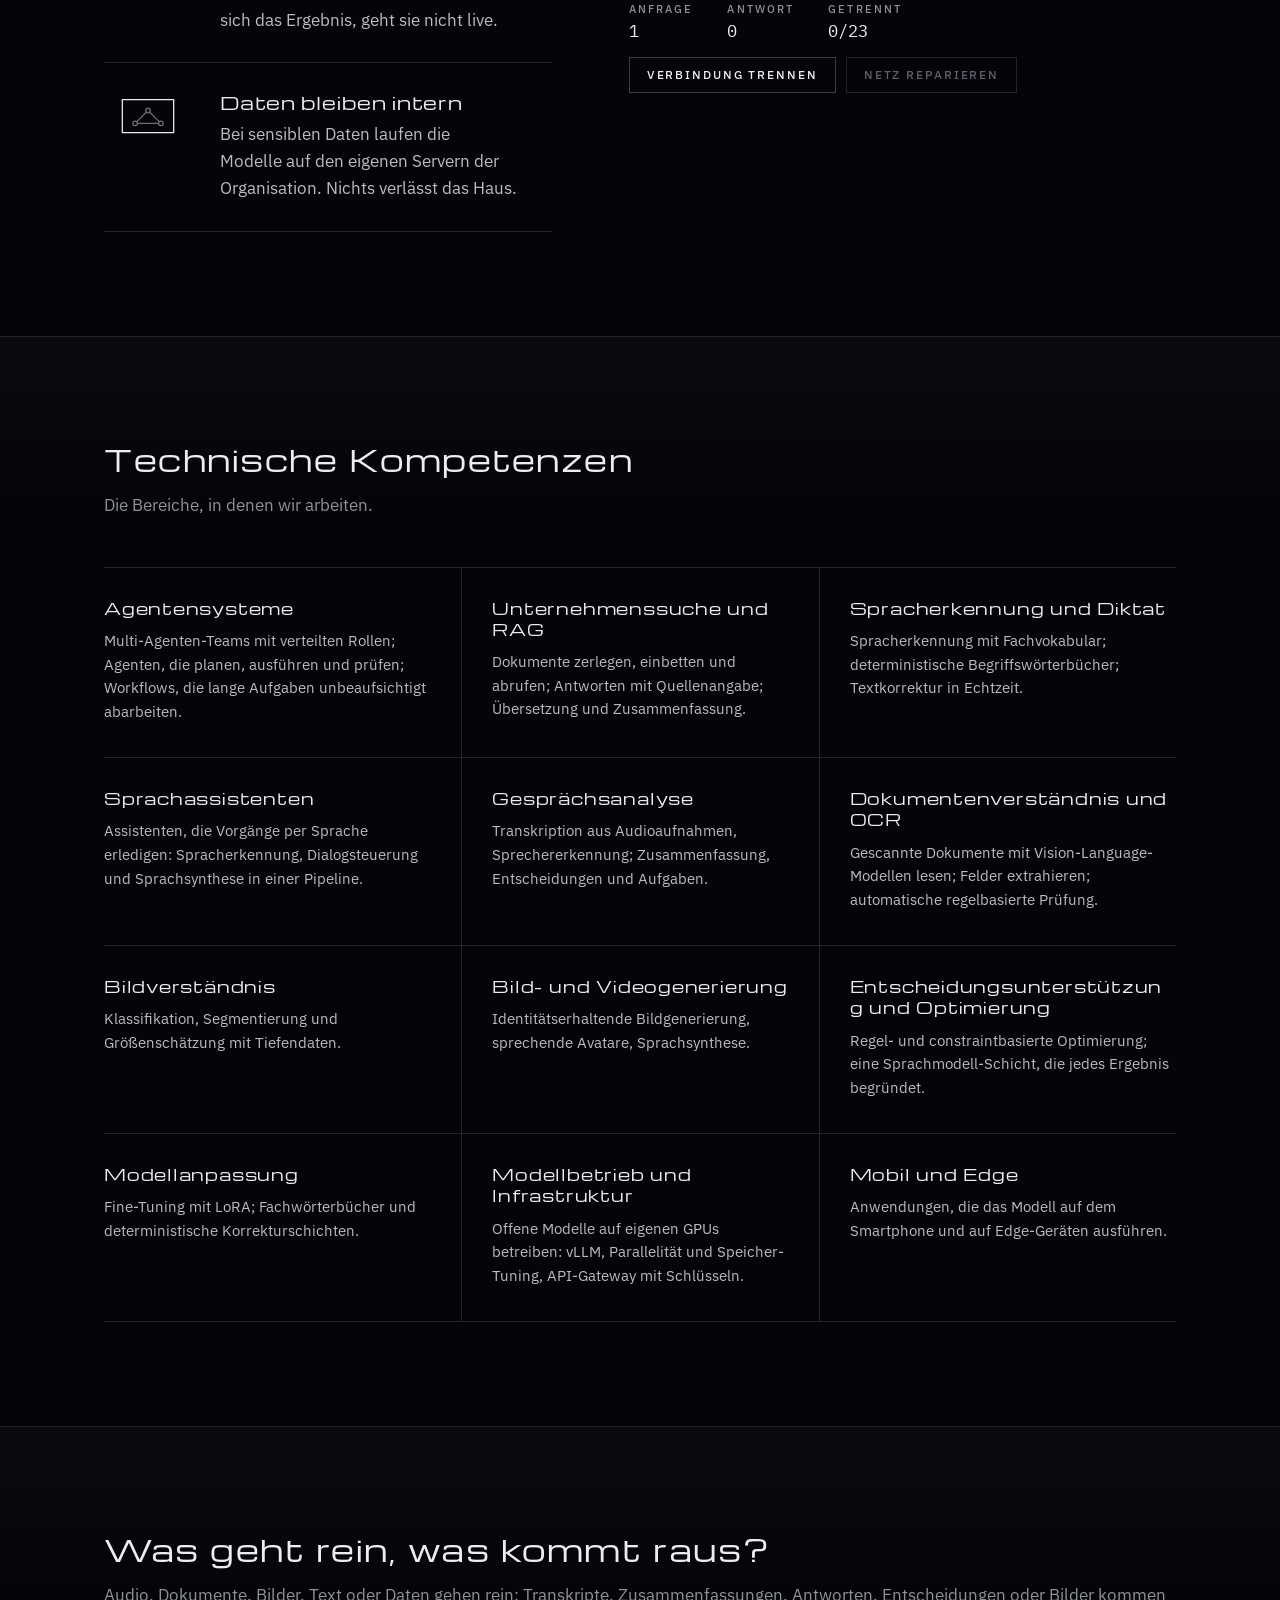
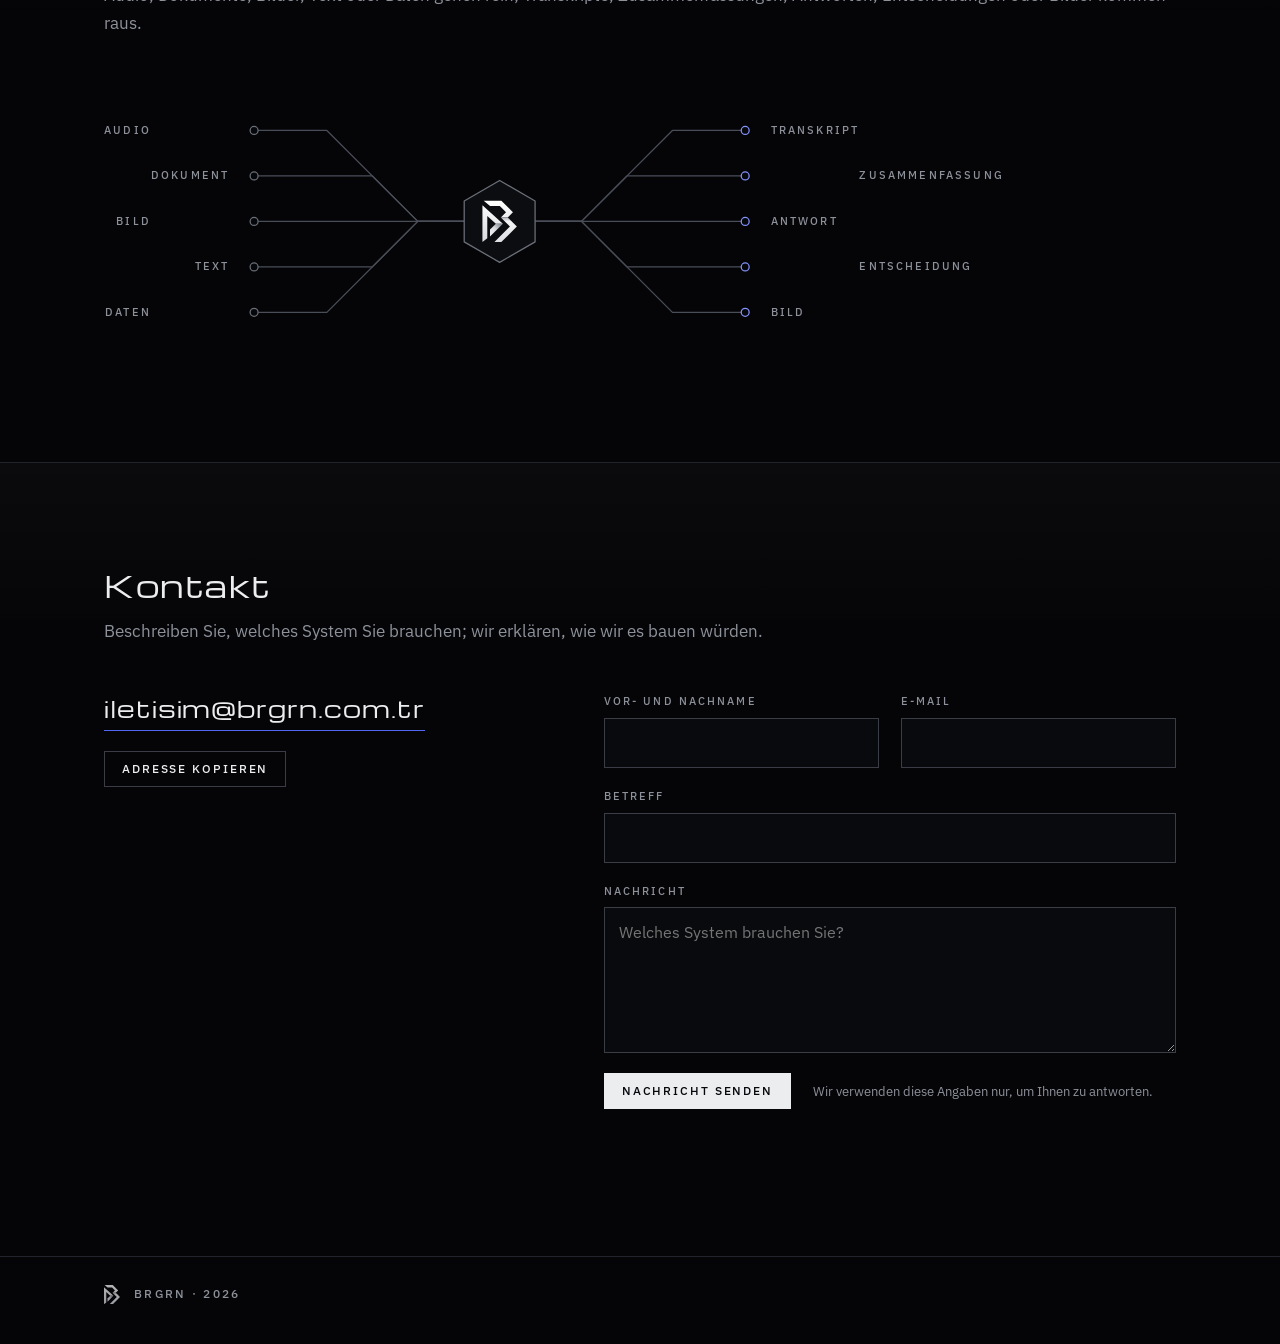
==== commit bdda1b45: "Derinlikli zemin, katlanan metal amblem ve hareketli bölümler - Düz zemin yerine logonun mavisinden " ====
--- a/de/index.html
+++ b/de/index.html
@@ -6,7 +6,7 @@
 <meta name="viewport" content="width=device-width, initial-scale=1">
 <title>BRGRN — Building Resilient Generative Response Networks</title>
 <meta name="description" content="BRGRN baut generative KI-Systeme, die auch dann antworten, wenn ein Teil ausfällt.">
-<meta name="theme-color" content="#050506">
+<meta name="theme-color" content="#050508">
 <meta name="color-scheme" content="dark light">
 <link rel="canonical" href="https://brgrn.com.tr/de/">
 <link rel="alternate" hreflang="tr" href="https://brgrn.com.tr/">
@@ -31,7 +31,7 @@
 <link rel="apple-touch-icon" href="../assets/img/apple-touch-icon.png">
 <link rel="preload" href="../assets/fonts/ibm-plex-sans-latin-400.woff2" as="font" type="font/woff2" crossorigin>
 <link rel="preload" href="../assets/fonts/michroma-latin-400.woff2" as="font" type="font/woff2" crossorigin>
-<link rel="stylesheet" href="../assets/css/site.css?v=9">
+<link rel="stylesheet" href="../assets/css/site.css?v=16">
 <script>(function () { var d = document.documentElement; d.className = 'js'; try { if (localStorage.getItem('brgrn-tema') === 'light') d.setAttribute('data-theme', 'light'); } catch (e) {} })();</script>
 </head>
 <body>
@@ -54,9 +54,12 @@
   </defs>
 </svg>
 
+<canvas class="scene" data-scene aria-hidden="true"></canvas>
+
 <a class="skip" href="#icerik">Zum Inhalt springen</a>
 
 <header class="top">
+<div class="top__in">
   <a class="top__home" href="../" aria-label="BRGRN Startseite">
     <svg class="top__mark" viewBox="0 0 189.25 227.6" aria-hidden="true"><use href="#brgrn-mark"/></svg>
   </a>
@@ -74,49 +77,35 @@
   <button type="button" class="top__theme" data-theme-toggle aria-pressed="false" aria-label="Zwischen hellem und dunklem Design wechseln" title="Zwischen hellem und dunklem Design wechseln">
     <svg viewBox="0 0 20 20" aria-hidden="true"><circle cx="10" cy="10" r="7.25"/><path d="M10 2.75a7.25 7.25 0 0 1 0 14.5z"/></svg>
   </button>
+</div>
 </header>
 
 <main id="icerik">
 
   <section class="hero" aria-labelledby="baslik">
     <div class="hero__id">
-      <svg class="hero__mark rise" style="--d:0" viewBox="0 0 189.25 227.6" aria-hidden="true"><use href="#brgrn-mark"/></svg>
-      <h1 class="hero__word rise" style="--d:1" id="baslik">
+      <h1 class="hero__word rise" style="--d:0" id="baslik">
         <svg viewBox="0 0 710.1 73.2" role="img" aria-label="BRGRN"><use href="#brgrn-word"/></svg>
       </h1>
-      <p class="tagline rise" style="--d:2" lang="en"><span>Building Resilient Generative Response Networks</span></p>
-      <p class="lede rise" style="--d:3">Wir bauen generative KI-Systeme, die auch dann antworten, wenn ein Teil ausfällt.</p>
-    </div>
-
-    <figure class="net rise" style="--d:4" data-net>
-      <div class="net__stage">
-        <svg viewBox="0 0 584 388" role="img" aria-label="Ein Netz aus zwölf Knoten. Die Anfrage läuft von links nach rechts, die Antwort kommt in Blau zurück."></svg>
-        <span class="net__tag net__tag--req" aria-hidden="true">Anfrage</span>
-        <span class="net__tag net__tag--res" aria-hidden="true">Antwort</span>
-      </div>
-      <figcaption class="net__panel">
-        <p class="net__hint">Klicken Sie auf eine Verbindung, um sie zu trennen. Die Antwort kommt über einen anderen Weg zurück.</p>
-        <div class="net__row">
-          <dl class="net__read">
-            <div data-net-live><dt>Anfrage</dt><dd data-net-sent>0</dd></div>
-            <div data-net-live><dt>Antwort</dt><dd data-net-answered>0</dd></div>
-            <div><dt>Getrennt</dt><dd data-net-cut>0/23</dd></div>
-          </dl>
-          <div class="net__actions">
-            <button type="button" class="btn" data-net-break>Verbindung trennen</button>
-            <button type="button" class="btn" data-net-heal disabled>Netz reparieren</button>
-          </div>
-        </div>
-        <p class="net__status" role="status" data-net-status></p>
-      </figcaption>
-    </figure>
-  </section>
-
-  <section class="band" id="ilkeler" aria-labelledby="ilkeler-baslik">
-    <h2 class="band__title" id="ilkeler-baslik">Was macht ein System resilient?</h2>
-    <p class="band__lead">Text, Sprache, Bild oder Prognose: Bei jedem Projekt setzen wir vier Dinge voraus.</p>
-    <ul class="rules">
-      <li class="rule">
+      <p class="tagline rise" style="--d:1" lang="en"><span>Building Resilient Generative Response Networks</span></p>
+      <p class="lede rise" style="--d:2">Wir bauen generative KI-Systeme, die auch dann antworten, wenn ein Teil ausfällt.</p>
+      <a class="more rise" style="--d:3" href="#ilkeler">
+        <span class="more__track" aria-hidden="true"><span class="more__dot"></span></span>
+        <span class="more__text">Lernen Sie uns kennen</span>
+      </a>
+    </div>
+    <!-- Metal amblem bu SVG'nin tam üstünde çizilir; sahne çalışmazsa SVG görünür kalır -->
+    <div class="hero__stage rise" style="--d:1" aria-hidden="true">
+      <svg class="hero__mark" viewBox="0 0 189.25 227.6" data-scene-anchor><use href="#brgrn-mark"/></svg>
+    </div>
+  </section>
+
+  <section class="band" data-line id="ilkeler" aria-labelledby="ilkeler-baslik">
+    <h2 class="band__title" data-reveal id="ilkeler-baslik"><span>Was macht ein System resilient?</span></h2>
+    <p class="band__lead" data-reveal style="--i:1">Text, Sprache, Bild oder Prognose: Bei jedem Projekt setzen wir vier Dinge voraus.</p>
+    <div class="band__box proof">
+      <ul class="rules">
+        <li class="rule" data-reveal style="--i:0">
         <svg class="rule__fig" viewBox="0 0 96 48" aria-hidden="true">
           <path class="ln off" d="M10 30H86"/>
           <path class="ln on" d="M10 30L28 12H68L86 30"/>
@@ -126,7 +115,7 @@
         <h3 class="rule__name">Ausweichpfad</h3>
         <p class="rule__text">Ist das primäre Modell langsam oder fällt es aus, geht die Anfrage an ein Ersatzmodell. Der Nutzer sieht keinen Fehler.</p>
       </li>
-      <li class="rule">
+        <li class="rule" data-reveal style="--i:1">
         <svg class="rule__fig" viewBox="0 0 96 48" aria-hidden="true">
           <path class="ln" d="M8 42H88M48 42V34.5"/>
           <path class="ln on" d="M24 42V13.5M72 42V19.5"/>
@@ -137,7 +126,7 @@
         <h3 class="rule__name">Konfidenzschwelle</h3>
         <p class="rule__text">Wo das Modell unsicher ist, rät es nicht. Es zeigt die Unsicherheit an oder übergibt die Aufgabe an einen Menschen.</p>
       </li>
-      <li class="rule">
+        <li class="rule" data-reveal style="--i:2">
         <svg class="rule__fig" viewBox="0 0 96 48" aria-hidden="true">
           <path class="ln on" d="M10 24H34L48 10L62 24L48 38L34 24M62 24H82"/>
           <path class="ln on" d="M42.5 24.5L46.5 28.5L54 20.5"/>
@@ -146,7 +135,7 @@
         <h3 class="rule__name">Messen vor dem Release</h3>
         <p class="rule__text">Wir messen jede Änderung an einem festen Testdatensatz. Verschlechtert sich das Ergebnis, geht sie nicht live.</p>
       </li>
-      <li class="rule">
+        <li class="rule" data-reveal style="--i:3">
         <svg class="rule__fig" viewBox="0 0 96 48" aria-hidden="true">
           <path class="ln on" d="M20 6H76V42H20Z"/>
           <path class="ln" d="M34 32L48 18L62 32Z"/>
@@ -155,59 +144,82 @@
         <h3 class="rule__name">Daten bleiben intern</h3>
         <p class="rule__text">Bei sensiblen Daten laufen die Modelle auf den eigenen Servern der Organisation. Nichts verlässt das Haus.</p>
       </li>
-    </ul>
-  </section>
-
-  <section class="band" id="birikim" aria-labelledby="birikim-baslik">
-    <h2 class="band__title" id="birikim-baslik">Technische Kompetenzen</h2>
-    <p class="band__lead">Die Bereiche, in denen wir arbeiten.</p>
+      </ul>
+      <figure class="net" data-net data-reveal style="--i:2">
+        <div class="net__stage">
+          <svg viewBox="0 0 584 388" role="img" aria-label="Ein Netz aus zwölf Knoten. Die Anfrage läuft von links nach rechts, die Antwort kommt in Blau zurück."></svg>
+          <span class="net__tag net__tag--req" aria-hidden="true">Anfrage</span>
+          <span class="net__tag net__tag--res" aria-hidden="true">Antwort</span>
+        </div>
+        <figcaption class="net__panel">
+          <p class="net__hint">Klicken Sie auf eine Verbindung, um sie zu trennen. Die Antwort kommt über einen anderen Weg zurück.</p>
+          <div class="net__row">
+            <dl class="net__read">
+              <div data-net-live><dt>Anfrage</dt><dd data-net-sent>0</dd></div>
+              <div data-net-live><dt>Antwort</dt><dd data-net-answered>0</dd></div>
+              <div><dt>Getrennt</dt><dd data-net-cut>0/23</dd></div>
+            </dl>
+            <div class="net__actions">
+              <button type="button" class="btn" data-net-break>Verbindung trennen</button>
+              <button type="button" class="btn" data-net-heal disabled>Netz reparieren</button>
+            </div>
+          </div>
+          <p class="net__status" role="status" data-net-status></p>
+        </figcaption>
+      </figure>
+    </div>
+  </section>
+
+  <section class="band" data-line id="birikim" aria-labelledby="birikim-baslik">
+    <h2 class="band__title" data-reveal id="birikim-baslik"><span>Technische Kompetenzen</span></h2>
+    <p class="band__lead" data-reveal style="--i:1">Die Bereiche, in denen wir arbeiten.</p>
     <div class="band__box">
       <ul class="fields">
-        <li class="field">
+        <li class="field" data-reveal style="--i:0">
           <h3 class="field__name">Agentensysteme</h3>
           <p class="field__text">Multi-Agenten-Teams mit verteilten Rollen; Agenten, die planen, ausführen und prüfen; Workflows, die lange Aufgaben unbeaufsichtigt abarbeiten.</p>
         </li>
-        <li class="field">
+        <li class="field" data-reveal style="--i:1">
           <h3 class="field__name">Unternehmenssuche und RAG</h3>
           <p class="field__text">Dokumente zerlegen, einbetten und abrufen; Antworten mit Quellenangabe; Übersetzung und Zusammenfassung.</p>
         </li>
-        <li class="field">
+        <li class="field" data-reveal style="--i:2">
           <h3 class="field__name">Spracherkennung und Diktat</h3>
           <p class="field__text">Spracherkennung mit Fachvokabular; deterministische Begriffswörterbücher; Textkorrektur in Echtzeit.</p>
         </li>
-        <li class="field">
+        <li class="field" data-reveal style="--i:0">
           <h3 class="field__name">Sprachassistenten</h3>
           <p class="field__text">Assistenten, die Vorgänge per Sprache erledigen: Spracherkennung, Dialogsteuerung und Sprachsynthese in einer Pipeline.</p>
         </li>
-        <li class="field">
+        <li class="field" data-reveal style="--i:1">
           <h3 class="field__name">Gesprächsanalyse</h3>
           <p class="field__text">Transkription aus Audioaufnahmen, Sprechererkennung; Zusammenfassung, Entscheidungen und Aufgaben.</p>
         </li>
-        <li class="field">
+        <li class="field" data-reveal style="--i:2">
           <h3 class="field__name">Dokumentenverständnis und OCR</h3>
           <p class="field__text">Gescannte Dokumente mit Vision-Language-Modellen lesen; Felder extrahieren; automatische regelbasierte Prüfung.</p>
         </li>
-        <li class="field">
+        <li class="field" data-reveal style="--i:0">
           <h3 class="field__name">Bildverständnis</h3>
           <p class="field__text">Klassifikation, Segmentierung und Größenschätzung mit Tiefendaten.</p>
         </li>
-        <li class="field">
+        <li class="field" data-reveal style="--i:1">
           <h3 class="field__name">Bild- und Videogenerierung</h3>
           <p class="field__text">Identitätserhaltende Bildgenerierung, sprechende Avatare, Sprachsynthese.</p>
         </li>
-        <li class="field">
+        <li class="field" data-reveal style="--i:2">
           <h3 class="field__name">Entscheidungsunterstützung und Optimierung</h3>
           <p class="field__text">Regel- und constraintbasierte Optimierung; eine Sprachmodell-Schicht, die jedes Ergebnis begründet.</p>
         </li>
-        <li class="field">
+        <li class="field" data-reveal style="--i:0">
           <h3 class="field__name">Modellanpassung</h3>
           <p class="field__text">Fine-Tuning mit LoRA; Fachwörterbücher und deterministische Korrekturschichten.</p>
         </li>
-        <li class="field">
+        <li class="field" data-reveal style="--i:1">
           <h3 class="field__name">Modellbetrieb und Infrastruktur</h3>
           <p class="field__text">Offene Modelle auf eigenen GPUs betreiben: vLLM, Parallelität und Speicher-Tuning, API-Gateway mit Schlüsseln.</p>
         </li>
-        <li class="field">
+        <li class="field" data-reveal style="--i:2">
           <h3 class="field__name">Mobil und Edge</h3>
           <p class="field__text">Anwendungen, die das Modell auf dem Smartphone und auf Edge-Geräten ausführen.</p>
         </li>
@@ -215,31 +227,31 @@
     </div>
   </section>
 
-  <section class="band" id="akis" aria-labelledby="akis-baslik">
-    <h2 class="band__title" id="akis-baslik">Was geht rein, was kommt raus?</h2>
-    <p class="band__lead">Audio, Dokumente, Bilder, Text oder Daten gehen rein; Transkripte, Zusammenfassungen, Antworten, Entscheidungen oder Bilder kommen raus.</p>
+  <section class="band" data-line id="akis" aria-labelledby="akis-baslik">
+    <h2 class="band__title" data-reveal id="akis-baslik"><span>Was geht rein, was kommt raus?</span></h2>
+    <p class="band__lead" data-reveal style="--i:1">Audio, Dokumente, Bilder, Text oder Daten gehen rein; Transkripte, Zusammenfassungen, Antworten, Entscheidungen oder Bilder kommen raus.</p>
     <div class="band__box">
-      <figure class="flow" data-flow>
+      <figure class="flow" data-flow data-reveal style="--i:2">
         <svg viewBox="0 0 448 240" role="img" aria-label="Fünf Eingabearten fließen in das BRGRN-Zeichen in der Mitte und verlassen es als eine von fünf Ausgabearten."></svg>
       </figure>
     </div>
   </section>
 
-  <section class="band" id="iletisim" aria-labelledby="iletisim-baslik">
-    <h2 class="band__title" id="iletisim-baslik">Kontakt</h2>
-    <p class="band__lead">Beschreiben Sie Ihr Projekt; wir klären gemeinsam, was möglich ist.</p>
+  <section class="band" data-line id="iletisim" aria-labelledby="iletisim-baslik">
+    <h2 class="band__title" data-reveal id="iletisim-baslik"><span>Kontakt</span></h2>
+    <p class="band__lead" data-reveal style="--i:1">Beschreiben Sie, welches System Sie brauchen; wir erklären, wie wir es bauen würden.</p>
     <div class="band__box contact">
-      <div class="contact__direct">
+      <div class="contact__direct" data-reveal style="--i:2">
         <a class="contact__mail" href="mailto:iletisim@brgrn.com.tr">iletisim@brgrn.com.tr</a>
         <button type="button" class="btn" aria-live="polite" data-copy="iletisim@brgrn.com.tr" data-copied="Kopiert" data-failed="Kopieren fehlgeschlagen">Adresse kopieren</button>
       </div>
-      <form class="form" action="mailto:iletisim@brgrn.com.tr" method="post" enctype="text/plain" data-form data-to="iletisim@brgrn.com.tr" data-endpoint="https://api.web3forms.com/submit" data-key="6263e61d-820e-4bec-a939-a9ad86c16db8">
+      <form class="form" data-reveal style="--i:3" action="mailto:iletisim@brgrn.com.tr" method="post" enctype="text/plain" data-form data-to="iletisim@brgrn.com.tr" data-endpoint="https://api.web3forms.com/submit" data-key="6263e61d-820e-4bec-a939-a9ad86c16db8">
         <div class="form__pair">
           <label class="form__field"><span>Vor- und Nachname</span><input type="text" name="name" autocomplete="name" required maxlength="120"></label>
           <label class="form__field"><span>E-Mail</span><input type="email" name="email" autocomplete="email" required maxlength="160"></label>
         </div>
         <label class="form__field"><span>Betreff</span><input type="text" name="subject" required maxlength="160"></label>
-        <label class="form__field"><span>Nachricht</span><textarea name="message" rows="5" required maxlength="5000"></textarea></label>
+        <label class="form__field"><span>Nachricht</span><textarea name="message" rows="5" required maxlength="5000" placeholder="Welches System brauchen Sie?"></textarea></label>
         <input type="checkbox" name="botcheck" class="form__trap" tabindex="-1" autocomplete="off" aria-hidden="true">
         <div class="form__foot">
           <button type="submit" class="btn btn--main">Nachricht senden</button>
@@ -260,9 +272,11 @@
 </footer>
 
 <script type="application/json" id="i18n">{"net": {"down": "Kein Weg mehr frei. Warten auf Reparatur.", "rerouted": "Verbindung getrennt. Die Antwort nimmt einen anderen Weg.", "unaffected": "Verbindung getrennt. Der genutzte Weg ist nicht betroffen.", "healed_hand": "Verbindung repariert.", "healed_self": "Die Verbindung hat sich selbst repariert.", "healed_all": "Netz repariert."}, "flow": {"in": ["Audio", "Dokument", "Bild", "Text", "Daten"], "out": ["Transkript", "Zusammenfassung", "Antwort", "Entscheidung", "Bild"]}, "form": {"sending": "Wird gesendet…", "sent": "Ihre Nachricht ist angekommen. Wir antworten an die angegebene E-Mail-Adresse.", "failed": "Die Nachricht konnte nicht gesendet werden. Versuchen Sie es erneut oder schreiben Sie direkt an iletisim@brgrn.com.tr.", "mailto": "Ihr E-Mail-Programm wurde geöffnet. Schließen Sie den Versand dort ab."}}</script>
-<script src="../assets/js/theme.js?v=9" defer></script>
-<script src="../assets/js/network.js?v=9" defer></script>
-<script src="../assets/js/flow.js?v=9" defer></script>
-<script src="../assets/js/contact.js?v=9" defer></script>
+<script src="../assets/js/theme.js?v=16" defer></script>
+<script src="../assets/js/scene.js?v=16" defer></script>
+<script src="../assets/js/reveal.js?v=16" defer></script>
+<script src="../assets/js/network.js?v=16" defer></script>
+<script src="../assets/js/flow.js?v=16" defer></script>
+<script src="../assets/js/contact.js?v=16" defer></script>
 </body>
 </html>
--- a/assets/css/site.css
+++ b/assets/css/site.css
@@ -39,8 +39,15 @@
 :root {
   /* Koyu tema (varsayılan, logonun kendi zemini). Açık tema aşağıda aynı adları yeniden tanımlar. */
   color-scheme: dark;
-  --void: #050506;          /* zemin */
-  --glow: #0d0e12;          /* sayfa başındaki hafif aydınlık */
+  --void: #06070b;          /* zeminin ortalama tonu (düğüm içleri, dolu düğme yazısı) */
+  /* Fon: üç yumuşak ışık + kenarlarda kararma. Renkler logonun mavisinden ve çelik grisinden. */
+  --base-a: #090a12; --base-b: #050508; --base-c: #020203;
+  --light-a: rgba(82, 102, 245, .20);    /* sağ üst, mavi */
+  --light-b: rgba(150, 162, 196, .08);   /* sol üst, çelik */
+  --light-c: rgba(58, 72, 214, .15);     /* alttan yansıyan mavi */
+  --shade: rgba(0, 0, 0, .58);           /* kenar kararması */
+  --grain: .075;                         /* doku görünürlüğü */
+  --lift: rgba(255, 255, 255, .028);     /* bölümlerin üst kenarındaki ışık */
   --carbon: #0c0d10;        /* yükseltilmiş yüzey: giriş kutuları, akıştaki altıgen */
   --seam: #22242b;          /* ince çizgi */
   --edge: #3a3d46;          /* düğme ve kutu kenarı */
@@ -67,13 +74,17 @@
   --body: "IBM Plex Sans", system-ui, -apple-system, "Segoe UI", sans-serif;
   --mono: "IBM Plex Mono", ui-monospace, "SF Mono", Menlo, monospace;
 
+  --ease: cubic-bezier(.2, .7, .2, 1);
   --gutter: clamp(20px, 5vw, 64px);
   --wide: 1200px;
 }
 
 :root[data-theme="light"] {
   color-scheme: light;
-  --void: #f3f4f6; --glow: #ffffff; --carbon: #ffffff;
+  --void: #f1f2f5; --carbon: #ffffff;
+  --base-a: #fafbfd; --base-b: #f0f1f5; --base-c: #e6e8ee;
+  --light-a: rgba(82, 102, 245, .15); --light-b: rgba(255, 255, 255, .95); --light-c: rgba(82, 102, 245, .10);
+  --shade: rgba(40, 48, 92, .10); --grain: .05; --lift: rgba(255, 255, 255, .6);
   --seam: #dcdee4; --edge: #b4b8c1; --wire: #b0b4bd; --node: #7b808b;
   --mute: #9da1aa; --steel: #5b606b; --soft: #3d4049; --chrome: #0d0e12;
   --peak: #000000; --peak-glow: rgba(13, 14, 18, .28); --hover: rgba(0, 0, 0, .04);
@@ -88,13 +99,28 @@
 
 *, *::before, *::after { box-sizing: border-box; }
 html { -webkit-text-size-adjust: 100%; text-size-adjust: 100%; scroll-behavior: smooth; }
+html { background: var(--base-b); }
+/* Fon ekrana sabit: içerik ışıkların üzerinden kayar, derinlik buradan gelir */
+body::before, body::after { content: ""; position: fixed; top: 0; left: 0; right: 0; height: 100vh; height: 100lvh; z-index: -1; pointer-events: none; }
+body::before {
+  background:
+    radial-gradient(125% 95% at 50% 42%, transparent 52%, var(--shade) 100%),
+    radial-gradient(58% 56% at 80% 14%, var(--light-a), transparent 72%),
+    radial-gradient(46% 48% at 6% 4%, var(--light-b), transparent 70%),
+    radial-gradient(72% 58% at 26% 108%, var(--light-c), transparent 70%),
+    linear-gradient(180deg, var(--base-a) 0%, var(--base-b) 55%, var(--base-c) 100%);
+}
+/* İnce doku: geniş renk geçişlerinde bant oluşmasını önler */
+body::after {
+  opacity: var(--grain);
+  background-image: url("data:image/svg+xml,%3Csvg xmlns='http://www.w3.org/2000/svg' width='240' height='240'%3E%3Cfilter id='n'%3E%3CfeTurbulence type='fractalNoise' baseFrequency='.85' numOctaves='2' stitchTiles='stitch'/%3E%3CfeColorMatrix values='0 0 0 0 .5 0 0 0 0 .5 0 0 0 0 .5 0 0 0 .85 0'/%3E%3C/filter%3E%3Crect width='100%25' height='100%25' filter='url(%23n)'/%3E%3C/svg%3E");
+}
 body {
   margin: 0;
-  background: var(--void) radial-gradient(120% 70% at 50% 0%, var(--glow) 0%, var(--void) 70%) no-repeat;
   color: var(--chrome);
   font: 400 1.0625rem/1.6 var(--body);
   -webkit-font-smoothing: antialiased;
-  transition: background-color .3s, color .3s;
+  transition: color .3s;
 }
 h1, h2, h3, p, ul, dl, dd, figure { margin: 0; }
 a { color: inherit; }
@@ -105,18 +131,30 @@
 .skip:focus { top: 12px; }
 
 /* ---------- Üst şerit ---------- */
-.top {
+.top { position: sticky; top: 0; z-index: 20; border-bottom: 1px solid transparent; transition: background-color .35s, border-color .35s; }
+/* kaydırılınca şerit buzlu cam gibi içeriğin üstünde kalır */
+.top.is-stuck {
+  background: color-mix(in srgb, var(--base-b) 72%, transparent); border-bottom-color: var(--seam);
+  -webkit-backdrop-filter: blur(14px) saturate(1.3); backdrop-filter: blur(14px) saturate(1.3);
+}
+.top__in {
   display: flex; flex-wrap: wrap; align-items: center; gap: 12px clamp(14px, 3vw, 30px);
-  max-width: var(--wide); margin-inline: auto; padding: 22px var(--gutter);
+  max-width: var(--wide); margin-inline: auto; padding: 18px var(--gutter);
 }
 .top__mark { width: 26px; height: auto; }
 .top__nav { display: flex; gap: clamp(14px, 3vw, 36px); margin-left: auto; }
 .top__nav a {
+  position: relative; padding: 6px 0;
   font-size: .78rem; font-weight: 500; letter-spacing: .2em; text-transform: uppercase;
-  text-decoration: none; color: var(--steel); padding: 6px 0;
-  border-bottom: 1px solid transparent; transition: color .2s, border-color .2s;
-}
-.top__nav a:hover { color: var(--chrome); border-color: var(--response); }
+  text-decoration: none; color: var(--steel); transition: color .25s;
+}
+/* alt çizgi soldan sağa uzar */
+.top__nav a::after {
+  content: ""; position: absolute; left: 0; right: 0; bottom: 0; height: 1px; background: var(--response);
+  transform: scaleX(0); transform-origin: left; transition: transform .4s var(--ease);
+}
+.top__nav a:hover { color: var(--chrome); }
+.top__nav a:hover::after { transform: none; }
 .top__lang { display: flex; gap: 2px; padding-left: clamp(12px, 2.4vw, 26px); border-left: 1px solid var(--seam); }
 .top__lang a {
   padding: 6px 7px; font-size: .74rem; font-weight: 500; letter-spacing: .1em; text-decoration: none;
@@ -130,7 +168,8 @@
   border: 0; background: none; color: var(--steel); cursor: pointer; transition: color .2s;
 }
 .top__theme:hover { color: var(--chrome); }
-.top__theme svg { width: 18px; height: 18px; }
+.top__theme svg { width: 18px; height: 18px; transition: transform .6s var(--ease); }
+.top__theme[aria-pressed="true"] svg { transform: rotate(180deg); }
 .top__theme circle { fill: none; stroke: currentColor; stroke-width: 1.5; }
 .top__theme path { fill: currentColor; }
 .no-js .top__theme { display: none; }
@@ -142,17 +181,40 @@
 
 /* ---------- Giriş ---------- */
 .hero {
-  display: grid; grid-template-columns: minmax(0, 1fr) minmax(0, 1.06fr);
-  gap: clamp(32px, 6vw, 88px); align-items: center;
+  display: grid; grid-template-columns: minmax(0, 1.08fr) minmax(0, .92fr);
+  gap: clamp(28px, 5vw, 72px); align-items: center;
   max-width: var(--wide); margin-inline: auto;
-  padding: clamp(28px, 6vh, 72px) var(--gutter) clamp(56px, 10vh, 112px);
-  min-height: calc(100svh - 76px);
-}
-.no-js .hero { grid-template-columns: minmax(0, 1fr); }
+  padding: clamp(24px, 5vh, 64px) var(--gutter) clamp(56px, 10vh, 112px);
+  min-height: calc(100svh - 70px);
+}
 .hero__id { container-type: inline-size; }
-.hero__mark { width: clamp(60px, 8vw, 96px); height: auto; }
-.hero__word { margin-top: clamp(26px, 4vw, 40px); }
-.hero__word svg { width: min(100%, 500px); height: auto; }
+.hero__word svg { width: min(100%, 580px); height: auto; }
+/* Aşağı davet: halkadan çıkan mavi nokta aşağı süzülür (ağdaki "istek" işaretiyle aynı dil) */
+.more { display: inline-flex; align-items: center; gap: 16px; margin-top: clamp(34px, 4.6vw, 54px); color: var(--chrome); text-decoration: none; }
+.more__track { position: relative; flex: none; width: 11px; height: 46px; }
+.more__track::before { content: ""; position: absolute; left: 5px; top: 11px; bottom: 0; width: 1px; background: linear-gradient(var(--edge), transparent); }
+.more__track::after { content: ""; position: absolute; left: 0; top: 0; width: 11px; height: 11px; border-radius: 50%; border: 1.5px solid var(--chrome); }
+.more__dot { position: absolute; left: 3px; top: 22px; width: 5px; height: 5px; border-radius: 50%; background: var(--response-hi); box-shadow: 0 0 8px var(--response); }
+.more__text {
+  position: relative; padding: 6px 0;
+  font-size: .8rem; font-weight: 500; letter-spacing: .2em; text-transform: uppercase;
+}
+.more__text::after {
+  content: ""; position: absolute; left: 0; right: 0; bottom: 0; height: 1px; background: var(--response);
+  transform: scaleX(0); transform-origin: left; transition: transform .45s var(--ease);
+}
+.more:hover .more__text::after { transform: none; }
+@media (prefers-reduced-motion: no-preference) {
+  .more__dot { top: 11px; animation: more-fall 2.4s var(--ease) infinite; }
+  .more:hover .more__dot { animation-duration: 1.3s; }
+  @keyframes more-fall { 0% { transform: none; opacity: 0; } 18%, 72% { opacity: 1; } 100% { transform: translateY(30px); opacity: 0; } }
+}
+/* Amblem sahnesi: metal amblem bu SVG'nin tam üstünde çizilir; sahne çalışmıyorsa SVG görünür kalır */
+.hero__stage { display: grid; place-items: center; min-height: clamp(240px, 56vh, 600px); }
+.hero__mark { height: clamp(210px, 48vh, 470px); width: auto; transition: opacity .8s; }
+.gl-on .hero__mark { opacity: 0; }
+.scene { position: fixed; inset: 0; width: 100%; height: 100%; z-index: -1; pointer-events: none; }
+
 
 .tagline {
   display: flex; align-items: baseline; gap: .9em;
@@ -165,7 +227,7 @@
 .tagline::before { content: ""; flex: none; width: 2.6em; height: 1px; background: var(--response); transform: translateY(-.32em); }
 
 .lede {
-  margin-top: clamp(28px, 4.5vw, 52px); max-width: 24ch;
+  margin-top: clamp(28px, 4.5vw, 52px); max-width: 26ch;
   font-size: clamp(1.3rem, 1rem + 1.3vw, 1.85rem); font-weight: 300; line-height: 1.32; letter-spacing: -.005em;
   text-wrap: balance;
 }
@@ -223,16 +285,21 @@
 .net__status { min-height: 1.5em; margin-top: 12px; font: 400 .8rem/1.5 var(--mono); color: var(--steel); }
 
 .btn {
-  appearance: none; background: transparent; color: var(--chrome); cursor: pointer;
-  border: 1px solid var(--edge); border-radius: 0; padding: 10px 16px;
-  font: 500 .74rem/1 var(--body); letter-spacing: .16em; text-transform: uppercase;
-  transition: border-color .2s, background-color .2s, color .2s;
-}
-.btn:hover:not(:disabled) { border-color: var(--chrome); background: var(--hover); }
+  appearance: none; display: inline-flex; align-items: center; gap: 10px; cursor: pointer; text-decoration: none;
+  border: 1px solid var(--edge); border-radius: 0; padding: 11px 17px;
+  font: 500 .74rem/1 var(--body); letter-spacing: .16em; text-transform: uppercase; color: var(--chrome);
+  /* üzerine gelince dolgu soldan sağa süpürür */
+  background: linear-gradient(var(--chrome), var(--chrome)) no-repeat left / 0% 100%;
+  transition: background-size .45s var(--ease), color .3s, border-color .3s, transform .15s;
+}
+.btn:hover:not(:disabled) { background-size: 100% 100%; color: var(--void); border-color: var(--chrome); }
+.btn:active:not(:disabled) { transform: translateY(1px); }
 .btn:disabled { color: var(--mute); border-color: var(--seam); cursor: default; }
 
 /* ---------- Bölümler ---------- */
-.band { border-top: 1px solid var(--seam); }
+.band { position: relative; scroll-margin-top: 56px; background: linear-gradient(180deg, var(--lift), transparent 200px); }
+/* bölüm çizgisi: ekrana girince soldan sağa çizilir */
+.band::before { content: ""; position: absolute; top: 0; left: 0; right: 0; height: 1px; background: var(--seam); transform-origin: left; transition: transform 1.3s var(--ease); }
 .band > * { max-width: var(--wide); margin-inline: auto; padding-inline: var(--gutter); }
 .band__title {
   padding-top: clamp(56px, 9vw, 104px);
@@ -241,15 +308,18 @@
 
 .band__lead { margin-top: 14px; color: var(--steel); }
 
-.rules { margin: clamp(28px, 4vw, 48px) auto 0; padding-block: 0 clamp(56px, 9vw, 104px); list-style: none; }
+/* ilkeler solda, ilk ilkenin canlı gösterimi (ağ) sağda ve kaydırırken yerinde kalır */
+.proof { display: grid; grid-template-columns: minmax(0, .9fr) minmax(0, 1.1fr); gap: clamp(32px, 6vw, 88px); align-items: start; }
+.proof .net { position: sticky; top: 92px; }
+.rules { margin: 0; padding: 0; list-style: none; }
 .rule {
-  display: grid; grid-template-columns: clamp(72px, 11vw, 132px) minmax(0, .8fr) minmax(0, 1.5fr);
-  gap: 8px clamp(18px, 3vw, 44px); align-items: center;
-  padding-block: clamp(20px, 2.6vw, 30px); border-top: 1px solid var(--seam);
+  display: grid; grid-template-columns: clamp(60px, 7vw, 88px) minmax(0, 1fr);
+  gap: 6px clamp(16px, 2.4vw, 28px); align-items: start;
+  padding-block: clamp(20px, 2.4vw, 28px); border-top: 1px solid var(--seam);
 }
 .rule:last-child { border-bottom: 1px solid var(--seam); }
 /* küçük şemalar girişteki ağla aynı çizgi diliyle: mavi her yerde "yanıt" */
-.rule__fig { width: clamp(64px, 8vw, 96px); height: auto; overflow: visible; }
+.rule__fig { grid-row: span 2; width: 100%; height: auto; overflow: visible; margin-top: 3px; }
 .rule__fig .ln { fill: none; stroke: var(--node); stroke-width: 1.25; stroke-linecap: round; stroke-linejoin: round; vector-effect: non-scaling-stroke; }
 .rule__fig .ln.on { stroke: var(--chrome); }
 .rule__fig .ln.off { stroke-dasharray: 1.5 6; }
@@ -263,15 +333,16 @@
 .band__box { margin-top: clamp(28px, 4vw, 48px); padding-bottom: clamp(56px, 9vw, 104px); }
 .fields {
   --cols: 3; --pad: clamp(18px, 2.4vw, 30px);
-  display: grid; grid-template-columns: repeat(var(--cols), minmax(0, 1fr)); gap: 1px;
-  padding: 0; list-style: none; background: var(--seam); border-block: 1px solid var(--seam);
-}
-.field { background: var(--void); padding: var(--pad) var(--pad) calc(var(--pad) + 4px); }
+  display: grid; grid-template-columns: repeat(var(--cols), minmax(0, 1fr));
+  padding: 0; list-style: none; border-bottom: 1px solid var(--seam);
+}
+.field { padding: var(--pad) var(--pad) calc(var(--pad) + 4px); border-top: 1px solid var(--seam); border-left: 1px solid var(--seam); transition: background-color .3s; }
+.field:hover { background-color: var(--hover); }
 .field__name { font: 400 clamp(.84rem, .76rem + .3vw, .98rem)/1.35 var(--display); letter-spacing: .05em; }
 .field__text { margin-top: 10px; font-size: .95rem; line-height: 1.55; color: var(--soft); }
-@media (min-width: 901px) { .field:nth-child(3n + 1) { padding-left: 0; } .field:nth-child(3n) { padding-right: 0; } }
-@media (max-width: 900px) and (min-width: 561px) { .fields { --cols: 2; } .field:nth-child(odd) { padding-left: 0; } .field:nth-child(even) { padding-right: 0; } }
-@media (max-width: 560px) { .fields { --cols: 1; } .field { padding-inline: 0; } }
+@media (min-width: 901px) { .field:nth-child(3n + 1) { padding-left: 0; border-left: 0; } .field:nth-child(3n) { padding-right: 0; } }
+@media (max-width: 900px) and (min-width: 561px) { .fields { --cols: 2; } .field:nth-child(odd) { padding-left: 0; border-left: 0; } .field:nth-child(even) { padding-right: 0; } }
+@media (max-width: 560px) { .fields { --cols: 1; } .field { padding-inline: 0; border-left: 0; } }
 
 /* Akış: girdiler ambleme akar, yanıt olarak çıkar */
 .no-js .flow { display: none; }
@@ -308,10 +379,11 @@
 .contact__direct { display: flex; flex-wrap: wrap; align-items: center; gap: 20px clamp(18px, 2.4vw, 28px); }
 .contact__mail {
   font: 400 clamp(.95rem, .55rem + 1.3vw, 1.45rem)/1.25 var(--display); letter-spacing: .04em; overflow-wrap: anywhere;
-  color: var(--chrome); text-decoration: none; padding-bottom: 8px; border-bottom: 1px solid var(--response);
-  transition: color .2s;
-}
-.contact__mail:hover { color: var(--response-hi); }
+  color: var(--chrome); text-decoration: none; padding-bottom: 9px;
+  background: linear-gradient(var(--response), var(--response)) no-repeat left bottom / 100% 1px;
+  transition: color .25s, background-size .3s var(--ease);
+}
+.contact__mail:hover { color: var(--response-hi); background-size: 100% 3px; }
 
 .form { display: grid; gap: 20px; }
 .form__pair { display: grid; grid-template-columns: repeat(2, minmax(0, 1fr)); gap: 20px 22px; }
@@ -319,7 +391,7 @@
 .form__field span { font-size: .66rem; font-weight: 500; letter-spacing: .2em; text-transform: uppercase; color: var(--steel); }
 .form__field input, .form__field textarea {
   width: 100%; margin: 0; padding: 12px 14px; border: 1px solid var(--edge); border-radius: 0;
-  background: var(--carbon); color: var(--chrome); font: 400 1rem/1.5 var(--body);
+  background: color-mix(in srgb, var(--carbon) 72%, transparent); color: var(--chrome); font: 400 1rem/1.5 var(--body);
   transition: border-color .2s;
 }
 .form__field textarea { display: block; min-height: 132px; resize: vertical; }
@@ -331,8 +403,8 @@
 .form__status { min-height: 1.5em; font-size: .94rem; line-height: 1.5; }
 .form__status[data-kind="ok"] { color: var(--response-hi); }
 .form__status[data-kind="error"] { color: var(--error); }
-.btn--main { background: var(--chrome); border-color: var(--chrome); color: var(--void); }
-.btn--main:hover:not(:disabled) { background: var(--peak); border-color: var(--peak); }
+.btn--main { background: linear-gradient(var(--response), var(--response)) no-repeat left / 0% 100% var(--chrome); border-color: var(--chrome); color: var(--void); }
+.btn--main:hover:not(:disabled) { background-size: 100% 100%; color: #fff; border-color: var(--response); }
 .btn--main:disabled { background: var(--edge); border-color: var(--edge); color: var(--steel); }
 @media (max-width: 880px) { .contact { grid-template-columns: minmax(0, 1fr); } }
 @media (max-width: 520px) { .form__pair { grid-template-columns: minmax(0, 1fr); } }
@@ -362,23 +434,39 @@
 
 /* ---------- Dar ekran ---------- */
 @media (max-width: 880px) {
-  .hero { grid-template-columns: minmax(0, 1fr); min-height: 0; gap: 44px; }
+  .hero { grid-template-columns: minmax(0, 1fr); min-height: 0; gap: 18px; }
+  .hero__stage { order: -1; min-height: 0; padding-top: 8px; }
+  .hero__mark { height: clamp(170px, 30vh, 260px); }
   .lede { max-width: 28ch; }
+  .proof { grid-template-columns: minmax(0, 1fr); }
+  .proof .net { position: static; }
 }
 @media (max-width: 620px) {
-  .rule { grid-template-columns: 64px minmax(0, 1fr); align-items: start; }
-  .rule__fig { grid-row: span 2; margin-top: 2px; }
   .tagline { letter-spacing: .2em; }
   .top__nav a { font-size: .7rem; letter-spacing: .14em; }
   .net__tag { font-size: .62rem; letter-spacing: .16em; }
   .net__actions { width: 100%; }
-  .net__actions .btn { flex: 1 1 auto; }
+  .net__actions .btn { flex: 1 1 auto; justify-content: center; }
 }
 
 /* ---------- Hareket ---------- */
 @media (prefers-reduced-motion: no-preference) {
-  .rise { animation: rise .8s cubic-bezier(.2, .7, .2, 1) both; animation-delay: calc(var(--d, 0) * 90ms + 80ms); }
-  @keyframes rise { from { opacity: 0; transform: translateY(14px); } }
+  .rise { animation: rise .9s var(--ease) both; animation-delay: calc(var(--d, 0) * 100ms + 80ms); }
+  @keyframes rise { from { opacity: 0; transform: translateY(18px); } }
+  /* kaydırdıkça beliren öğeler (sınıfı reveal.js ekler); --i sırayı belirler */
+  .js [data-reveal] {
+    opacity: 0; transform: translateY(26px);
+    transition: opacity .85s var(--ease), transform .85s var(--ease), background-color .3s;
+    transition-delay: calc(var(--i, 0) * 90ms);
+  }
+  .js [data-reveal].is-in { opacity: 1; transform: none; }
+  /* başlıklar aşağıdan yukarı bir perdeyle açılır */
+  /* perde iç öğede: başlığın kendisi kırpılırsa tarayıcı onu "ekranda değil" sayar ve hiç açmaz */
+  .js .band__title[data-reveal] { opacity: 1; transform: none; }
+  .js .band__title[data-reveal] > span { display: block; transform: translateY(.55em); clip-path: inset(0 0 100% 0); transition: transform 1s var(--ease), clip-path 1s var(--ease); }
+  .js .band__title[data-reveal].is-in > span { transform: none; clip-path: inset(-20% -2% -20% -2%); }
+  .js .band[data-line]::before { transform: scaleX(0); }
+  .js .band[data-line].is-in::before { transform: none; }
 }
 @media (prefers-reduced-motion: reduce) {
   html { scroll-behavior: auto; }
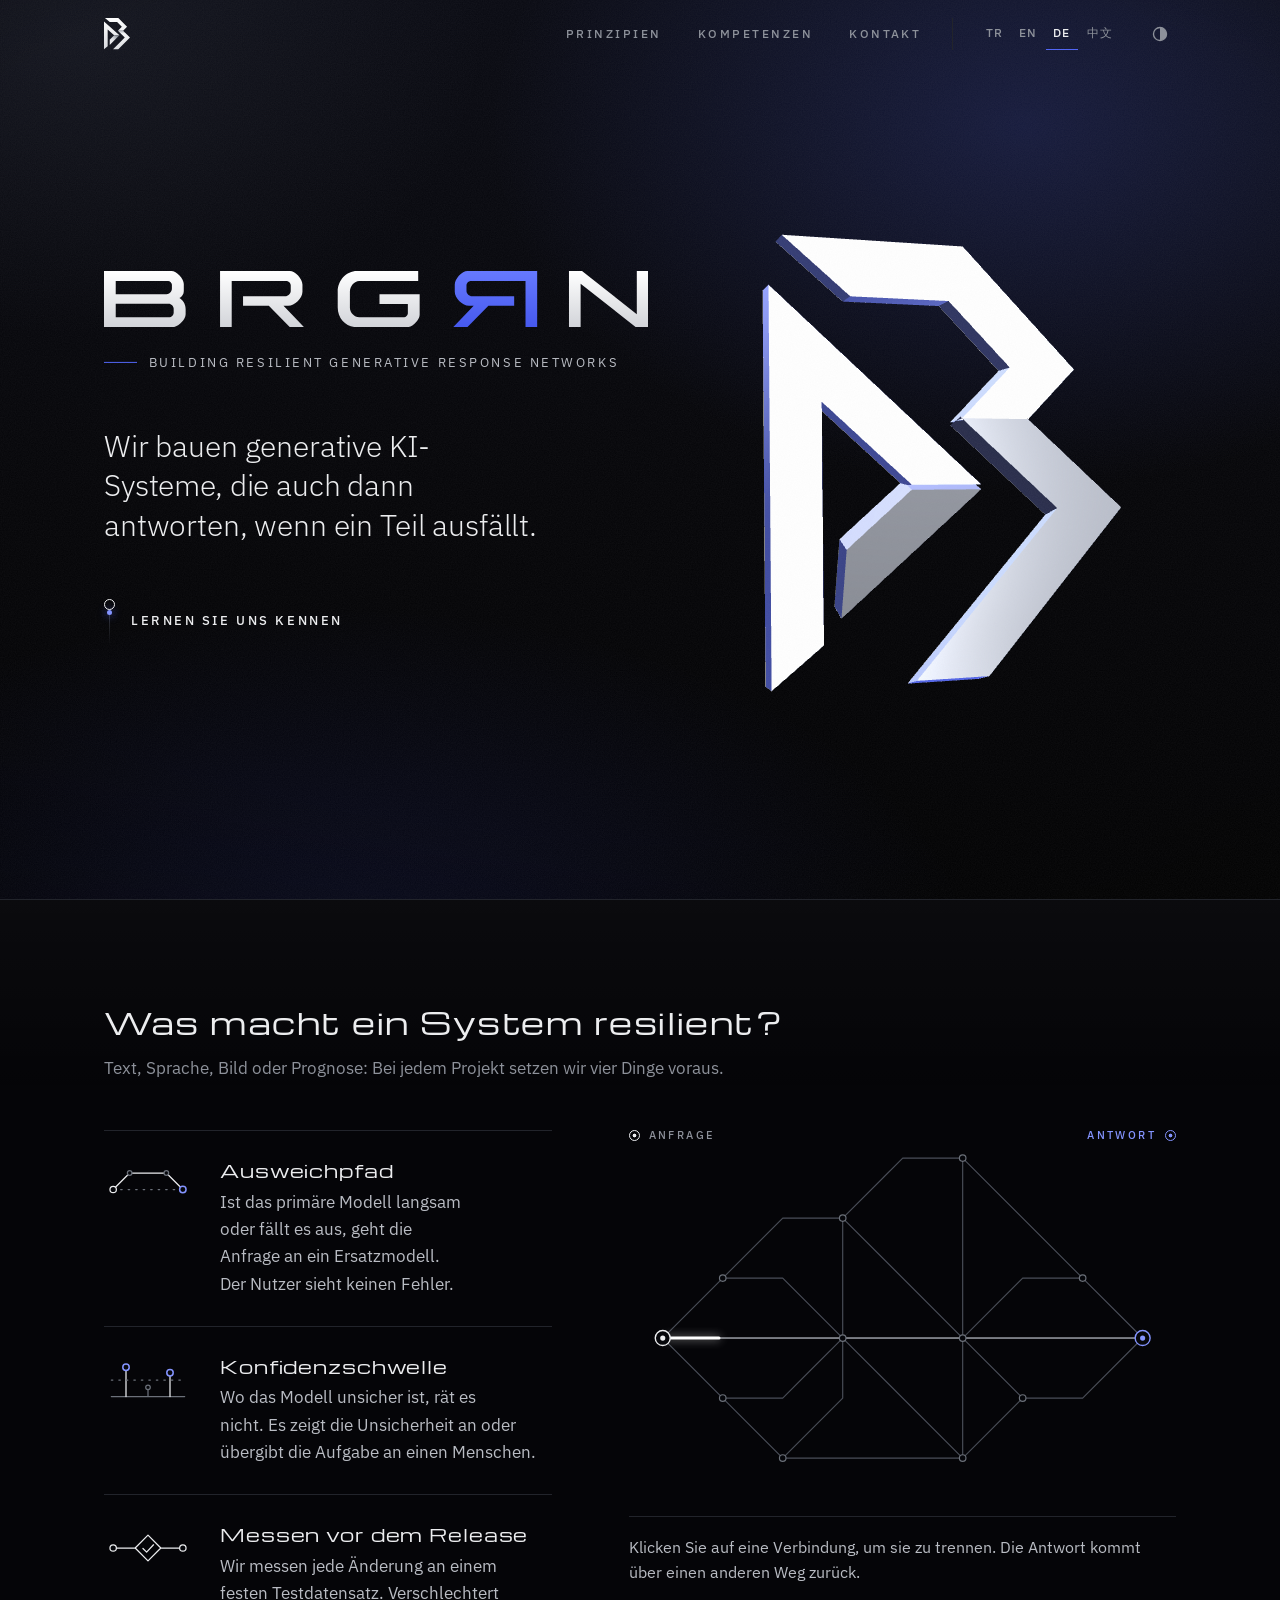
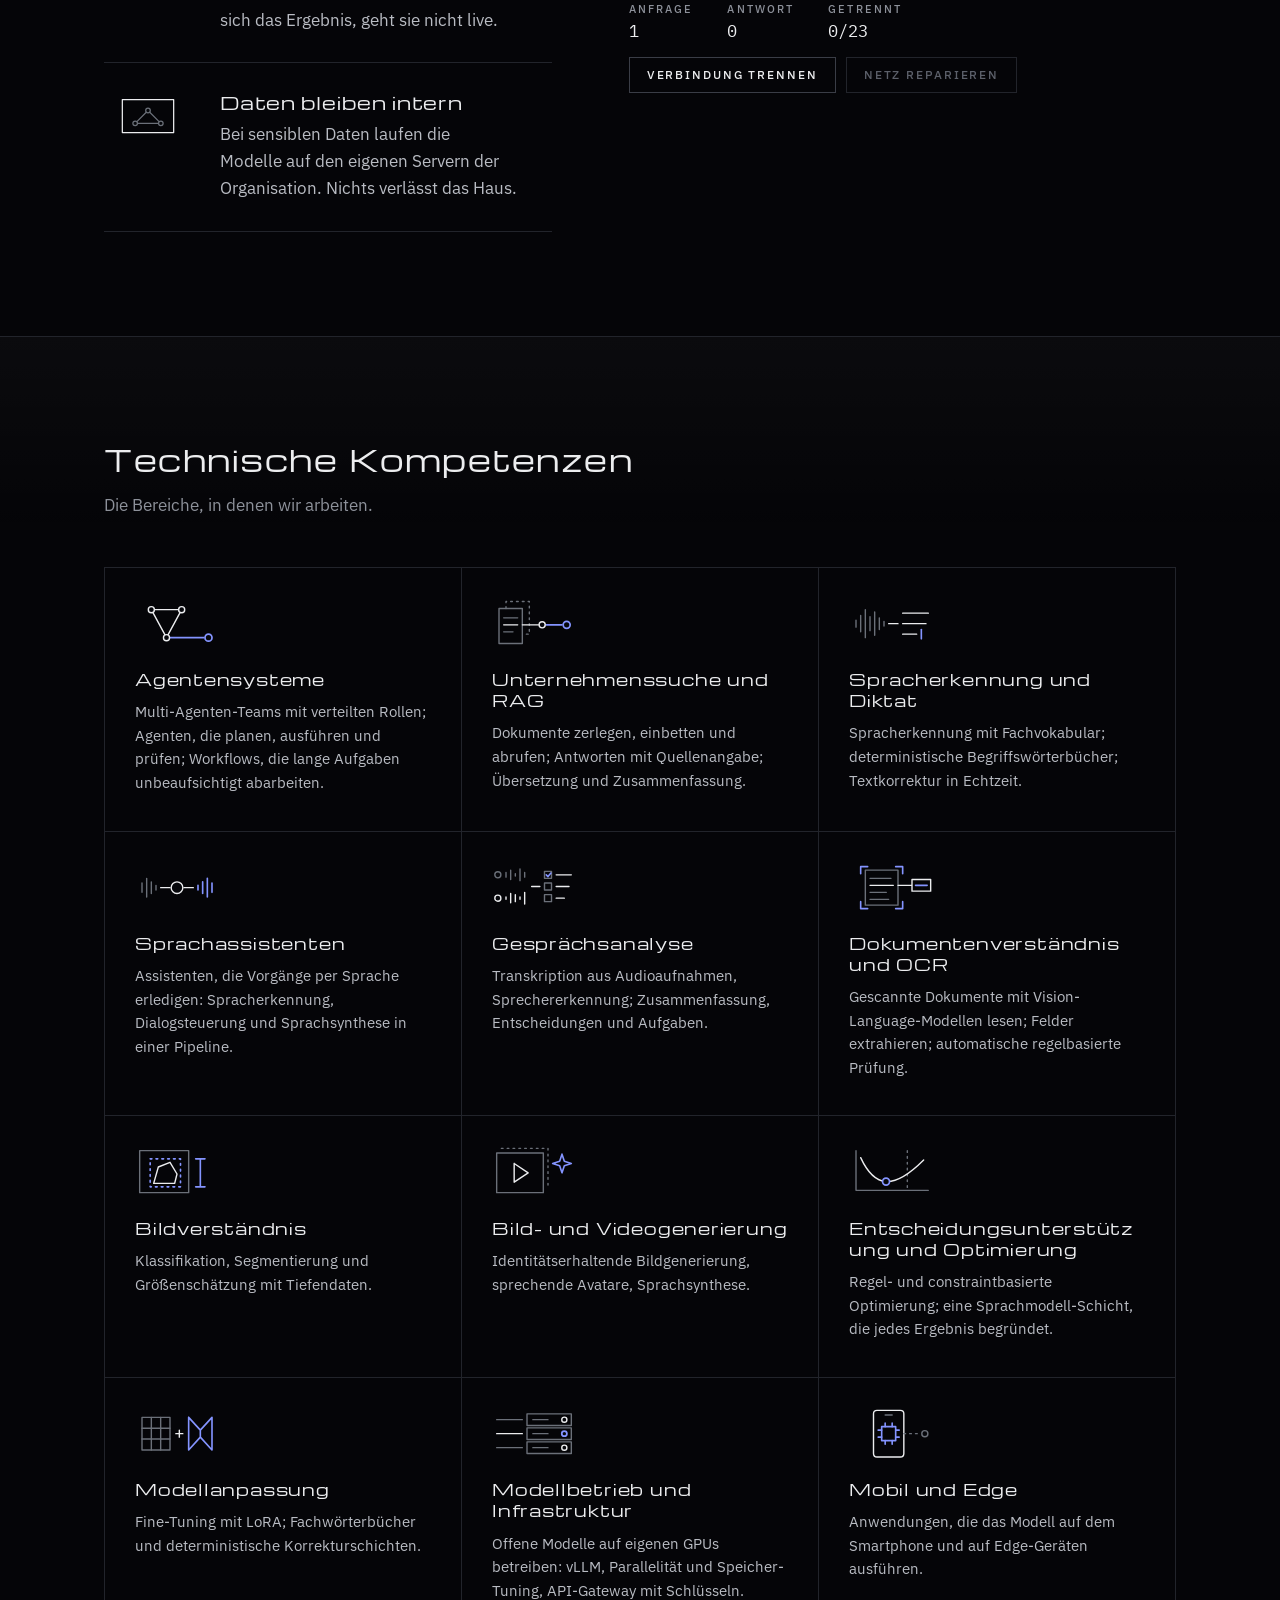
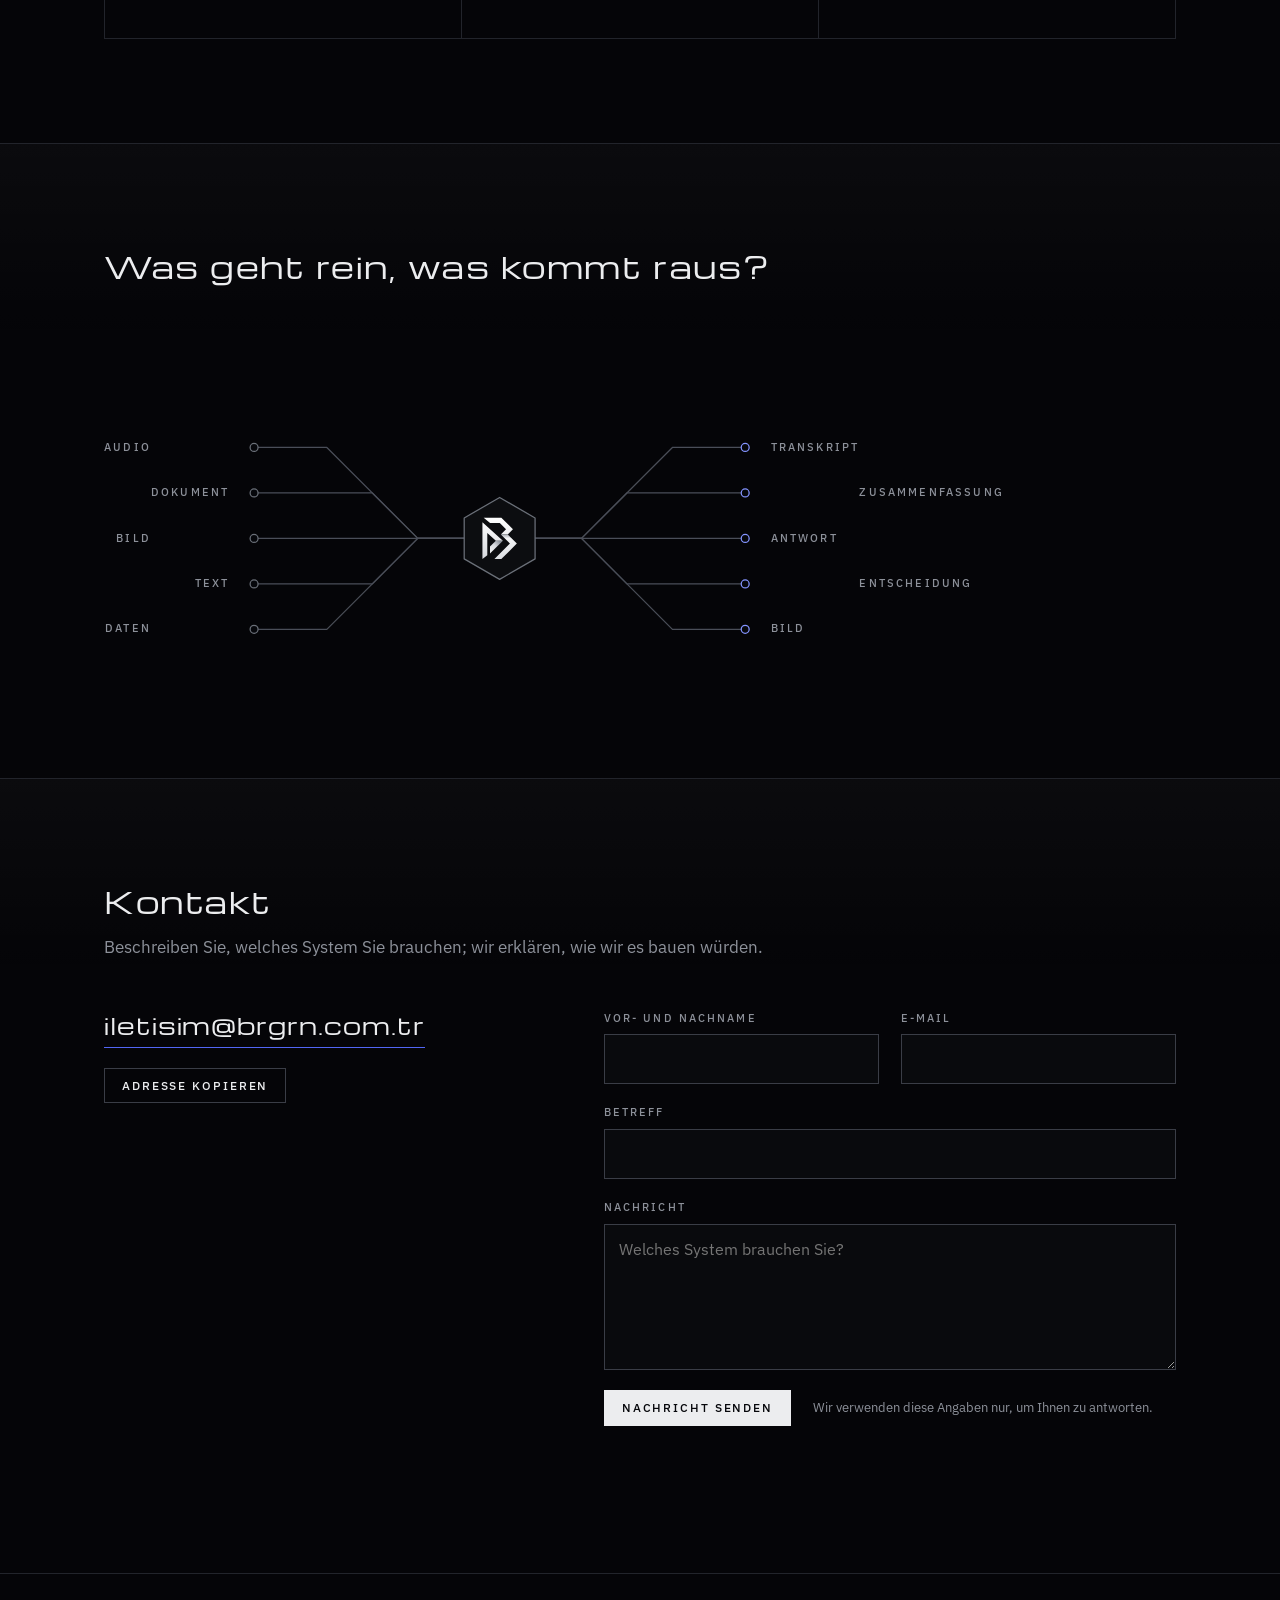
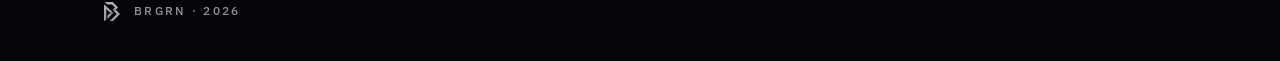
==== commit f36c196e: "Teknik birikim bölümü canlandırıldı - Her alana sitenin çizgi diliyle küçük bir çizim (tools/ikonlar" ====
--- a/de/index.html
+++ b/de/index.html
@@ -31,7 +31,7 @@
 <link rel="apple-touch-icon" href="../assets/img/apple-touch-icon.png">
 <link rel="preload" href="../assets/fonts/ibm-plex-sans-latin-400.woff2" as="font" type="font/woff2" crossorigin>
 <link rel="preload" href="../assets/fonts/michroma-latin-400.woff2" as="font" type="font/woff2" crossorigin>
-<link rel="stylesheet" href="../assets/css/site.css?v=16">
+<link rel="stylesheet" href="../assets/css/site.css?v=17">
 <script>(function () { var d = document.documentElement; d.className = 'js'; try { if (localStorage.getItem('brgrn-tema') === 'light') d.setAttribute('data-theme', 'light'); } catch (e) {} })();</script>
 </head>
 <body>
@@ -176,50 +176,62 @@
     <div class="band__box">
       <ul class="fields">
         <li class="field" data-reveal style="--i:0">
+          <svg class="field__fig" viewBox="0 0 72 44" aria-hidden="true"><path class="ln on" d="M14 10H40L27 34Z" pathLength="1"/><path class="ln res" d="M30 34H59" pathLength="1"/><circle class="nd on" cx="14" cy="10" r="2.6"/><circle class="nd on" cx="40" cy="10" r="2.6"/><circle class="nd on" cx="27" cy="34" r="2.6"/><circle class="nd res" cx="63" cy="34" r="3"/><path class="pulse" d="M14 10H40L27 34Z" pathLength="1"/></svg>
           <h3 class="field__name">Agentensysteme</h3>
           <p class="field__text">Multi-Agenten-Teams mit verteilten Rollen; Agenten, die planen, ausführen und prüfen; Workflows, die lange Aufgaben unbeaufsichtigt abarbeiten.</p>
         </li>
         <li class="field" data-reveal style="--i:1">
+          <svg class="field__fig" viewBox="0 0 72 44" aria-hidden="true"><path class="ln off" d="M12 9V3H32V31H26"/><path class="ln " d="M6 9H26V39H6Z" pathLength="1"/><path class="ln " d="M10 17H22M10 29H18" pathLength="1"/><path class="ln on" d="M10 23H22" pathLength="1"/><path class="ln on" d="M26 23H40" pathLength="1"/><path class="ln res" d="M46 23H60" pathLength="1"/><circle class="nd on" cx="43" cy="23" r="2.6"/><circle class="nd res" cx="64" cy="23" r="3"/><path class="pulse" d="M10 23H60" pathLength="1"/></svg>
           <h3 class="field__name">Unternehmenssuche und RAG</h3>
           <p class="field__text">Dokumente zerlegen, einbetten und abrufen; Antworten mit Quellenangabe; Übersetzung und Zusammenfassung.</p>
         </li>
         <li class="field" data-reveal style="--i:2">
+          <svg class="field__fig" viewBox="0 0 72 44" aria-hidden="true"><path class="ln " d="M6 19v6M10 15v14M14 10v24M18 16v12M22 12v20M26 17v10M30 20v4" pathLength="1"/><path class="ln on" d="M34 22H42" pathLength="1"/><path class="ln on" d="M46 13H68M46 22H66M46 31H58" pathLength="1"/><path class="ln res" d="M62 27V35" pathLength="1"/><path class="pulse" d="M6 22H42" pathLength="1"/></svg>
           <h3 class="field__name">Spracherkennung und Diktat</h3>
           <p class="field__text">Spracherkennung mit Fachvokabular; deterministische Begriffswörterbücher; Textkorrektur in Echtzeit.</p>
         </li>
         <li class="field" data-reveal style="--i:0">
+          <svg class="field__fig" viewBox="0 0 72 44" aria-hidden="true"><path class="ln " d="M6 18v8M10 14v16M14 17v10M18 20v4" pathLength="1"/><path class="ln on" d="M22 22H30M42 22H50" pathLength="1"/><path class="ln res" d="M54 20v4M58 17v10M62 14v16M66 18v8" pathLength="1"/><circle class="nd on" cx="36" cy="22" r="5"/><path class="pulse" d="M18 22H54" pathLength="1"/></svg>
           <h3 class="field__name">Sprachassistenten</h3>
           <p class="field__text">Assistenten, die Vorgänge per Sprache erledigen: Spracherkennung, Dialogsteuerung und Sprachsynthese in einer Pipeline.</p>
         </li>
         <li class="field" data-reveal style="--i:1">
+          <svg class="field__fig" viewBox="0 0 72 44" aria-hidden="true"><path class="ln " d="M12 9v4M16 7v8M20 10v2M24 6v10M28 9v4" pathLength="1"/><path class="ln on" d="M12 30v2M16 27v8M20 28v6M24 30v2M28 26v10" pathLength="1"/><path class="ln on" d="M34 21H41" pathLength="1"/><path class="ln " d="M45 8h6v6h-6zM45 18h6v6h-6zM45 28h6v6h-6z" pathLength="1"/><path class="ln on" d="M55 11H68M55 21H66M55 31H62" pathLength="1"/><path class="ln res" d="M46.5 11l1.5 1.5 2.5-3" pathLength="1"/><circle class="nd " cx="5" cy="11" r="2.6"/><circle class="nd on" cx="5" cy="31" r="2.6"/><path class="pulse" d="M8 31H41" pathLength="1"/></svg>
           <h3 class="field__name">Gesprächsanalyse</h3>
           <p class="field__text">Transkription aus Audioaufnahmen, Sprechererkennung; Zusammenfassung, Entscheidungen und Aufgaben.</p>
         </li>
         <li class="field" data-reveal style="--i:2">
+          <svg class="field__fig" viewBox="0 0 72 44" aria-hidden="true"><path class="ln res" d="M10 10V4h6M40 4h6v6M46 34v6h-6M16 40h-6v-6" pathLength="1"/><path class="ln " d="M14 7H42V37H14Z" pathLength="1"/><path class="ln " d="M18 14H36M18 26H32M18 32H34" pathLength="1"/><path class="ln on" d="M18 20H38M42 20H54M54 15H70V25H54Z" pathLength="1"/><path class="ln res" d="M57 20H67" pathLength="1"/><path class="pulse" d="M18 20H54" pathLength="1"/></svg>
           <h3 class="field__name">Dokumentenverständnis und OCR</h3>
           <p class="field__text">Gescannte Dokumente mit Vision-Language-Modellen lesen; Felder extrahieren; automatische regelbasierte Prüfung.</p>
         </li>
         <li class="field" data-reveal style="--i:0">
+          <svg class="field__fig" viewBox="0 0 72 44" aria-hidden="true"><path class="ln " d="M4 4H46V40H4Z" pathLength="1"/><path class="ln off res" d="M13 11H39V35H13Z"/><path class="ln on" d="M16 32L20 18L30 14L36 24L34 32Z" pathLength="1"/><path class="ln res" d="M56 11V35M52 11H60M52 35H60" pathLength="1"/><path class="pulse" d="M16 32L20 18L30 14L36 24L34 32Z" pathLength="1"/></svg>
           <h3 class="field__name">Bildverständnis</h3>
           <p class="field__text">Klassifikation, Segmentierung und Größenschätzung mit Tiefendaten.</p>
         </li>
         <li class="field" data-reveal style="--i:1">
+          <svg class="field__fig" viewBox="0 0 72 44" aria-hidden="true"><path class="ln off" d="M8 2H48V34"/><path class="ln " d="M4 6H44V40H4Z" pathLength="1"/><path class="ln on" d="M19 15L31 23L19 31Z" pathLength="1"/><path class="ln res" d="M60 7L62 13L68 15L62 17L60 23L58 17L52 15L58 13Z" pathLength="1"/><path class="pulse" d="M19 15L31 23L19 31Z" pathLength="1"/></svg>
           <h3 class="field__name">Bild- und Videogenerierung</h3>
           <p class="field__text">Identitätserhaltende Bildgenerierung, sprechende Avatare, Sprachsynthese.</p>
         </li>
         <li class="field" data-reveal style="--i:2">
+          <svg class="field__fig" viewBox="0 0 72 44" aria-hidden="true"><path class="ln " d="M6 4V38H68" pathLength="1"/><path class="ln off" d="M50 4V38"/><path class="ln on" d="M10 10C22 36 38 38 64 12" pathLength="1"/><circle class="nd res" cx="31.75" cy="30.5" r="3"/><path class="pulse" d="M10 10C22 36 38 38 64 12" pathLength="1"/></svg>
           <h3 class="field__name">Entscheidungsunterstützung und Optimierung</h3>
           <p class="field__text">Regel- und constraintbasierte Optimierung; eine Sprachmodell-Schicht, die jedes Ergebnis begründet.</p>
         </li>
         <li class="field" data-reveal style="--i:0">
+          <svg class="field__fig" viewBox="0 0 72 44" aria-hidden="true"><path class="ln " d="M6 8H30V36H6Z" pathLength="1"/><path class="ln " d="M6 17.3H30M6 26.6H30M14 8V36M22 8V36" pathLength="1"/><path class="ln on" d="M35 22h6M38 19v6" pathLength="1"/><path class="ln res" d="M46 8L56 19V25L46 36ZM56 19L66 8V36L56 25Z" pathLength="1"/><path class="pulse" d="M46 22H66" pathLength="1"/></svg>
           <h3 class="field__name">Modellanpassung</h3>
           <p class="field__text">Fine-Tuning mit LoRA; Fachwörterbücher und deterministische Korrekturschichten.</p>
         </li>
         <li class="field" data-reveal style="--i:1">
+          <svg class="field__fig" viewBox="0 0 72 44" aria-hidden="true"><path class="ln " d="M30 5H68V15H30ZM30 17H68V27H30ZM30 29H68V39H30Z" pathLength="1"/><path class="ln " d="M35 10H48M35 22H48M35 34H48" pathLength="1"/><path class="ln " d="M4 10H26M4 34H26" pathLength="1"/><path class="ln on" d="M4 22H26" pathLength="1"/><circle class="nd on" cx="62" cy="10" r="2.2"/><circle class="nd res" cx="62" cy="22" r="2.2"/><circle class="nd on" cx="62" cy="34" r="2.2"/><path class="pulse" d="M4 22H48" pathLength="1"/></svg>
           <h3 class="field__name">Modellbetrieb und Infrastruktur</h3>
           <p class="field__text">Offene Modelle auf eigenen GPUs betreiben: vLLM, Parallelität und Speicher-Tuning, API-Gateway mit Schlüsseln.</p>
         </li>
         <li class="field" data-reveal style="--i:2">
+          <svg class="field__fig" viewBox="0 0 72 44" aria-hidden="true"><path class="ln on" d="M24 2H44Q47 2 47 5V39Q47 42 44 42H24Q21 42 21 39V5Q21 2 24 2Z" pathLength="1"/><path class="ln " d="M31 6H37" pathLength="1"/><path class="ln res" d="M28 16H40V28H28Z" pathLength="1"/><path class="ln res" d="M31 13v3M37 13v3M31 28v3M37 28v3M25 19h3M25 25h3M40 19h3M40 25h3" pathLength="1"/><path class="ln off" d="M47 22H62"/><circle class="nd " cx="65" cy="22" r="2.6"/><path class="pulse" d="M28 16H40V28H28Z" pathLength="1"/></svg>
           <h3 class="field__name">Mobil und Edge</h3>
           <p class="field__text">Anwendungen, die das Modell auf dem Smartphone und auf Edge-Geräten ausführen.</p>
         </li>
@@ -272,11 +284,11 @@
 </footer>
 
 <script type="application/json" id="i18n">{"net": {"down": "Kein Weg mehr frei. Warten auf Reparatur.", "rerouted": "Verbindung getrennt. Die Antwort nimmt einen anderen Weg.", "unaffected": "Verbindung getrennt. Der genutzte Weg ist nicht betroffen.", "healed_hand": "Verbindung repariert.", "healed_self": "Die Verbindung hat sich selbst repariert.", "healed_all": "Netz repariert."}, "flow": {"in": ["Audio", "Dokument", "Bild", "Text", "Daten"], "out": ["Transkript", "Zusammenfassung", "Antwort", "Entscheidung", "Bild"]}, "form": {"sending": "Wird gesendet…", "sent": "Ihre Nachricht ist angekommen. Wir antworten an die angegebene E-Mail-Adresse.", "failed": "Die Nachricht konnte nicht gesendet werden. Versuchen Sie es erneut oder schreiben Sie direkt an iletisim@brgrn.com.tr.", "mailto": "Ihr E-Mail-Programm wurde geöffnet. Schließen Sie den Versand dort ab."}}</script>
-<script src="../assets/js/theme.js?v=16" defer></script>
-<script src="../assets/js/scene.js?v=16" defer></script>
-<script src="../assets/js/reveal.js?v=16" defer></script>
-<script src="../assets/js/network.js?v=16" defer></script>
-<script src="../assets/js/flow.js?v=16" defer></script>
-<script src="../assets/js/contact.js?v=16" defer></script>
+<script src="../assets/js/theme.js?v=17" defer></script>
+<script src="../assets/js/scene.js?v=17" defer></script>
+<script src="../assets/js/reveal.js?v=17" defer></script>
+<script src="../assets/js/network.js?v=17" defer></script>
+<script src="../assets/js/flow.js?v=17" defer></script>
+<script src="../assets/js/contact.js?v=17" defer></script>
 </body>
 </html>
--- a/assets/css/site.css
+++ b/assets/css/site.css
@@ -332,17 +332,37 @@
 /* Teknik birikim: ince çizgili hücre ızgarası (çizgiler, boşlukta görünen zemin rengi) */
 .band__box { margin-top: clamp(28px, 4vw, 48px); padding-bottom: clamp(56px, 9vw, 104px); }
 .fields {
-  --cols: 3; --pad: clamp(18px, 2.4vw, 30px);
+  --cols: 3; --pad: clamp(20px, 2.4vw, 30px);
   display: grid; grid-template-columns: repeat(var(--cols), minmax(0, 1fr));
-  padding: 0; list-style: none; border-bottom: 1px solid var(--seam);
-}
-.field { padding: var(--pad) var(--pad) calc(var(--pad) + 4px); border-top: 1px solid var(--seam); border-left: 1px solid var(--seam); transition: background-color .3s; }
-.field:hover { background-color: var(--hover); }
+  padding: 0; list-style: none; border-right: 1px solid var(--seam); border-bottom: 1px solid var(--seam);
+}
+.field { position: relative; isolation: isolate; padding: var(--pad) var(--pad) calc(var(--pad) + 6px); border-top: 1px solid var(--seam); border-left: 1px solid var(--seam); }
+/* imleci izleyen ışık: hücrenin içinde yumuşak bir parıltı, kenarında ince mavi bir çizgi (konumu reveal.js verir) */
+.field::before, .field::after { content: ""; position: absolute; pointer-events: none; opacity: 0; transition: opacity .45s; }
+.field::before { inset: 0; z-index: -1; background: radial-gradient(280px circle at var(--x, 50%) var(--y, 50%), color-mix(in srgb, var(--response) 14%, transparent), transparent 70%); }
+.field::after {
+  inset: -1px; padding: 1px;
+  background: radial-gradient(200px circle at calc(var(--x, 50%) + 1px) calc(var(--y, 50%) + 1px), var(--response-hi), transparent 72%);
+  -webkit-mask: linear-gradient(#000 0 0) content-box, linear-gradient(#000 0 0); -webkit-mask-composite: xor;
+  mask: linear-gradient(#000 0 0) content-box exclude, linear-gradient(#000 0 0);
+}
+.fields.is-lit .field::before, .fields.is-lit .field::after { opacity: 1; }
+
+/* alan çizimleri: sitenin çizgi dili (gri, beyaz = etkin, mavi = sonuç, kesik = devre dışı) */
+.field__fig { display: block; width: 84px; height: auto; aspect-ratio: 72 / 44; margin-bottom: 20px; overflow: visible; }
+.field__fig .ln { fill: none; stroke: var(--node); stroke-width: 1.2; stroke-linecap: round; stroke-linejoin: round; transition: stroke .35s; }
+.field__fig .ln.on { stroke: var(--chrome); }
+.field__fig .ln.res { stroke: var(--response-hi); stroke-width: 1.4; }
+.field__fig .ln.off { stroke-dasharray: 1.5 3.5; }
+.field__fig .nd { fill: var(--void); stroke: var(--node); stroke-width: 1.2; }
+.field__fig .nd.on { stroke: var(--chrome); }
+.field__fig .nd.res { stroke: var(--response-hi); stroke-width: 1.5; }
+.field__fig .pulse { fill: none; stroke: var(--response-hi); stroke-width: 2.4; stroke-linecap: round; stroke-dasharray: .12 2; stroke-dashoffset: .12; opacity: 0; filter: drop-shadow(0 0 3px var(--response)); }
+.field:hover .field__fig .ln:not(.on):not(.res) { stroke: var(--soft); }
 .field__name { font: 400 clamp(.84rem, .76rem + .3vw, .98rem)/1.35 var(--display); letter-spacing: .05em; }
 .field__text { margin-top: 10px; font-size: .95rem; line-height: 1.55; color: var(--soft); }
-@media (min-width: 901px) { .field:nth-child(3n + 1) { padding-left: 0; border-left: 0; } .field:nth-child(3n) { padding-right: 0; } }
-@media (max-width: 900px) and (min-width: 561px) { .fields { --cols: 2; } .field:nth-child(odd) { padding-left: 0; border-left: 0; } .field:nth-child(even) { padding-right: 0; } }
-@media (max-width: 560px) { .fields { --cols: 1; } .field { padding-inline: 0; border-left: 0; } }
+@media (max-width: 900px) and (min-width: 561px) { .fields { --cols: 2; } }
+@media (max-width: 560px) { .fields { --cols: 1; } }
 
 /* Akış: girdiler ambleme akar, yanıt olarak çıkar */
 .no-js .flow { display: none; }
@@ -465,6 +485,13 @@
   .js .band__title[data-reveal] { opacity: 1; transform: none; }
   .js .band__title[data-reveal] > span { display: block; transform: translateY(.55em); clip-path: inset(0 0 100% 0); transition: transform 1s var(--ease), clip-path 1s var(--ease); }
   .js .band__title[data-reveal].is-in > span { transform: none; clip-path: inset(-20% -2% -20% -2%); }
+  .js .field[data-reveal] .field__fig .ln[pathLength] { stroke-dasharray: 1; stroke-dashoffset: 1; transition: stroke-dashoffset 1.3s var(--ease) calc(var(--i, 0) * 90ms + 250ms), stroke .35s; }
+  .js .field[data-reveal].is-in .field__fig .ln[pathLength] { stroke-dashoffset: 0; }
+  .js .field[data-reveal] .field__fig .ln.off, .js .field[data-reveal] .field__fig .nd { opacity: 0; transition: opacity .8s var(--ease) calc(var(--i, 0) * 90ms + 700ms); }
+  .js .field[data-reveal].is-in .field__fig .ln.off, .js .field[data-reveal].is-in .field__fig .nd { opacity: 1; }
+  .field.is-in .field__fig .pulse { animation: fig-pulse 1.5s var(--ease) calc(var(--i, 0) * 90ms + 1.4s) 1 both; }
+  .field:hover .field__fig .pulse { animation: fig-pulse 1.3s var(--ease) infinite; }
+  @keyframes fig-pulse { 0% { stroke-dashoffset: .12; opacity: 0; } 12%, 84% { opacity: 1; } 100% { stroke-dashoffset: -1; opacity: 0; } }
   .js .band[data-line]::before { transform: scaleX(0); }
   .js .band[data-line].is-in::before { transform: none; }
 }
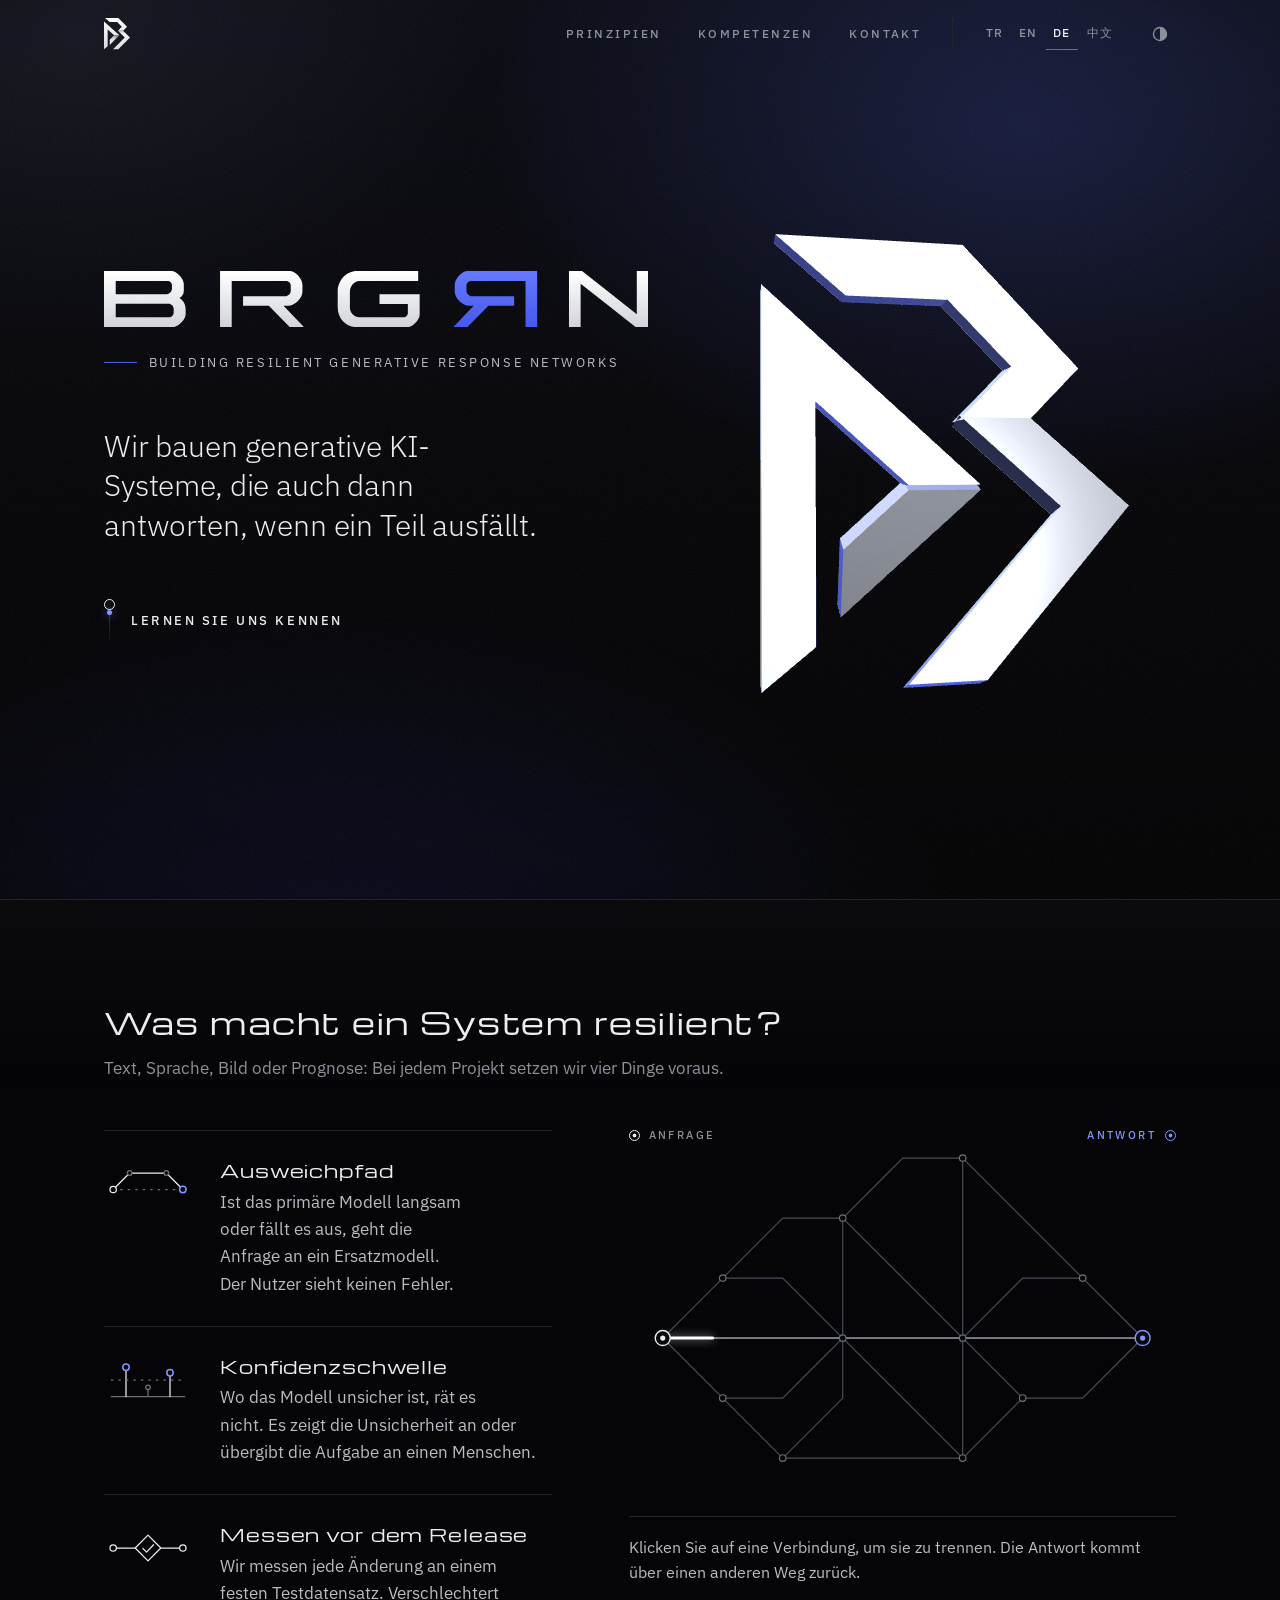
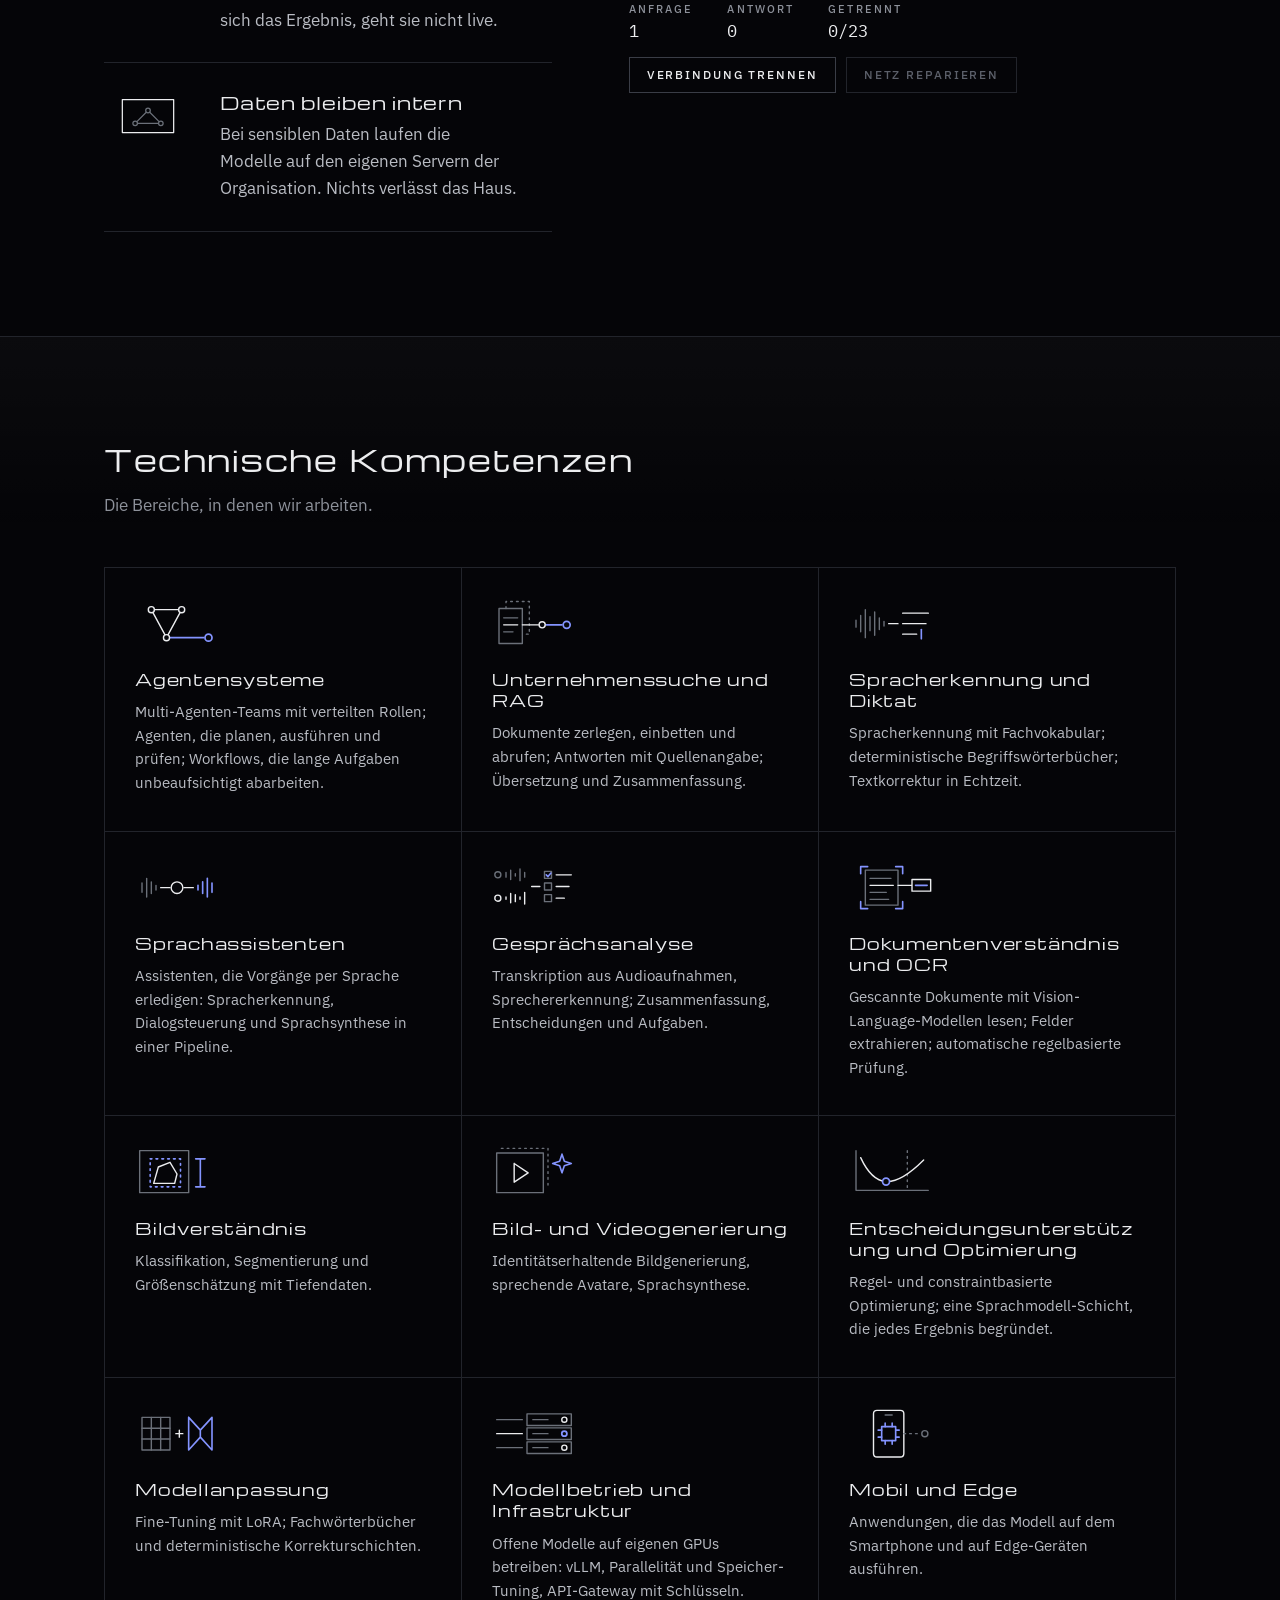
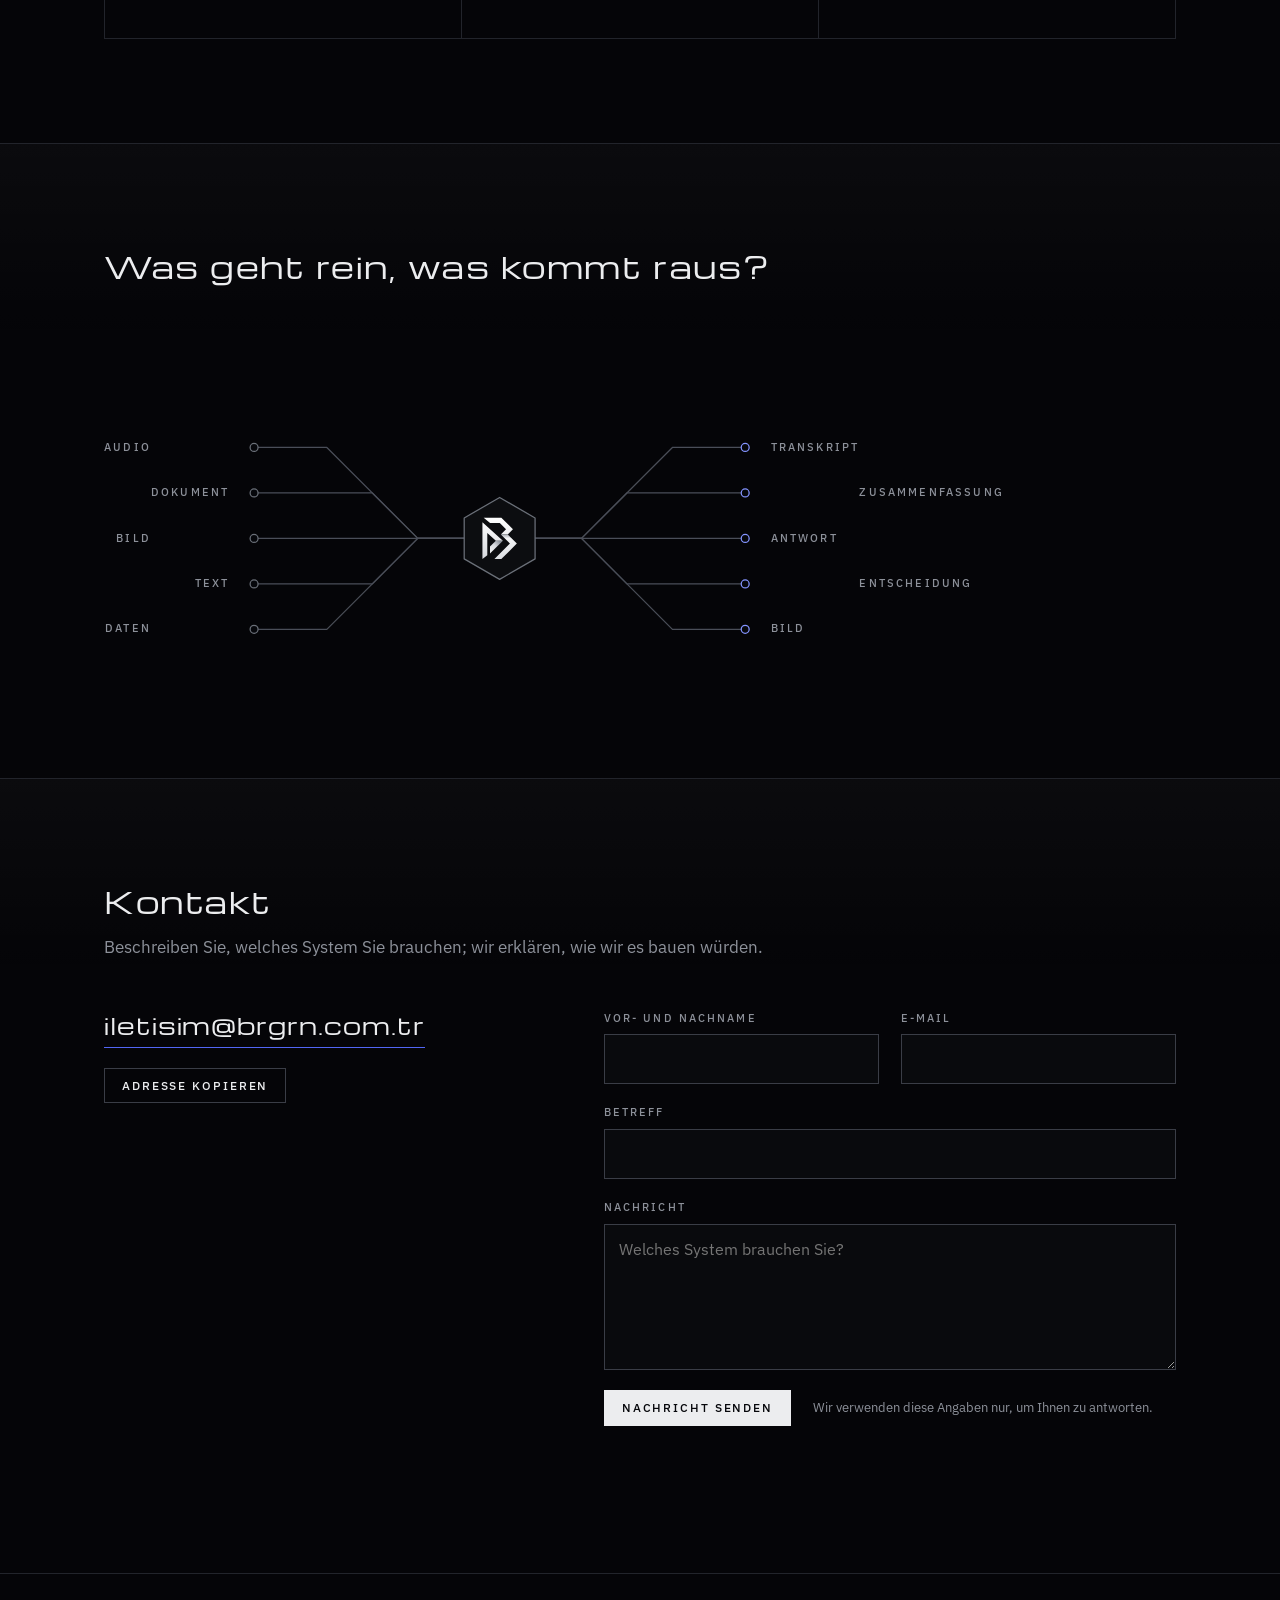
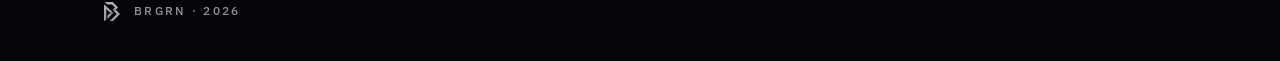
==== commit bcbf8fe2: "Telefonda kaydırırken logo titremesi giderildi Metal amblemin tuvali ekrana sabit, tam ekran bir kat" ====
--- a/de/index.html
+++ b/de/index.html
@@ -31,7 +31,7 @@
 <link rel="apple-touch-icon" href="../assets/img/apple-touch-icon.png">
 <link rel="preload" href="../assets/fonts/ibm-plex-sans-latin-400.woff2" as="font" type="font/woff2" crossorigin>
 <link rel="preload" href="../assets/fonts/michroma-latin-400.woff2" as="font" type="font/woff2" crossorigin>
-<link rel="stylesheet" href="../assets/css/site.css?v=17">
+<link rel="stylesheet" href="../assets/css/site.css?v=17.1">
 <script>(function () { var d = document.documentElement; d.className = 'js'; try { if (localStorage.getItem('brgrn-tema') === 'light') d.setAttribute('data-theme', 'light'); } catch (e) {} })();</script>
 </head>
 <body>
@@ -54,8 +54,6 @@
   </defs>
 </svg>
 
-<canvas class="scene" data-scene aria-hidden="true"></canvas>
-
 <a class="skip" href="#icerik">Zum Inhalt springen</a>
 
 <header class="top">
@@ -97,6 +95,7 @@
     <!-- Metal amblem bu SVG'nin tam üstünde çizilir; sahne çalışmazsa SVG görünür kalır -->
     <div class="hero__stage rise" style="--d:1" aria-hidden="true">
       <svg class="hero__mark" viewBox="0 0 189.25 227.6" data-scene-anchor><use href="#brgrn-mark"/></svg>
+      <canvas class="scene" data-scene></canvas>
     </div>
   </section>
 
@@ -284,11 +283,11 @@
 </footer>
 
 <script type="application/json" id="i18n">{"net": {"down": "Kein Weg mehr frei. Warten auf Reparatur.", "rerouted": "Verbindung getrennt. Die Antwort nimmt einen anderen Weg.", "unaffected": "Verbindung getrennt. Der genutzte Weg ist nicht betroffen.", "healed_hand": "Verbindung repariert.", "healed_self": "Die Verbindung hat sich selbst repariert.", "healed_all": "Netz repariert."}, "flow": {"in": ["Audio", "Dokument", "Bild", "Text", "Daten"], "out": ["Transkript", "Zusammenfassung", "Antwort", "Entscheidung", "Bild"]}, "form": {"sending": "Wird gesendet…", "sent": "Ihre Nachricht ist angekommen. Wir antworten an die angegebene E-Mail-Adresse.", "failed": "Die Nachricht konnte nicht gesendet werden. Versuchen Sie es erneut oder schreiben Sie direkt an iletisim@brgrn.com.tr.", "mailto": "Ihr E-Mail-Programm wurde geöffnet. Schließen Sie den Versand dort ab."}}</script>
-<script src="../assets/js/theme.js?v=17" defer></script>
-<script src="../assets/js/scene.js?v=17" defer></script>
-<script src="../assets/js/reveal.js?v=17" defer></script>
-<script src="../assets/js/network.js?v=17" defer></script>
-<script src="../assets/js/flow.js?v=17" defer></script>
-<script src="../assets/js/contact.js?v=17" defer></script>
+<script src="../assets/js/theme.js?v=17.1" defer></script>
+<script src="../assets/js/scene.js?v=17.1" defer></script>
+<script src="../assets/js/reveal.js?v=17.1" defer></script>
+<script src="../assets/js/network.js?v=17.1" defer></script>
+<script src="../assets/js/flow.js?v=17.1" defer></script>
+<script src="../assets/js/contact.js?v=17.1" defer></script>
 </body>
 </html>
--- a/assets/css/site.css
+++ b/assets/css/site.css
@@ -210,10 +210,12 @@
   @keyframes more-fall { 0% { transform: none; opacity: 0; } 18%, 72% { opacity: 1; } 100% { transform: translateY(30px); opacity: 0; } }
 }
 /* Amblem sahnesi: metal amblem bu SVG'nin tam üstünde çizilir; sahne çalışmıyorsa SVG görünür kalır */
-.hero__stage { display: grid; place-items: center; min-height: clamp(240px, 56vh, 600px); }
-.hero__mark { height: clamp(210px, 48vh, 470px); width: auto; transition: opacity .8s; }
+.hero__stage { position: relative; display: grid; place-items: center; min-height: clamp(240px, 56vh, 600px); }
+.hero__mark { height: clamp(210px, 48vh, 470px); height: clamp(210px, 48lvh, 470px); width: auto; transition: opacity .8s; }
 .gl-on .hero__mark { opacity: 0; }
-.scene { position: fixed; inset: 0; width: 100%; height: 100%; z-index: -1; pointer-events: none; }
+/* Tuval logonun kendi alanında durur ve sayfayla birlikte kayar. Katlanan parçalar dışarı taşabilsin diye
+   alanın yalnız üstüne ve altına uzar (yana uzarsa telefonda yatay kaydırma çıkar). */
+.scene { position: absolute; left: 0; right: 0; top: -18%; bottom: -18%; display: block; width: 100%; height: 136%; pointer-events: none; }
 
 
 .tagline {
@@ -456,7 +458,7 @@
 @media (max-width: 880px) {
   .hero { grid-template-columns: minmax(0, 1fr); min-height: 0; gap: 18px; }
   .hero__stage { order: -1; min-height: 0; padding-top: 8px; }
-  .hero__mark { height: clamp(170px, 30vh, 260px); }
+  .hero__mark { height: clamp(170px, 30vh, 260px); height: clamp(170px, 30lvh, 260px); }
   .lede { max-width: 28ch; }
   .proof { grid-template-columns: minmax(0, 1fr); }
   .proof .net { position: static; }
